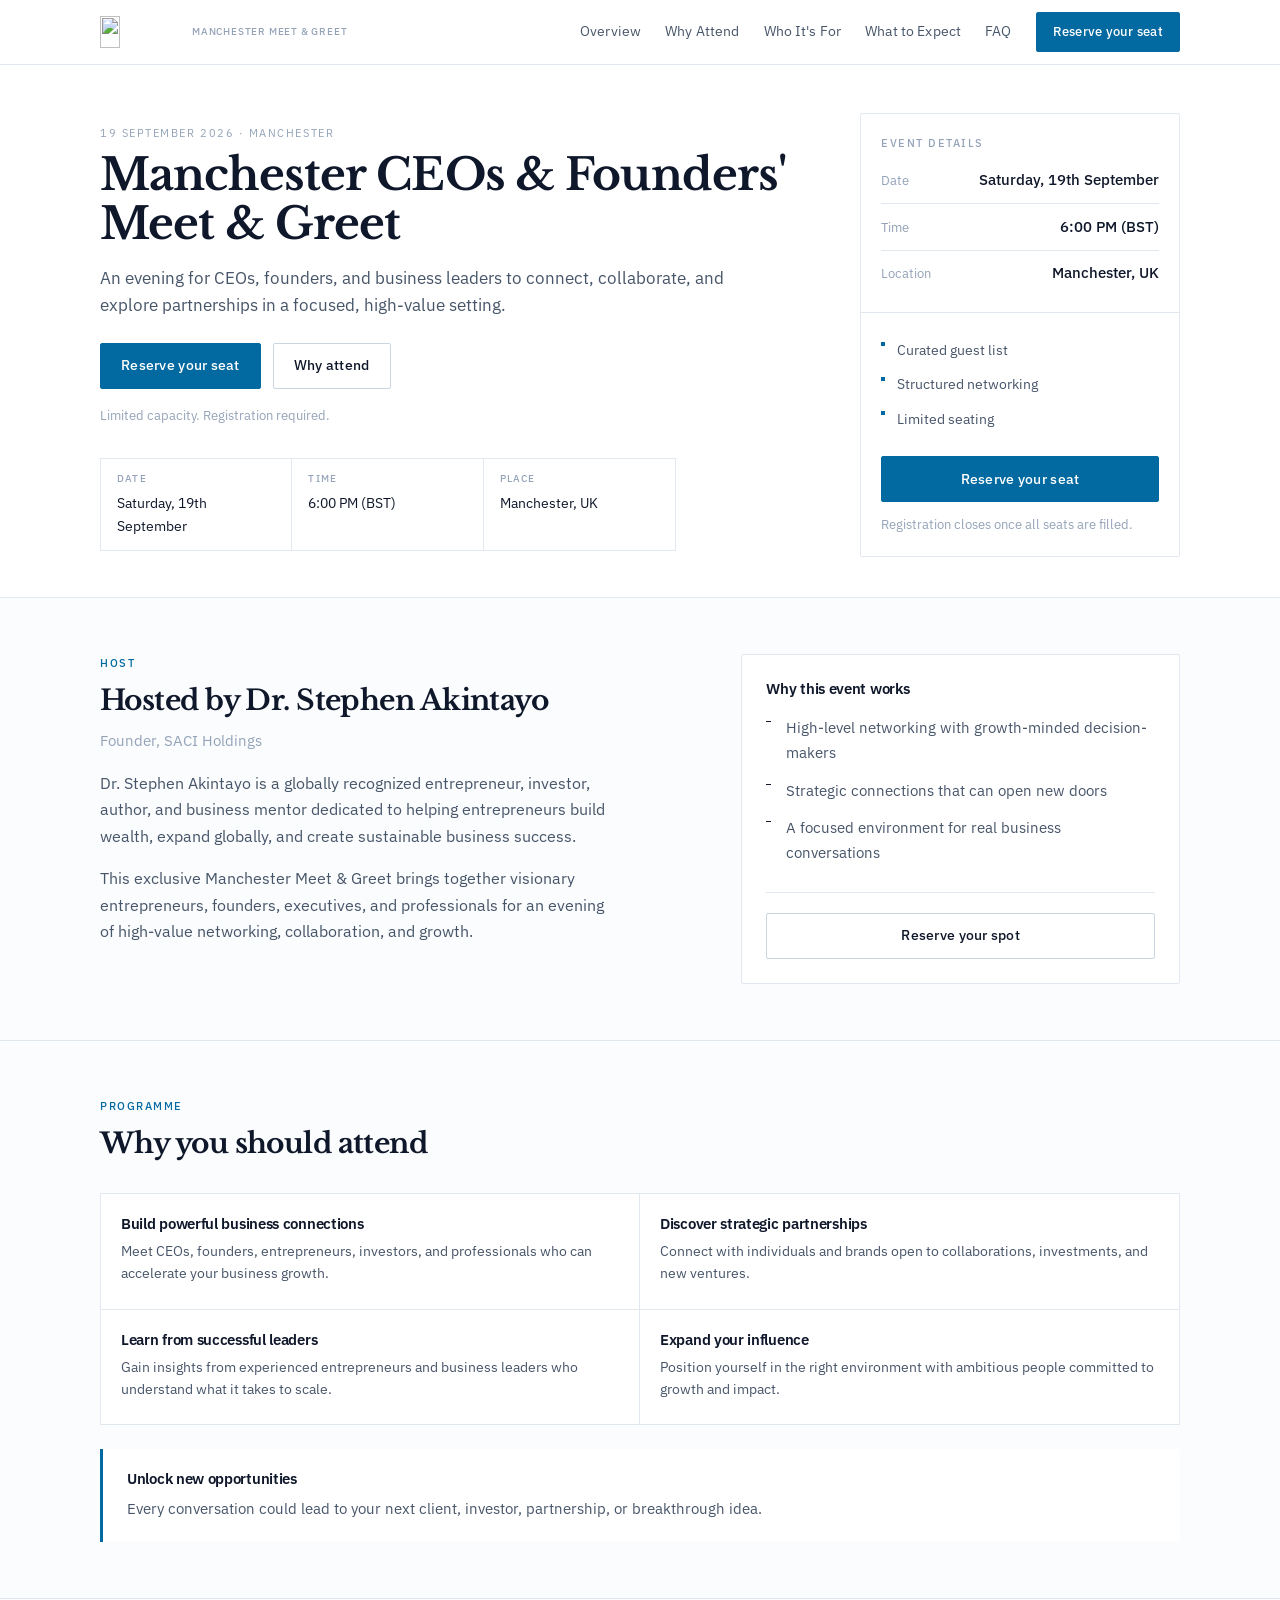
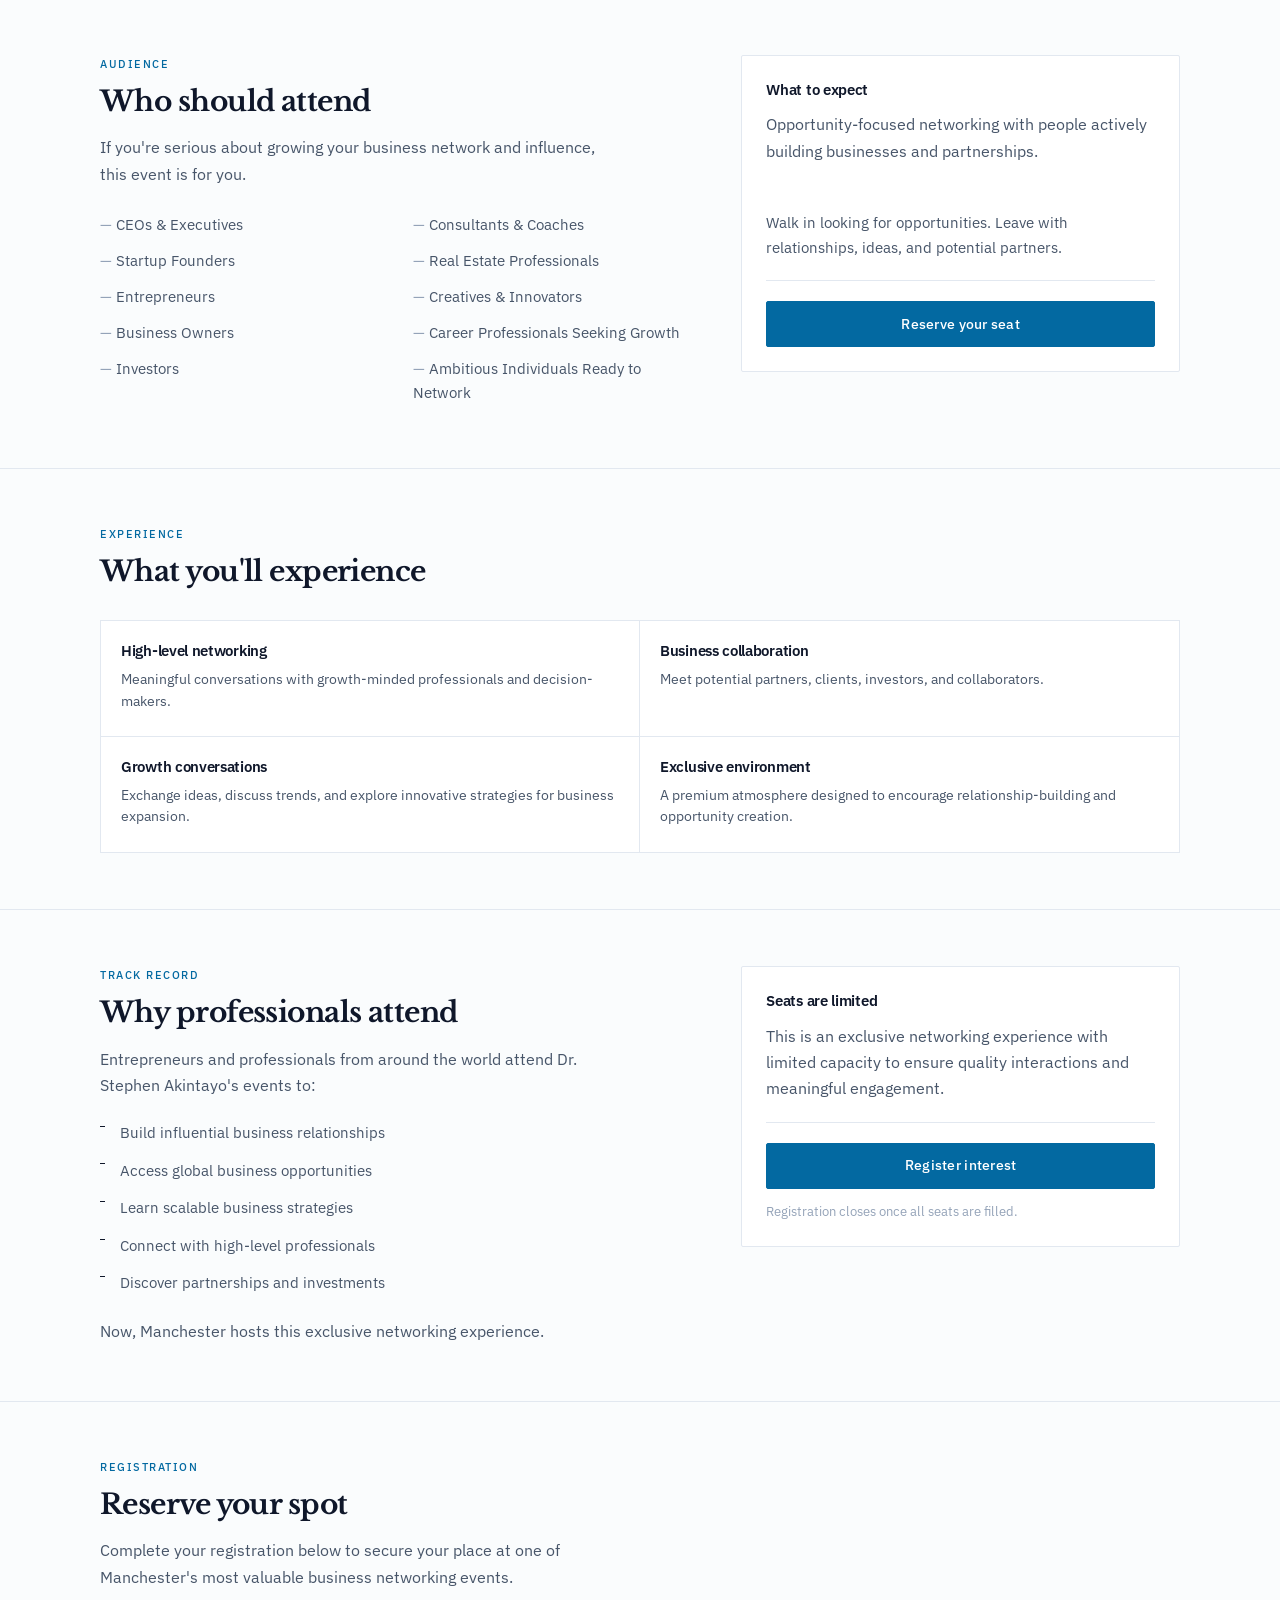
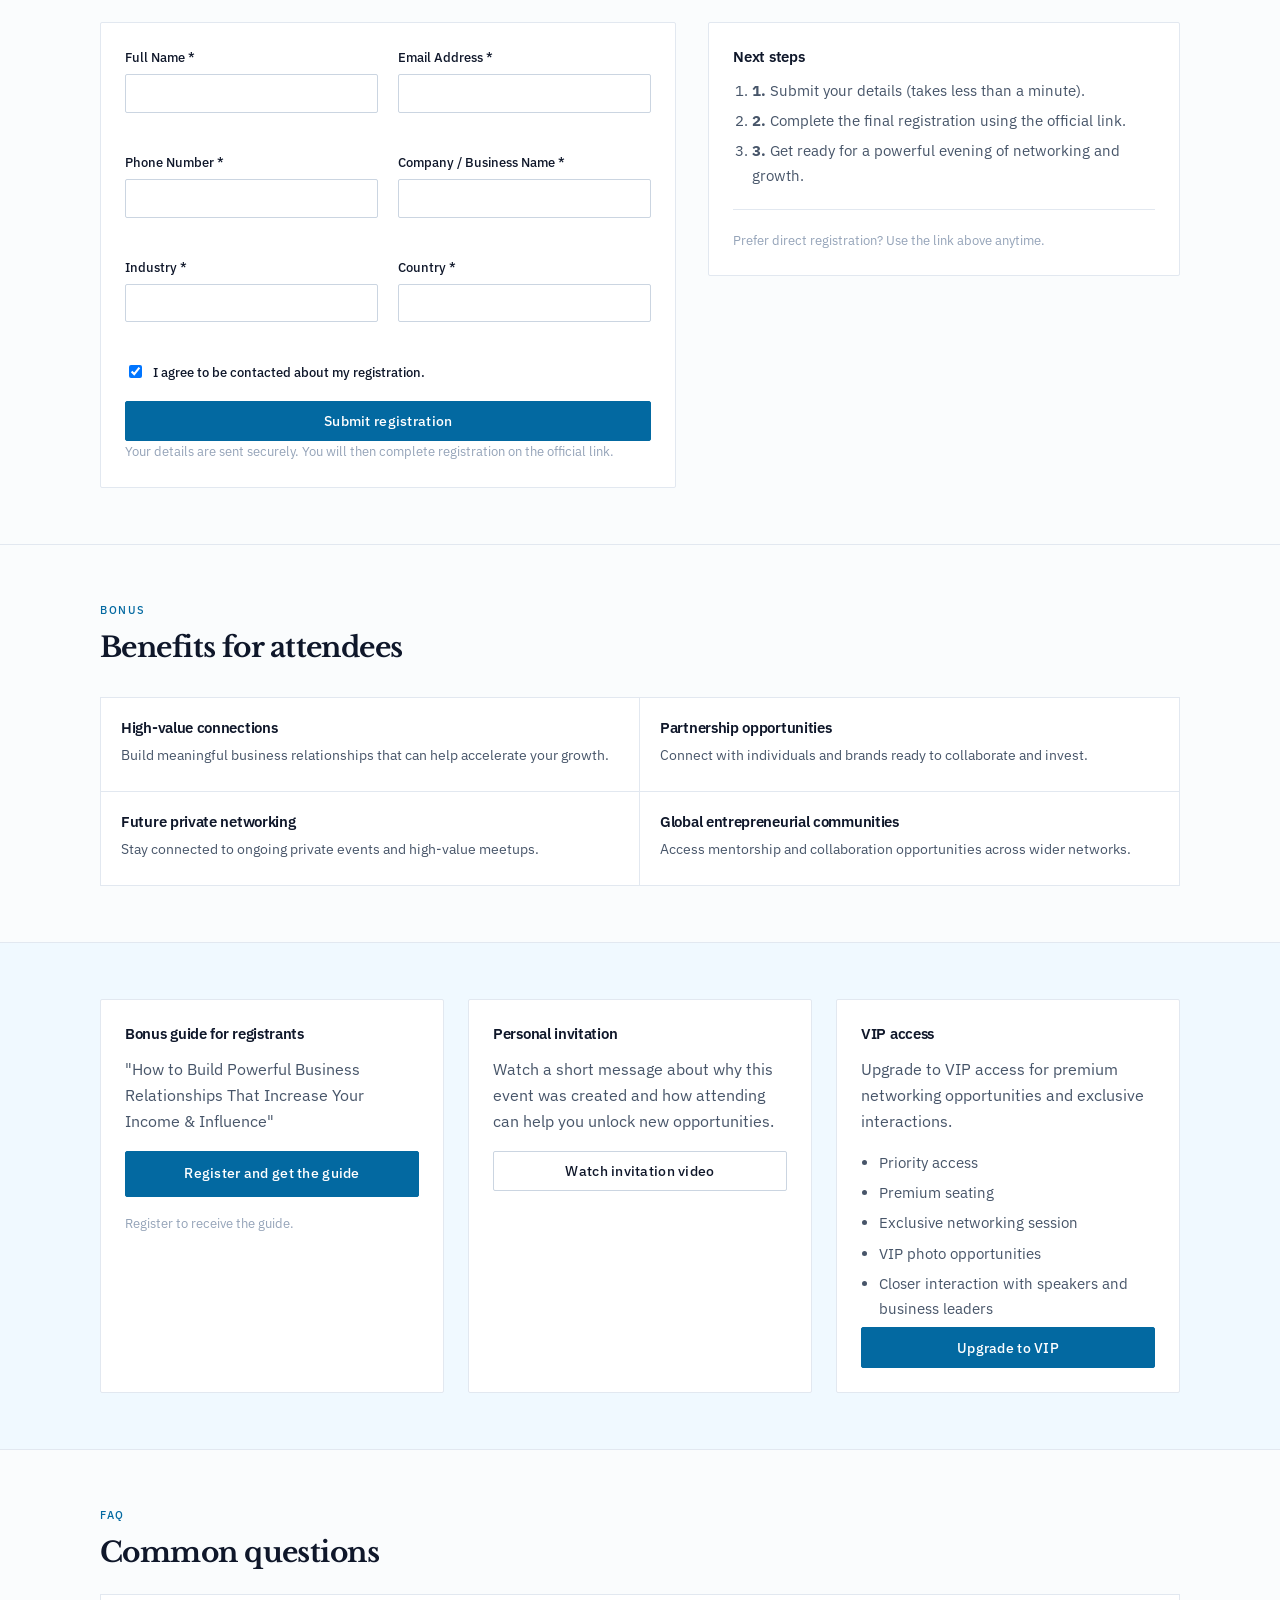
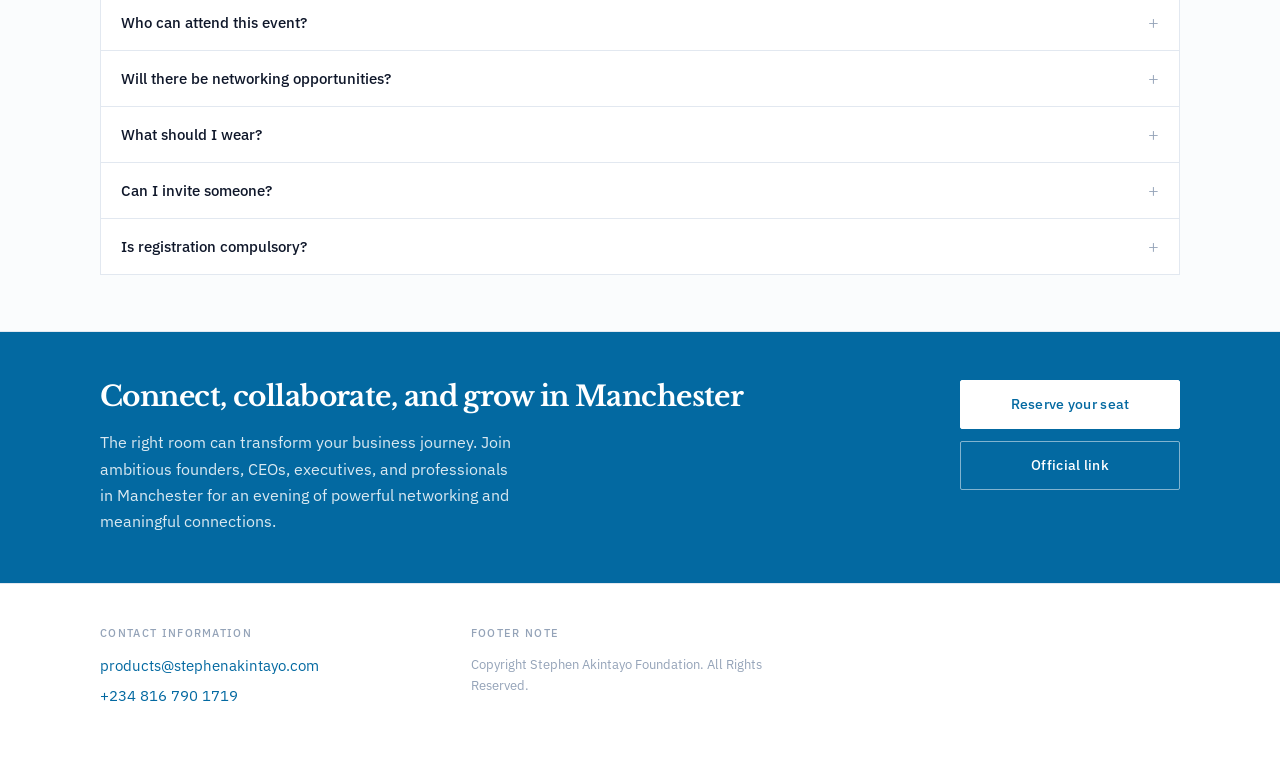
==== index.html @ d6d4c763 "Update event date to 19 September 2026 in index and thank-you pages." ====
<!doctype html>
<html lang="en">
  <head>
    <meta charset="utf-8" />
    <meta name="viewport" content="width=device-width, initial-scale=1, viewport-fit=cover" />
    <title>Manchester CEOs & Founders' Meet & Greet</title>
    <meta
      name="description"
      content="Join Dr. Stephen Akintayo's exclusive Manchester networking evening for CEOs, founders, executives, investors, and growth-minded professionals."
    />
    <link rel="preconnect" href="https://fonts.googleapis.com" />
    <link rel="preconnect" href="https://fonts.gstatic.com" crossorigin />
    <link
      href="https://fonts.googleapis.com/css2?family=IBM+Plex+Sans:wght@400;500;600&family=Libre+Baskerville:wght@400;700&display=swap"
      rel="stylesheet"
    />
    <link rel="stylesheet" href="style.css" />
  </head>
  <body>
    <a class="skip-link" href="#main">Skip to content</a>

    <header class="site-header" data-header>
      <div class="container header-inner">
        <a class="brand" href="#overview" aria-label="Stephen Akintayo Foundation — Manchester Meet and Greet">
          <img
            class="brand-logo"
            src="https://encrypted-tbn0.gstatic.com/images?q=tbn:ANd9GcTrRE1o6ry2cqC39h4arLCFHD7JYa5Q6GCh7A&amp;s"
            alt=""
            width="120"
            height="40"
            decoding="async"
          />
          <span class="brand-subtitle">Manchester Meet &amp; Greet</span>
        </a>

        <button class="nav-toggle" type="button" aria-label="Open navigation" aria-expanded="false" aria-controls="site-nav" data-nav-toggle>
          <span class="nav-toggle-line"></span>
          <span class="nav-toggle-line"></span>
          <span class="nav-toggle-line"></span>
        </button>

        <nav id="site-nav" class="site-nav" aria-label="Primary navigation" data-nav-menu>
          <div class="site-nav-inner">
            <a class="nav-link" href="#overview">Overview</a>
            <a class="nav-link" href="#why-attend">Why Attend</a>
            <a class="nav-link" href="#who-for">Who It's For</a>
            <a class="nav-link" href="#expect">What to Expect</a>
            <a class="nav-link" href="#faq">FAQ</a>
            <a class="btn btn-primary btn-sm" href="#registration" data-primary-nav-cta>
              Reserve your seat
            </a>
          </div>
        </nav>
      </div>
    </header>

    <main id="main">
      <section id="overview" class="hero">
        <div class="container hero-grid">
          <div class="hero-copy">
            <p class="eyebrow">19 September 2026 &middot; Manchester</p>
            <h1>Manchester CEOs &amp; Founders' Meet &amp; Greet</h1>
            <p class="lead">
              An evening for CEOs, founders, and business leaders to connect, collaborate, and explore
              partnerships in a focused, high-value setting.
            </p>

            <div class="hero-ctas">
              <a class="btn btn-primary" href="#registration" data-hero-cta>
                Reserve your seat
              </a>
              <a class="btn btn-secondary" href="#why-attend">
                Why attend
              </a>
            </div>

            <p class="fineprint">
              Limited capacity. Registration required.
            </p>

            <ul class="hero-meta" aria-label="Event summary">
              <li><strong>Date</strong> Saturday, 19th September</li>
              <li><strong>Time</strong> 6:00 PM (BST)</li>
              <li><strong>Place</strong> Manchester, UK</li>
            </ul>
          </div>

          <aside class="hero-card" aria-label="Event details">
            <div class="hero-card-top">
              <div class="hero-card-title">Event Details</div>
              <div class="event-meta">
                <div class="event-row">
                  <span class="event-label">Date</span>
                  <span class="event-value">Saturday, 19th September</span>
                </div>
                <div class="event-row">
                  <span class="event-label">Time</span>
                  <span class="event-value">6:00 PM (BST)</span>
                </div>
                <div class="event-row">
                  <span class="event-label">Location</span>
                  <span class="event-value">Manchester, UK</span>
                </div>
              </div>
            </div>

            <div class="hero-card-bottom">
              <ul class="trust-badges" aria-label="Event format">
                <li>Curated guest list</li>
                <li>Structured networking</li>
                <li>Limited seating</li>
              </ul>

              <a class="btn btn-primary btn-full" href="#registration" data-hero-card-cta>
                Reserve your seat
              </a>
              <div class="hero-card-note">
                Registration closes once all seats are filled.
              </div>
            </div>
          </aside>
        </div>
      </section>

      <section class="section" aria-labelledby="host-title">
        <div class="container two-col">
          <div>
            <span class="section-label">Host</span>
            <h2 id="host-title">Hosted by Dr. Stephen Akintayo</h2>
            <p class="subtle">
              Founder, SACI Holdings
            </p>
            <p class="prose">
              Dr. Stephen Akintayo is a globally recognized entrepreneur, investor, author, and business
              mentor dedicated to helping entrepreneurs build wealth, expand globally, and create
              sustainable business success.
            </p>
            <p class="prose">
              This exclusive Manchester Meet &amp; Greet brings together visionary entrepreneurs, founders,
              executives, and professionals for an evening of high-value networking, collaboration,
              and growth.
            </p>
          </div>
          <div class="card accent-card">
            <h3 class="card-title">Why this event works</h3>
            <ul class="checklist">
              <li>High-level networking with growth-minded decision-makers</li>
              <li>Strategic connections that can open new doors</li>
              <li>A focused environment for real business conversations</li>
            </ul>
            <div class="divider"></div>
            <a class="btn btn-secondary btn-full" href="#registration">Reserve your spot</a>
          </div>
        </div>
      </section>

      <section id="why-attend" class="section" aria-labelledby="why-attend-title">
        <div class="container">
          <span class="section-label">Programme</span>
          <h2 id="why-attend-title">Why you should attend</h2>
          <div class="feature-grid feature-grid--4" role="list" aria-label="Event benefits">
            <div class="benefit-card" role="listitem">
              <h3>Build powerful business connections</h3>
              <p>Meet CEOs, founders, entrepreneurs, investors, and professionals who can accelerate your business growth.</p>
            </div>
            <div class="benefit-card" role="listitem">
              <h3>Discover strategic partnerships</h3>
              <p>Connect with individuals and brands open to collaborations, investments, and new ventures.</p>
            </div>
            <div class="benefit-card" role="listitem">
              <h3>Learn from successful leaders</h3>
              <p>Gain insights from experienced entrepreneurs and business leaders who understand what it takes to scale.</p>
            </div>
            <div class="benefit-card" role="listitem">
              <h3>Expand your influence</h3>
              <p>Position yourself in the right environment with ambitious people committed to growth and impact.</p>
            </div>
          </div>

          <div class="note-card">
            <h3>Unlock new opportunities</h3>
            <p>
              Every conversation could lead to your next client, investor, partnership, or breakthrough idea.
            </p>
          </div>
        </div>
      </section>

      <section id="who-for" class="section" aria-labelledby="who-for-title">
        <div class="container two-col">
          <div>
            <span class="section-label">Audience</span>
            <h2 id="who-for-title">Who should attend</h2>
            <p class="prose">
              If you're serious about growing your business network and influence, this event is for you.
            </p>
            <ul class="tag-list" aria-label="Who should attend">
              <li>CEOs &amp; Executives</li>
              <li>Startup Founders</li>
              <li>Entrepreneurs</li>
              <li>Business Owners</li>
              <li>Investors</li>
              <li>Consultants &amp; Coaches</li>
              <li>Real Estate Professionals</li>
              <li>Creatives &amp; Innovators</li>
              <li>Career Professionals Seeking Growth</li>
              <li>Ambitious Individuals Ready to Network</li>
            </ul>
          </div>
          <div class="card">
            <h3 class="card-title">What to expect</h3>
            <p class="prose">
              Opportunity-focused networking with people actively building businesses and partnerships.
            </p>
            <div class="callout">
              <p class="callout-text">
                Walk in looking for opportunities. Leave with relationships, ideas, and potential partners.
              </p>
            </div>
            <div class="divider"></div>
            <a class="btn btn-primary btn-full" href="#registration">Reserve your seat</a>
          </div>
        </div>
      </section>

      <section id="expect" class="section" aria-labelledby="expect-title">
        <div class="container">
          <span class="section-label">Experience</span>
          <h2 id="expect-title">What you'll experience</h2>
          <div class="feature-grid feature-grid--4" role="list" aria-label="Event experiences">
            <div class="benefit-card" role="listitem">
              <h3>High-level networking</h3>
              <p>Meaningful conversations with growth-minded professionals and decision-makers.</p>
            </div>
            <div class="benefit-card" role="listitem">
              <h3>Business collaboration</h3>
              <p>Meet potential partners, clients, investors, and collaborators.</p>
            </div>
            <div class="benefit-card" role="listitem">
              <h3>Growth conversations</h3>
              <p>Exchange ideas, discuss trends, and explore innovative strategies for business expansion.</p>
            </div>
            <div class="benefit-card" role="listitem">
              <h3>Exclusive environment</h3>
              <p>A premium atmosphere designed to encourage relationship-building and opportunity creation.</p>
            </div>
          </div>
        </div>
      </section>

      <section class="section" aria-labelledby="social-proof-title">
        <div class="container two-col">
          <div>
            <span class="section-label">Track record</span>
            <h2 id="social-proof-title">Why professionals attend</h2>
            <p class="prose">
              Entrepreneurs and professionals from around the world attend Dr. Stephen Akintayo's events to:
            </p>
            <ul class="checklist large">
              <li>Build influential business relationships</li>
              <li>Access global business opportunities</li>
              <li>Learn scalable business strategies</li>
              <li>Connect with high-level professionals</li>
              <li>Discover partnerships and investments</li>
            </ul>
            <p class="prose">
              Now, Manchester hosts this exclusive networking experience.
            </p>
          </div>
          <div class="card accent-card">
            <h3 class="card-title">Seats are limited</h3>
            <p class="prose">
              This is an exclusive networking experience with limited capacity to ensure quality interactions and meaningful engagement.
            </p>
            <div class="divider"></div>
            <a class="btn btn-primary btn-full" href="#registration">Register interest</a>
            <div class="hero-card-note">
              Registration closes once all seats are filled.
            </div>
          </div>
        </div>
      </section>

      <section id="registration" class="section" aria-labelledby="registration-title">
        <div class="container">
          <div class="section-heading">
            <span class="section-label">Registration</span>
            <h2 id="registration-title">Reserve your spot</h2>
            <p class="prose">
              Complete your registration below to secure your place at one of Manchester's most valuable business networking events.
            </p>
          </div>

          <div class="registration-grid">
            <div class="card form-card">
              <form
                id="registrationForm"
                action="https://formspree.io/f/xvzyvgoe"
                method="POST"
                novalidate
              >
                <input type="hidden" name="_subject" value="Manchester Meet &amp; Greet - Registration" />
                <input type="hidden" name="event" value="Manchester CEOs &amp; Founders' Meet &amp; Greet" />
                <input
                  type="text"
                  name="_gotcha"
                  class="form-honeypot"
                  tabindex="-1"
                  autocomplete="off"
                  aria-hidden="true"
                />

                <div id="formStatus" class="form-status" role="alert" aria-live="polite" hidden></div>

                <div class="field-grid">
                  <div class="field">
                    <label for="fullName">Full Name *</label>
                    <input id="fullName" name="fullName" type="text" autocomplete="name" required minlength="2" />
                    <div class="field-error" data-error-for="fullName" aria-live="polite"></div>
                  </div>

                  <div class="field">
                    <label for="email">Email Address *</label>
                    <input id="email" name="email" type="email" autocomplete="email" required />
                    <div class="field-error" data-error-for="email" aria-live="polite"></div>
                  </div>

                  <div class="field">
                    <label for="phone">Phone Number *</label>
                    <input id="phone" name="phone" type="tel" autocomplete="tel" required />
                    <div class="field-error" data-error-for="phone" aria-live="polite"></div>
                  </div>

                  <div class="field">
                    <label for="company">Company / Business Name *</label>
                    <input id="company" name="company" type="text" required />
                    <div class="field-error" data-error-for="company" aria-live="polite"></div>
                  </div>

                  <div class="field">
                    <label for="industry">Industry *</label>
                    <input id="industry" name="industry" type="text" required />
                    <div class="field-error" data-error-for="industry" aria-live="polite"></div>
                  </div>

                  <div class="field">
                    <label for="country">Country *</label>
                    <input id="country" name="country" type="text" required />
                    <div class="field-error" data-error-for="country" aria-live="polite"></div>
                  </div>
                </div>

                <div class="consent">
                  <input id="consent" name="consent" type="checkbox" value="yes" checked />
                  <label for="consent">
                    I agree to be contacted about my registration.
                  </label>
                </div>
                <div class="field-error" data-error-for="consent" aria-live="polite"></div>

                <div class="form-actions">
                  <button class="btn btn-primary btn-full" type="submit" data-submit-btn>
                    Submit registration
                  </button>
                  <div class="form-footnote">
                    Your details are sent securely. You will then complete registration on the official link.
                  </div>
                </div>
              </form>
            </div>

            <div class="card info-card">
              <h3 class="card-title">Next steps</h3>
              <ol class="steps" aria-label="Registration steps">
                <li>
                  <strong>1.</strong> Submit your details (takes less than a minute).
                </li>
                <li>
                  <strong>2.</strong> Complete the final registration using the official link.
                </li>
                <li>
                  <strong>3.</strong> Get ready for a powerful evening of networking and growth.
                </li>
              </ol>
              <div class="divider"></div>
              <div class="hero-card-note">
                Prefer direct registration? Use the link above anytime.
              </div>
            </div>
          </div>
        </div>
      </section>

      <section class="section" aria-labelledby="bonus-title">
        <div class="container">
          <span class="section-label">Bonus</span>
          <h2 id="bonus-title">Benefits for attendees</h2>
          <div class="feature-grid feature-grid--4" role="list" aria-label="Attendee benefits">
            <div class="benefit-card" role="listitem">
              <h3>High-value connections</h3>
              <p>Build meaningful business relationships that can help accelerate your growth.</p>
            </div>
            <div class="benefit-card" role="listitem">
              <h3>Partnership opportunities</h3>
              <p>Connect with individuals and brands ready to collaborate and invest.</p>
            </div>
            <div class="benefit-card" role="listitem">
              <h3>Future private networking</h3>
              <p>Stay connected to ongoing private events and high-value meetups.</p>
            </div>
            <div class="benefit-card" role="listitem">
              <h3>Global entrepreneurial communities</h3>
              <p>Access mentorship and collaboration opportunities across wider networks.</p>
            </div>
          </div>
        </div>
      </section>

      <section class="section alt-section" aria-label="Bonus sections">
        <div class="container three-col">
          <div class="card lead-magnet">
            <h3 class="card-title">Bonus guide for registrants</h3>
            <p class="prose">
              "How to Build Powerful Business Relationships That Increase Your Income &amp; Influence"
            </p>
            <a class="btn btn-primary btn-full" href="https://www.stephenakintayo.com/manchester">
              Register and get the guide
            </a>
            <div class="fineprint">
              Register to receive the guide.
            </div>
          </div>

          <div class="card video-card">
            <h3 class="card-title">Personal invitation</h3>
            <p class="prose">
              Watch a short message about why this event was created and how attending can help you unlock new opportunities.
            </p>
            <button class="btn btn-secondary btn-full" type="button" data-open-video>
              Watch invitation video
            </button>
          </div>

          <div class="card vip-card">
            <h3 class="card-title">VIP access</h3>
            <p class="prose">
              Upgrade to VIP access for premium networking opportunities and exclusive interactions.
            </p>
            <ul class="bullets">
              <li>Priority access</li>
              <li>Premium seating</li>
              <li>Exclusive networking session</li>
              <li>VIP photo opportunities</li>
              <li>Closer interaction with speakers and business leaders</li>
            </ul>
            <button class="btn btn-primary btn-full" type="button" data-open-vip>
              Upgrade to VIP
            </button>
          </div>
        </div>
      </section>

      <section id="faq" class="section" aria-labelledby="faq-title">
        <div class="container">
          <span class="section-label">FAQ</span>
          <h2 id="faq-title">Common questions</h2>
          <div class="faq" data-accordion>
            <div class="faq-item">
              <button
                class="faq-button"
                type="button"
                aria-expanded="false"
                aria-controls="faq1"
                data-accordion-button
              >
                Who can attend this event?
              </button>
              <div class="faq-panel" id="faq1" hidden>
                <p class="prose">
                  The event is open to entrepreneurs, founders, executives, professionals, and growth-minded individuals.
                </p>
              </div>
            </div>

            <div class="faq-item">
              <button
                class="faq-button"
                type="button"
                aria-expanded="false"
                aria-controls="faq2"
                data-accordion-button
              >
                Will there be networking opportunities?
              </button>
              <div class="faq-panel" id="faq2" hidden>
                <p class="prose">
                  Absolutely. Networking and collaboration are core parts of the event experience.
                </p>
              </div>
            </div>

            <div class="faq-item">
              <button
                class="faq-button"
                type="button"
                aria-expanded="false"
                aria-controls="faq3"
                data-accordion-button
              >
                What should I wear?
              </button>
              <div class="faq-panel" id="faq3" hidden>
                <p class="prose">
                  Business or smart casual attire is recommended.
                </p>
              </div>
            </div>

            <div class="faq-item">
              <button
                class="faq-button"
                type="button"
                aria-expanded="false"
                aria-controls="faq4"
                data-accordion-button
              >
                Can I invite someone?
              </button>
              <div class="faq-panel" id="faq4" hidden>
                <p class="prose">
                  Yes, but each attendee must complete a separate registration.
                </p>
              </div>
            </div>

            <div class="faq-item">
              <button
                class="faq-button"
                type="button"
                aria-expanded="false"
                aria-controls="faq5"
                data-accordion-button
              >
                Is registration compulsory?
              </button>
              <div class="faq-panel" id="faq5" hidden>
                <p class="prose">
                  Yes. Registration is required to secure your seat.
                </p>
              </div>
            </div>
          </div>
        </div>
      </section>

      <section class="section final-cta" aria-labelledby="final-cta-title">
        <div class="container final-cta-inner">
          <div class="final-cta-copy">
            <h2 id="final-cta-title">Connect, collaborate, and grow in Manchester</h2>
            <p class="prose">
              The right room can transform your business journey.
              Join ambitious founders, CEOs, executives, and professionals in Manchester for an evening of powerful networking and meaningful connections.
            </p>
          </div>
          <div class="final-cta-actions">
            <a class="btn btn-primary btn-lg" href="#registration">Reserve your seat</a>
            <a class="btn btn-secondary btn-lg" href="https://www.stephenakintayo.com/manchester">
              Official link
            </a>
          </div>
        </div>
      </section>
    </main>

    <footer class="site-footer">
      <div class="container footer-grid">
        <div>
          <div class="footer-title">Contact Information</div>
          <div class="footer-line">
            <a class="footer-link" href="mailto:products@stephenakintayo.com">products@stephenakintayo.com</a>
          </div>
          <div class="footer-line">
            <a class="footer-link" href="tel:+2348167901719">+234 816 790 1719</a>
          </div>
        </div>
        <div>
          <div class="footer-title">Footer Note</div>
          <div class="footer-note">Copyright Stephen Akintayo Foundation. All Rights Reserved.</div>
        </div>
      </div>
    </footer>

    <!-- VIP Modal -->
    <div class="modal" id="vipModal" role="dialog" aria-modal="true" aria-labelledby="vipModalTitle" hidden>
      <div class="modal-overlay" data-modal-close tabindex="-1" aria-hidden="true"></div>
      <div class="modal-dialog modal-md">
        <div class="modal-header">
          <div>
            <div class="modal-kicker">VIP access</div>
            <h3 class="modal-title" id="vipModalTitle">Upgrade to VIP</h3>
          </div>
          <button class="icon-button" type="button" aria-label="Close modal" data-modal-close>
            <span aria-hidden="true">X</span>
          </button>
        </div>
        <div class="modal-body">
          <p class="prose">
            VIP access offers priority networking, premium seating, and exclusive interactions.
            To upgrade, complete the official registration and specify VIP in your message.
          </p>
        </div>
        <div class="modal-actions">
          <a class="btn btn-primary btn-full" href="https://www.stephenakintayo.com/manchester">Upgrade via Official Registration</a>
          <a class="btn btn-secondary btn-full" href="mailto:products@stephenakintayo.com?subject=Manchester%20VIP%20Upgrade&body=Hello%20Stephen%20Akintayo%20Foundation%2C%0A%0AI%20would%20like%20to%20upgrade%20to%20VIP%20access%20for%20the%20Manchester%20CEOs%20%26%20Founders%E2%80%99%20Meet%20%26%20Greet.%0A%0AName%3A%20%0ACompany%3A%20%0APhone%3A%20%0A">
            Email VIP Request
          </a>
        </div>
      </div>
    </div>

    <!-- Video Modal -->
    <div class="modal" id="videoModal" role="dialog" aria-modal="true" aria-labelledby="videoModalTitle" hidden>
      <div class="modal-overlay" data-modal-close tabindex="-1" aria-hidden="true"></div>
      <div class="modal-dialog modal-lg">
        <div class="modal-header">
          <div>
            <div class="modal-kicker">Invitation video</div>
            <h3 class="modal-title" id="videoModalTitle">A Personal Invitation from Dr. Stephen Akintayo</h3>
          </div>
          <button class="icon-button" type="button" aria-label="Close modal" data-modal-close>
            <span aria-hidden="true">X</span>
          </button>
        </div>
        <div class="modal-body">
          <div id="videoContainer" class="video-container" aria-label="Video container"></div>
          <p class="fineprint" id="videoFallback" hidden>
            Video URL not set. Update <code>VIDEO_URL</code> in <code>script.js</code>.
          </p>
        </div>
      </div>
    </div>

    <script src="script.js"></script>
  </body>
</html>
---- style.css ----
/* Manchester Meet & Greet — editorial / dry */

:root {
  --white: #ffffff;
  --bg: #fafcfd;
  --ink: #0f172a;
  --ink-muted: #475569;
  --ink-faint: #94a3b8;
  --line: #e2e8f0;
  --line-strong: #cbd5e1;
  --accent: #0369a1;
  --accent-hover: #075985;
  --accent-soft: #f0f9ff;
  --danger: #b91c1c;

  --font-sans: "IBM Plex Sans", system-ui, sans-serif;
  --font-serif: "Libre Baskerville", Georgia, serif;

  --container: 1080px;
  --header-h: 64px;
  --gutter: 1.25rem;
  --radius: 2px;
}

*,
*::before,
*::after {
  box-sizing: border-box;
}

html {
  scroll-behavior: smooth;
  overflow-x: clip;
}

body {
  margin: 0;
  font-family: var(--font-sans);
  font-size: 1rem;
  font-weight: 400;
  line-height: 1.65;
  color: var(--ink);
  background: var(--bg);
  -webkit-font-smoothing: antialiased;
  overflow-x: clip;
}

body.nav-open {
  overflow: hidden;
}

img {
  max-width: 100%;
  display: block;
}

code {
  font-family: ui-monospace, monospace;
  font-size: 0.9em;
  color: var(--accent);
}

.container {
  width: min(var(--container), calc(100% - var(--gutter) * 2));
  margin-inline: auto;
}

.skip-link {
  position: absolute;
  left: 1rem;
  top: 0.75rem;
  padding: 0.5rem 0.75rem;
  background: var(--white);
  border: 1px solid var(--line-strong);
  color: var(--ink);
  text-decoration: none;
  transform: translateY(-200%);
  z-index: 9999;
}

.skip-link:focus {
  transform: translateY(0);
}

/* Header */
.site-header {
  position: sticky;
  top: 0;
  z-index: 100;
  background: var(--white);
  border-bottom: 1px solid var(--line);
}

.site-header:has(.site-nav[data-open="true"]) {
  border-bottom-color: transparent;
}

.header-inner {
  position: relative;
  display: grid;
  grid-template-columns: minmax(0, 1fr) auto;
  align-items: center;
  column-gap: 0.75rem;
  min-height: var(--header-h);
  padding-block: 0.375rem;
}

.brand {
  display: inline-flex;
  align-items: center;
  gap: 0.5rem;
  text-decoration: none;
  color: inherit;
  min-width: 0;
  grid-column: 1;
  grid-row: 1;
}

.brand-logo {
  display: block;
  height: 1.75rem;
  width: auto;
  max-width: 4.75rem;
  object-fit: contain;
  flex-shrink: 0;
}

.brand-title {
  font-family: var(--font-serif);
  font-size: 0.875rem;
  font-weight: 700;
  letter-spacing: -0.02em;
  line-height: 1.2;
}

.brand-subtitle {
  display: block;
  font-size: 0.625rem;
  font-weight: 500;
  line-height: 1.25;
  color: var(--ink-faint);
  text-transform: uppercase;
  letter-spacing: 0.08em;
  min-width: 0;
  overflow: hidden;
  text-overflow: ellipsis;
  white-space: nowrap;
}

.site-nav {
  display: none;
  align-items: center;
  margin-left: 0;
}

.site-nav-inner {
  display: flex;
  align-items: center;
  flex-wrap: nowrap;
  gap: 0.75rem 1.25rem;
  justify-content: flex-end;
}

/* Desktop header: single row, no cramming */
@media (min-width: 961px) {
  .header-inner {
    grid-template-columns: auto minmax(0, 1fr);
    padding-block: 0;
  }

  .brand-logo {
    height: 2rem;
    max-width: 5.25rem;
  }

  .brand-subtitle {
    display: block;
  }

  .nav-toggle {
    display: none !important;
  }

  .site-nav {
    display: flex;
    grid-column: 2;
    grid-row: 1;
    justify-self: end;
    min-width: 0;
  }

  .site-nav-inner {
    gap: 1rem 1.5rem;
  }

  .nav-link {
    white-space: nowrap;
  }

  .header-inner .btn-sm {
    flex-shrink: 0;
    white-space: nowrap;
  }
}

.nav-link {
  color: var(--ink-muted);
  text-decoration: none;
  font-size: 0.875rem;
  letter-spacing: 0.01em;
}

.nav-link:hover {
  color: var(--accent);
}

.nav-toggle {
  display: none;
  grid-column: 2;
  grid-row: 1;
  width: 2.75rem;
  height: 2.75rem;
  min-width: 2.75rem;
  padding: 0;
  border: 1px solid var(--line-strong);
  background: var(--white);
  cursor: pointer;
  flex-direction: column;
  align-items: center;
  justify-content: center;
  gap: 5px;
  flex-shrink: 0;
  z-index: 110;
  justify-self: end;
  -webkit-tap-highlight-color: transparent;
}

.nav-toggle-line {
  width: 1rem;
  height: 1px;
  background: var(--ink);
  display: block;
}

/* Buttons */
.btn {
  display: inline-flex;
  align-items: center;
  justify-content: center;
  padding: 0.65rem 1.25rem;
  font-family: var(--font-sans);
  font-size: 0.875rem;
  font-weight: 500;
  letter-spacing: 0.02em;
  text-decoration: none;
  border: 1px solid transparent;
  border-radius: var(--radius);
  cursor: pointer;
  transition: background 0.15s, border-color 0.15s, color 0.15s;
  white-space: nowrap;
}

.btn-full {
  width: 100%;
}

.btn-sm {
  padding: 0.5rem 1rem;
  font-size: 0.8125rem;
}

.btn-lg {
  padding: 0.75rem 1.5rem;
}

.btn-primary {
  color: var(--white);
  background: var(--accent);
  border-color: var(--accent);
}

.btn-primary:hover {
  background: var(--accent-hover);
  border-color: var(--accent-hover);
}

.btn-secondary {
  color: var(--ink);
  background: var(--white);
  border-color: var(--line-strong);
}

.btn-secondary:hover {
  border-color: var(--accent);
  color: var(--accent);
}

/* Type */
.section-label {
  display: block;
  font-size: 0.6875rem;
  font-weight: 500;
  text-transform: uppercase;
  letter-spacing: 0.14em;
  color: var(--accent);
  margin-bottom: 0.75rem;
}

h1,
h2,
h3,
.card-title {
  font-family: var(--font-serif);
  font-weight: 700;
  color: var(--ink);
  letter-spacing: -0.02em;
}

h1 {
  font-size: clamp(2rem, 4.5vw, 2.75rem);
  line-height: 1.12;
  margin: 0 0 1rem;
}

h2 {
  font-size: clamp(1.375rem, 2.5vw, 1.75rem);
  line-height: 1.2;
  margin: 0 0 1rem;
}

h3 {
  font-size: 1.0625rem;
  line-height: 1.3;
  margin: 0 0 0.5rem;
}

.lead {
  font-size: 1.0625rem;
  line-height: 1.6;
  color: var(--ink-muted);
  max-width: 42rem;
  margin: 0;
}

.prose {
  color: var(--ink-muted);
  margin: 0 0 1rem;
  max-width: 52ch;
}

.prose:last-child {
  margin-bottom: 0;
}

.subtle {
  font-size: 0.9375rem;
  color: var(--ink-faint);
  margin: -0.25rem 0 1rem;
}

.fineprint {
  font-size: 0.8125rem;
  color: var(--ink-faint);
  margin: 1rem 0 0;
}

/* Hero */
.hero {
  padding: 3rem 0 2.5rem;
  border-bottom: 1px solid var(--line);
  background: var(--white);
}

.hero-grid {
  display: grid;
  grid-template-columns: 1fr min(320px, 100%);
  gap: 3rem;
  align-items: start;
}

.eyebrow {
  font-size: 0.6875rem;
  text-transform: uppercase;
  letter-spacing: 0.14em;
  color: var(--ink-faint);
  margin-bottom: 0.5rem;
}

.hero-ctas {
  margin-top: 1.5rem;
  display: flex;
  flex-wrap: wrap;
  gap: 0.75rem;
}

.hero-meta {
  margin: 2rem 0 0;
  padding: 0;
  list-style: none;
  display: grid;
  grid-template-columns: repeat(3, 1fr);
  gap: 0;
  border: 1px solid var(--line);
  max-width: 36rem;
}

.hero-meta li {
  padding: 0.75rem 1rem;
  border-right: 1px solid var(--line);
  font-size: 0.875rem;
}

.hero-meta li:last-child {
  border-right: 0;
}

.hero-meta strong {
  display: block;
  font-size: 0.625rem;
  font-weight: 500;
  text-transform: uppercase;
  letter-spacing: 0.12em;
  color: var(--ink-faint);
  margin-bottom: 0.25rem;
}

/* Sidebar panel */
.hero-card,
.card,
.accent-card {
  border: 1px solid var(--line);
  background: var(--white);
  border-radius: var(--radius);
}

.hero-card {
  padding: 0;
}

.hero-card-top {
  padding: 1.25rem 1.25rem 0;
}

.hero-card-title {
  font-family: var(--font-sans);
  font-size: 0.6875rem;
  font-weight: 500;
  text-transform: uppercase;
  letter-spacing: 0.14em;
  color: var(--ink-faint);
  margin-bottom: 1rem;
}

.event-meta {
  margin: 0;
  padding: 0;
  list-style: none;
}

.event-row {
  display: flex;
  justify-content: space-between;
  align-items: baseline;
  flex-wrap: wrap;
  gap: 0.25rem 1rem;
  padding: 0.65rem 0;
  border-top: 1px solid var(--line);
  font-size: 0.9375rem;
}

.event-row:first-child {
  border-top: 0;
  padding-top: 0;
}

.event-label {
  color: var(--ink-faint);
  font-size: 0.8125rem;
}

.event-value {
  font-weight: 500;
  text-align: right;
}

.hero-card-bottom {
  padding: 1.25rem;
  border-top: 1px solid var(--line);
  margin-top: 1rem;
}

.trust-badges {
  margin: 0 0 1.25rem;
  padding: 0;
  list-style: none;
  font-size: 0.875rem;
  color: var(--ink-muted);
}

.trust-badges li {
  padding: 0.35rem 0;
  padding-left: 1rem;
  position: relative;
}

.trust-badges li::before {
  content: "";
  position: absolute;
  left: 0;
  top: 0.65em;
  width: 4px;
  height: 4px;
  background: var(--accent);
}

.trust-badge,
.trust-badge-icon {
  display: none;
}

.hero-card-note {
  margin-top: 0.75rem;
  font-size: 0.8125rem;
  color: var(--ink-faint);
}

/* Sections */
.section {
  padding: 3.5rem 0;
  border-bottom: 1px solid var(--line);
}

.alt-section {
  background: var(--accent-soft);
}

.two-col {
  display: grid;
  grid-template-columns: 1.15fr 0.85fr;
  gap: 3rem;
  align-items: start;
}

.section-heading {
  margin-bottom: 2rem;
  max-width: 40rem;
}

.divider {
  height: 1px;
  background: var(--line);
  margin: 1.25rem 0;
  border: 0;
}

/* Feature grid (replaces pill cards) */
.grid-4,
.feature-grid {
  display: grid;
  grid-template-columns: repeat(2, 1fr);
  gap: 0;
  margin-top: 2rem;
  border: 1px solid var(--line);
  background: var(--white);
}

.feature-grid--4 {
  grid-template-columns: repeat(2, 1fr);
}

.benefit-card {
  padding: 1.25rem 1.25rem 1.5rem;
  border: 0;
  border-right: 1px solid var(--line);
  border-bottom: 1px solid var(--line);
  border-radius: 0;
  box-shadow: none;
  background: transparent;
}

.feature-grid--4 .benefit-card:nth-child(2n) {
  border-right: 0;
}

.feature-grid--4 .benefit-card:nth-last-child(-n + 2) {
  border-bottom: 0;
}

.benefit-icon {
  display: none;
}

.benefit-card h3 {
  font-family: var(--font-sans);
  font-size: 0.9375rem;
  font-weight: 600;
  margin-bottom: 0.5rem;
}

.benefit-card p {
  margin: 0;
  font-size: 0.875rem;
  color: var(--ink-muted);
  line-height: 1.55;
}

.note-card {
  margin-top: 1.5rem;
  padding: 1.25rem 1.5rem;
  border-left: 3px solid var(--accent);
  background: var(--white);
  box-shadow: none;
}

.note-card h3 {
  font-family: var(--font-sans);
  font-size: 0.9375rem;
  font-weight: 600;
}

.note-card p {
  margin: 0;
  font-size: 0.9375rem;
  color: var(--ink-muted);
}

.card {
  padding: 1.5rem;
  box-shadow: none;
}

.accent-card {
  background: var(--white);
}

.card-title {
  font-family: var(--font-sans);
  font-size: 0.9375rem;
  font-weight: 600;
  margin-bottom: 0.75rem;
}

/* Lists */
.checklist {
  list-style: none;
  padding: 0;
  margin: 0 0 1rem;
}

.checklist li {
  padding: 0.4rem 0 0.4rem 1.25rem;
  position: relative;
  font-size: 0.9375rem;
  color: var(--ink-muted);
}

.checklist li::before {
  content: "";
  position: absolute;
  left: 0;
  top: 0.75em;
  width: 5px;
  height: 1px;
  background: var(--ink);
}

.check {
  display: none;
}

.tag-list {
  list-style: none;
  padding: 0;
  margin: 1.25rem 0 0;
  columns: 2;
  column-gap: 2rem;
}

.tag-list li {
  padding: 0.35rem 0;
  font-size: 0.9375rem;
  color: var(--ink-muted);
  break-inside: avoid;
}

.tag-list li::before {
  content: "— ";
  color: var(--ink-faint);
}

.callout {
  padding: 1rem 0 0;
  border: 0;
  background: none;
}

.callout-title {
  font-family: var(--font-serif);
  font-size: 1rem;
  font-weight: 700;
  margin-bottom: 0.35rem;
}

.callout-text {
  font-size: 0.9375rem;
  color: var(--ink-muted);
}

/* Registration */
.registration-grid {
  display: grid;
  grid-template-columns: 1.1fr 0.9fr;
  gap: 2rem;
  margin-top: 2rem;
  align-items: start;
}

.field-grid {
  display: grid;
  grid-template-columns: 1fr 1fr;
  gap: 1rem 1.25rem;
}

.field {
  display: grid;
  gap: 0.35rem;
}

label {
  font-size: 0.8125rem;
  font-weight: 500;
  color: var(--ink);
}

input[type="text"],
input[type="email"],
input[type="tel"] {
  width: 100%;
  padding: 0.55rem 0.65rem;
  font-family: inherit;
  font-size: 0.9375rem;
  border: 1px solid var(--line-strong);
  border-radius: var(--radius);
  background: var(--white);
  color: var(--ink);
  outline: none;
}

input:focus {
  border-color: var(--accent);
  outline: 1px solid var(--accent);
  outline-offset: 0;
}

input::placeholder {
  color: var(--ink-faint);
}

.field-error {
  min-height: 1.1rem;
  font-size: 0.8125rem;
  color: var(--danger);
}

.consent {
  margin-top: 1rem;
  display: flex;
  gap: 0.5rem;
  align-items: flex-start;
  font-size: 0.875rem;
  color: var(--ink-muted);
}

.form-footnote,
.hero-card-note {
  font-size: 0.8125rem;
  color: var(--ink-faint);
}

.form-honeypot {
  position: absolute;
  left: -9999px;
  width: 1px;
  height: 1px;
  overflow: hidden;
}

.form-status {
  margin-bottom: 1rem;
  padding: 0.75rem 1rem;
  font-size: 0.875rem;
  border: 1px solid var(--line-strong);
  background: var(--white);
}

.form-status[data-type="error"] {
  border-color: var(--danger);
  color: var(--danger);
  background: #fef2f2;
}

.form-status[data-type="success"] {
  border-color: var(--accent);
  color: var(--accent-hover);
  background: var(--accent-soft);
}

.btn:disabled {
  opacity: 0.65;
  cursor: not-allowed;
}

.steps,
.bullets {
  margin: 0;
  padding-left: 1.15rem;
  font-size: 0.9375rem;
  color: var(--ink-muted);
}

.steps li,
.bullets li {
  margin-bottom: 0.35rem;
}

.three-col {
  display: grid;
  grid-template-columns: repeat(3, 1fr);
  gap: 1.5rem;
}

.lead-magnet,
.video-card,
.vip-card {
  padding: 1.5rem;
  height: auto;
}

/* FAQ */
.faq {
  margin-top: 1.5rem;
  border: 1px solid var(--line);
  background: var(--white);
}

.faq-item {
  border: 0;
  border-bottom: 1px solid var(--line);
  border-radius: 0;
  background: transparent;
  box-shadow: none;
}

.faq-item:last-child {
  border-bottom: 0;
}

.faq-button {
  width: 100%;
  text-align: left;
  padding: 1rem 1.25rem;
  border: 0;
  background: transparent;
  color: var(--ink);
  cursor: pointer;
  font-family: var(--font-sans);
  font-size: 0.9375rem;
  font-weight: 500;
  display: flex;
  justify-content: space-between;
  align-items: center;
  gap: 1rem;
}

.faq-button::after {
  content: "+";
  font-size: 1.125rem;
  font-weight: 300;
  color: var(--ink-faint);
  flex-shrink: 0;
}

.faq-item[data-open="true"] .faq-button::after {
  content: "-";
}

.faq-panel {
  padding: 0 1.25rem 1rem;
}

.faq-panel .prose {
  font-size: 0.9375rem;
}

/* Final CTA */
.final-cta {
  padding: 3rem 0;
  background: var(--accent);
  border-bottom: 0;
}

.final-cta-inner {
  display: flex;
  justify-content: space-between;
  align-items: flex-start;
  gap: 2rem;
}

.final-cta h2 {
  color: var(--white);
}

.final-cta .prose {
  color: rgba(255, 255, 255, 0.85);
  max-width: 42ch;
}

.final-cta-actions {
  display: flex;
  flex-direction: column;
  gap: 0.75rem;
  min-width: 220px;
}

.final-cta .btn-primary {
  background: var(--white);
  color: var(--accent);
  border-color: var(--white);
}

.final-cta .btn-primary:hover {
  background: var(--accent-soft);
}

.final-cta .btn-secondary {
  background: transparent;
  color: var(--white);
  border-color: rgba(255, 255, 255, 0.5);
}

.final-cta .btn-secondary:hover {
  border-color: var(--white);
  color: var(--white);
}

/* Footer */
.site-footer {
  padding: 2.5rem 0 3rem;
  background: var(--white);
  border-top: 1px solid var(--line);
}

.footer-grid {
  display: grid;
  grid-template-columns: repeat(3, 1fr);
  gap: 2rem;
}

.footer-title {
  font-size: 0.6875rem;
  font-weight: 500;
  text-transform: uppercase;
  letter-spacing: 0.12em;
  color: var(--ink-faint);
  margin-bottom: 0.75rem;
}

.footer-line {
  font-size: 0.9375rem;
  margin-bottom: 0.35rem;
}

.footer-link {
  color: var(--accent);
  text-decoration: none;
}

.footer-link:hover {
  text-decoration: underline;
}

.footer-note {
  font-size: 0.8125rem;
  color: var(--ink-faint);
}

/* Modals */
.modal {
  position: fixed;
  inset: 0;
  z-index: 2000;
  display: grid;
  place-items: center;
  padding: 1rem;
}

.modal[hidden] {
  display: none;
}

.modal-overlay {
  position: absolute;
  inset: 0;
  background: rgba(15, 23, 42, 0.4);
}

.modal-dialog {
  position: relative;
  width: min(520px, 100%);
  background: var(--white);
  border: 1px solid var(--line-strong);
  border-radius: var(--radius);
  max-height: 90vh;
  overflow-y: auto;
}

.modal-lg {
  width: min(720px, 100%);
}

.modal-header {
  padding: 1.25rem 1.25rem 0;
  display: flex;
  justify-content: space-between;
  gap: 1rem;
}

.modal-kicker {
  font-size: 0.6875rem;
  text-transform: uppercase;
  letter-spacing: 0.12em;
  color: var(--ink-faint);
  margin-bottom: 0.35rem;
}

.modal-title {
  font-family: var(--font-serif);
  font-size: 1.25rem;
  margin: 0;
}

.icon-button {
  width: 2rem;
  height: 2rem;
  border: 1px solid var(--line);
  background: var(--white);
  cursor: pointer;
  font-size: 0.875rem;
  line-height: 1;
  flex-shrink: 0;
}

.modal-body {
  padding: 1rem 1.25rem;
}

.modal-actions {
  padding: 1rem 1.25rem 1.25rem;
  border-top: 1px solid var(--line);
  display: grid;
  gap: 0.75rem;
}

.summary-card {
  border: 1px solid var(--line);
  padding: 1rem;
  font-size: 0.875rem;
}

.summary-row {
  display: flex;
  justify-content: space-between;
  align-items: baseline;
  flex-wrap: wrap;
  gap: 0.25rem 1rem;
  padding: 0.35rem 0;
}

.summary-label {
  color: var(--ink-faint);
  flex-shrink: 0;
}

.summary-value {
  font-weight: 500;
  text-align: right;
  word-break: break-word;
}

.video-container {
  position: relative;
  padding-top: 56.25%;
  background: var(--line);
}

.video-container iframe {
  position: absolute;
  inset: 0;
  width: 100%;
  height: 100%;
  border: 0;
}

/* Legacy class hooks */
.mini-pill,
.mini-pill-icon,
.hero-highlights {
  display: none;
}

/* Responsive — tablet */
@media (max-width: 900px) {
  .hero-grid,
  .two-col,
  .registration-grid {
    grid-template-columns: 1fr;
    gap: 2rem;
  }

  .hero-grid {
    gap: 1.75rem;
  }

  .grid-4,
  .feature-grid,
  .feature-grid--4 {
    grid-template-columns: 1fr;
  }

  .feature-grid--4 .benefit-card {
    border-right: 0;
    border-bottom: 1px solid var(--line);
  }

  .feature-grid--4 .benefit-card:last-child {
    border-bottom: 0;
  }

  .hero-meta {
    grid-template-columns: 1fr;
    max-width: none;
  }

  .hero-meta li {
    border-right: 0;
    border-bottom: 1px solid var(--line);
  }

  .hero-meta li:last-child {
    border-bottom: 0;
  }

  .three-col {
    grid-template-columns: 1fr;
    gap: 1.25rem;
  }

  .two-col {
    gap: 2rem;
  }

  .final-cta-inner {
    flex-direction: column;
    gap: 1.5rem;
  }

  .final-cta-actions {
    width: 100%;
    min-width: 0;
  }

  .footer-grid {
    grid-template-columns: 1fr;
    gap: 1.5rem;
  }

  .tag-list {
    columns: 1;
  }

  .prose {
    max-width: none;
  }

  .lead {
    max-width: none;
  }
}

/* Responsive — tablet & mobile header (hamburger) */
@media (max-width: 960px) {
  :root {
    --header-h: 56px;
  }

  .header-inner {
    position: static;
  }

  .brand-subtitle {
    display: none;
  }

  .nav-toggle {
    display: flex;
  }

  .site-nav[data-open="true"] {
    display: block;
    position: absolute;
    top: 100%;
    left: 0;
    right: 0;
    width: 100%;
    background: var(--white);
    border-bottom: 1px solid var(--line);
    box-shadow: 0 12px 32px rgba(15, 23, 42, 0.08);
    max-height: min(70dvh, 420px);
    overflow-y: auto;
    -webkit-overflow-scrolling: touch;
  }

  .site-nav[data-open="true"] .site-nav-inner {
    flex-direction: column;
    align-items: stretch;
    width: min(var(--container), calc(100% - var(--gutter) * 2));
    margin-inline: auto;
    padding: 1rem 0 1.25rem;
    gap: 0;
  }

  .site-nav[data-open="true"] .nav-link {
    display: block;
    padding: 0.75rem 0;
    font-size: 0.9375rem;
    border-bottom: 1px solid var(--line);
  }

  .site-nav[data-open="true"] .nav-link:last-of-type {
    border-bottom: 0;
    margin-bottom: 0.5rem;
  }

  .site-nav[data-open="true"] .btn {
    margin-top: 0.25rem;
    width: 100%;
    white-space: normal;
    text-align: center;
    min-height: 2.75rem;
  }
}

/* Responsive — mobile layout */
@media (max-width: 720px) {
  :root {
    --gutter: 1rem;
  }

  .field-grid {
    grid-template-columns: 1fr;
  }

  .section {
    padding: 2.5rem 0;
  }

  .hero {
    padding: 2rem 0 1.75rem;
  }

  .hero-ctas {
    flex-direction: column;
    align-items: stretch;
  }

  .hero-ctas .btn {
    width: 100%;
    white-space: normal;
    min-height: 2.75rem;
  }

  .final-cta {
    padding: 2.25rem 0;
  }

  .final-cta-actions .btn {
    width: 100%;
    white-space: normal;
    min-height: 2.75rem;
  }

  .faq-button {
    min-height: 3rem;
    padding: 0.875rem 1rem;
    font-size: 0.875rem;
  }

  .event-row {
    flex-direction: column;
    gap: 0.15rem;
  }

  .event-value {
    text-align: left;
  }

  .summary-row {
    flex-direction: column;
    gap: 0.15rem;
  }

  .summary-value {
    text-align: left;
  }

  .modal {
    padding: 0.75rem;
    padding-bottom: max(0.75rem, env(safe-area-inset-bottom));
    align-items: flex-end;
  }

  .modal-dialog {
    width: 100%;
    max-height: min(92dvh, 640px);
    border-radius: var(--radius) var(--radius) 0 0;
  }

  .modal-lg {
    width: 100%;
  }

  .card {
    padding: 1.25rem;
  }

  .form-card,
  .info-card {
    padding: 1.25rem;
  }
}

/* Responsive — small phones */
@media (max-width: 480px) {
  :root {
    --gutter: 0.875rem;
    --header-h: 56px;
  }

  .brand-logo {
    height: 1.625rem;
    max-width: 4.25rem;
  }

  h1 {
    font-size: 1.65rem;
  }

  h2 {
    font-size: 1.25rem;
  }

  .lead {
    font-size: 1rem;
  }

  .hero-meta li {
    padding: 0.65rem 0.75rem;
    font-size: 0.8125rem;
  }

  .btn {
    font-size: 0.8125rem;
    padding: 0.7rem 1rem;
  }

  .btn-lg {
    padding: 0.75rem 1rem;
  }

  .benefit-card {
    padding: 1rem;
  }

  .note-card {
    padding: 1rem 1rem 1rem 0.875rem;
  }

  .modal-header,
  .modal-body,
  .modal-actions {
    padding-left: 1rem;
    padding-right: 1rem;
  }

  .modal-title {
    font-size: 1.125rem;
    padding-right: 0.5rem;
  }

  .tag-list li {
    font-size: 0.875rem;
  }
}

/* Responsive — large touch / landscape phones */
@media (max-width: 720px) and (min-width: 481px) {
  .feature-grid--4 {
    grid-template-columns: 1fr 1fr;
  }

  .feature-grid--4 .benefit-card {
    border-right: 1px solid var(--line);
    border-bottom: 1px solid var(--line);
  }

  .feature-grid--4 .benefit-card:nth-child(2n) {
    border-right: 0;
  }

  .feature-grid--4 .benefit-card:nth-last-child(-n + 2) {
    border-bottom: 0;
  }

  .feature-grid--4 .benefit-card:last-child:nth-child(odd) {
    border-right: 0;
    grid-column: 1 / -1;
    border-bottom: 0;
  }
}

@media (prefers-reduced-motion: reduce) {
  html {
    scroll-behavior: auto;
  }
}

/* Thank you page */
.thank-you-page {
  padding: 3rem 0 4rem;
  background: var(--white);
  border-bottom: 1px solid var(--line);
  min-height: calc(100vh - var(--header-h) - 8rem);
}

.thank-you-inner {
  max-width: 32rem;
}

.thank-you-lead {
  margin-bottom: 1.75rem;
}

.thank-you-card {
  margin-bottom: 1.75rem;
  padding: 1.25rem 1.5rem;
}

.thank-you-actions {
  display: grid;
  gap: 0.75rem;
  margin-bottom: 1.25rem;
}

.thank-you-note {
  margin: 0;
}

@media (max-width: 720px) {
  .thank-you-page {
    padding: 2rem 0 3rem;
    min-height: auto;
  }

  .thank-you-inner h1 {
    font-size: 1.5rem;
  }
}
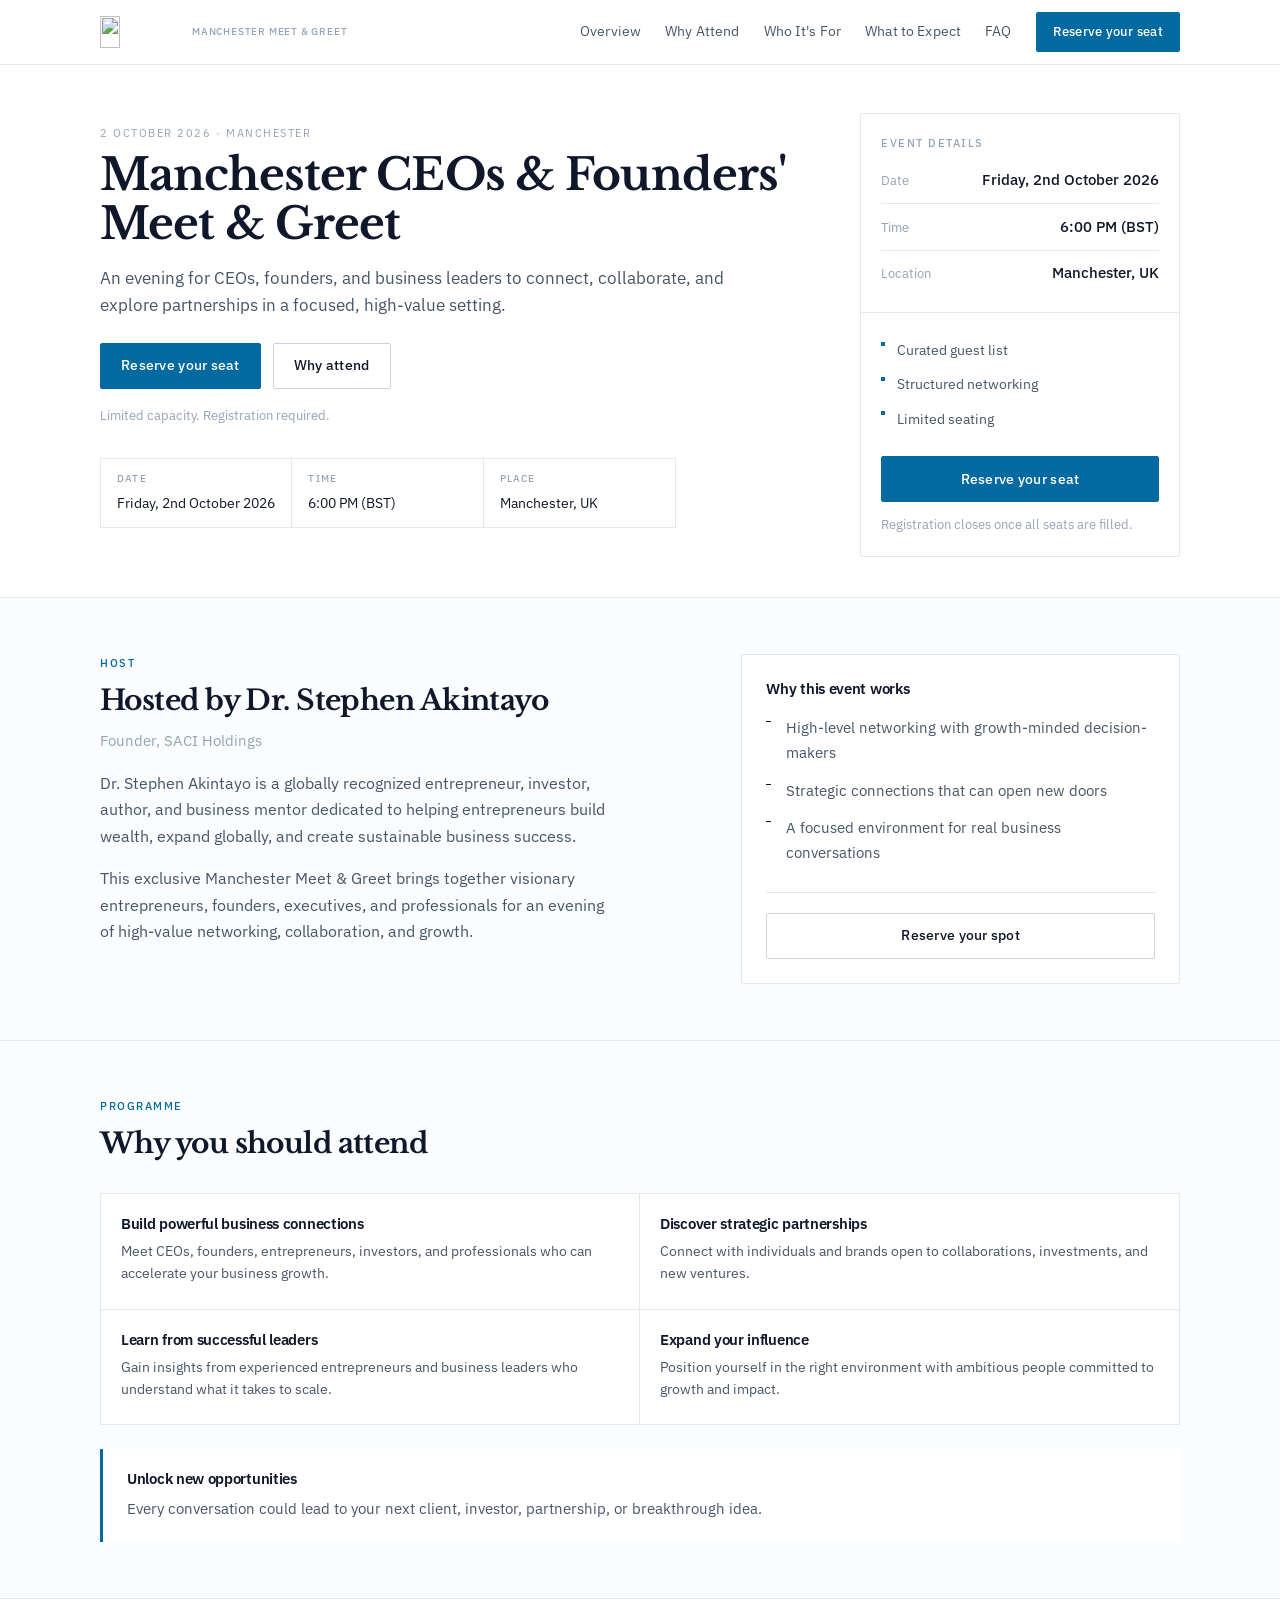
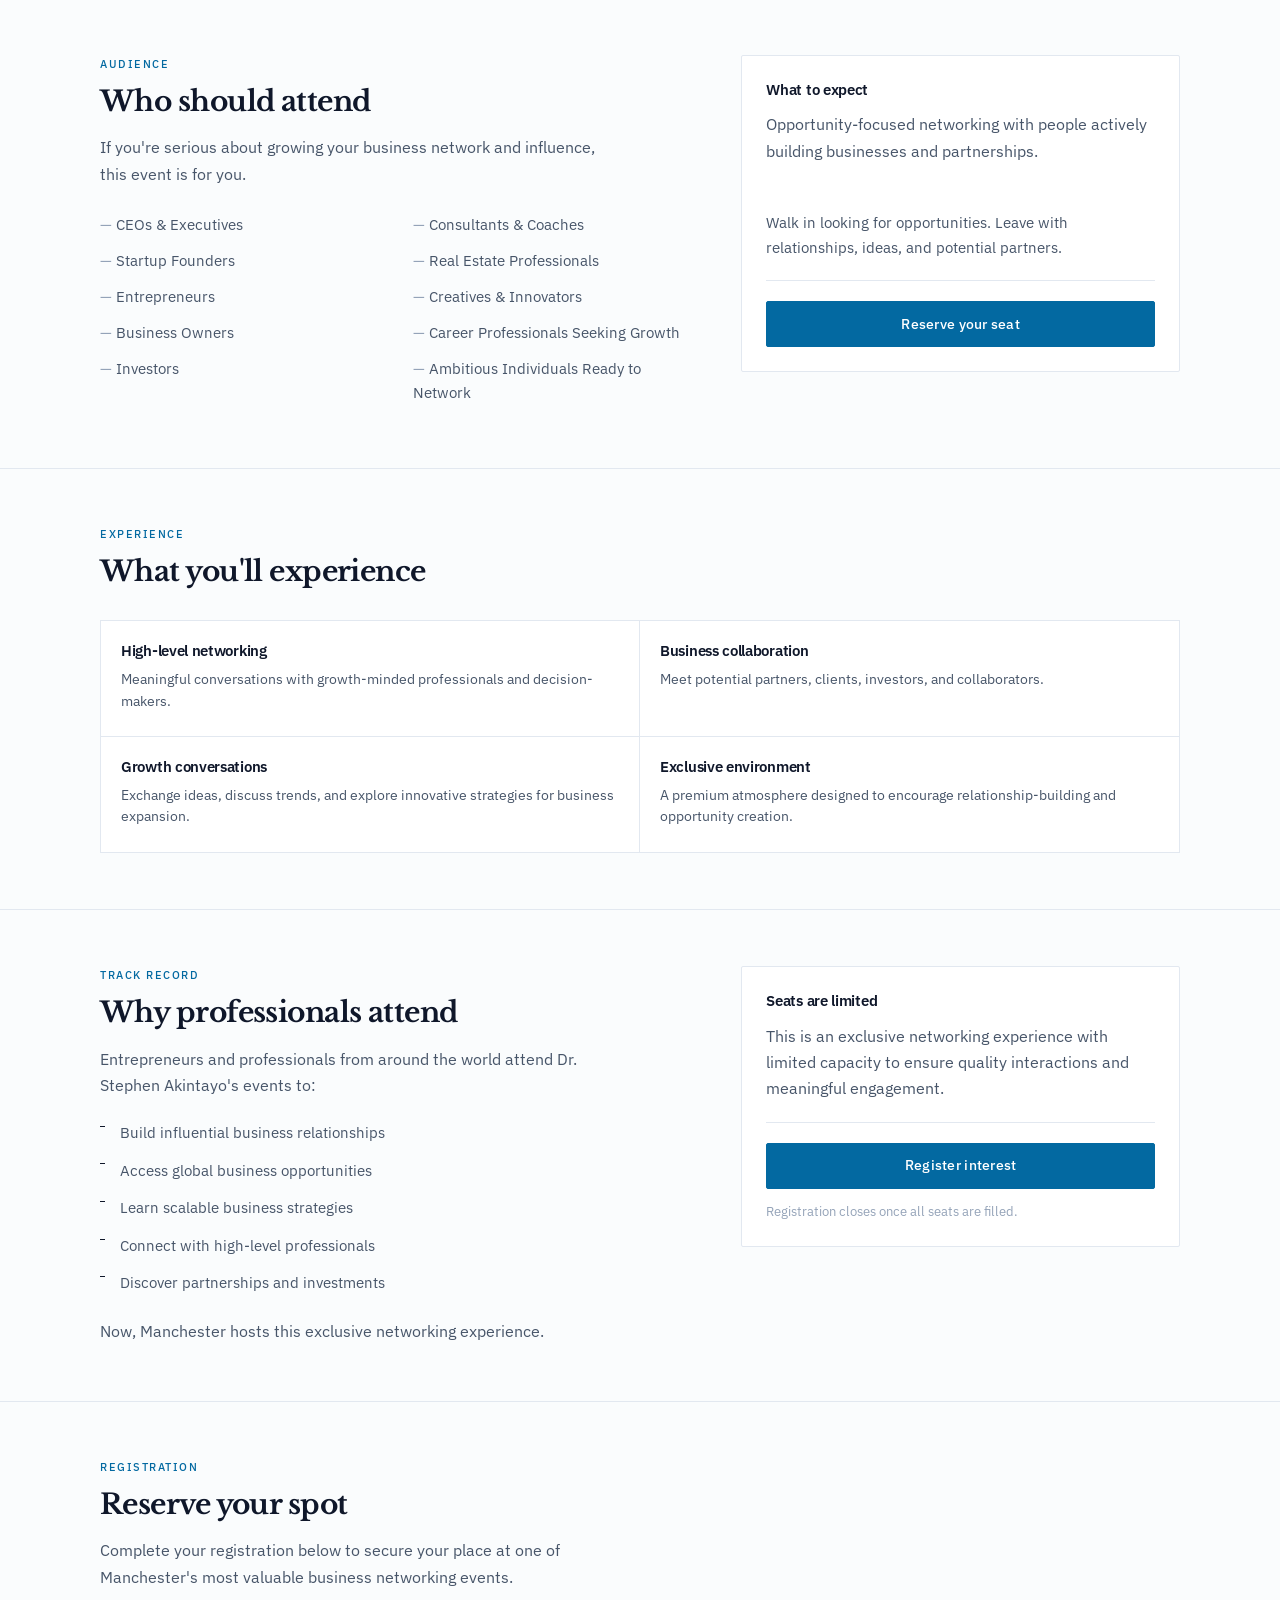
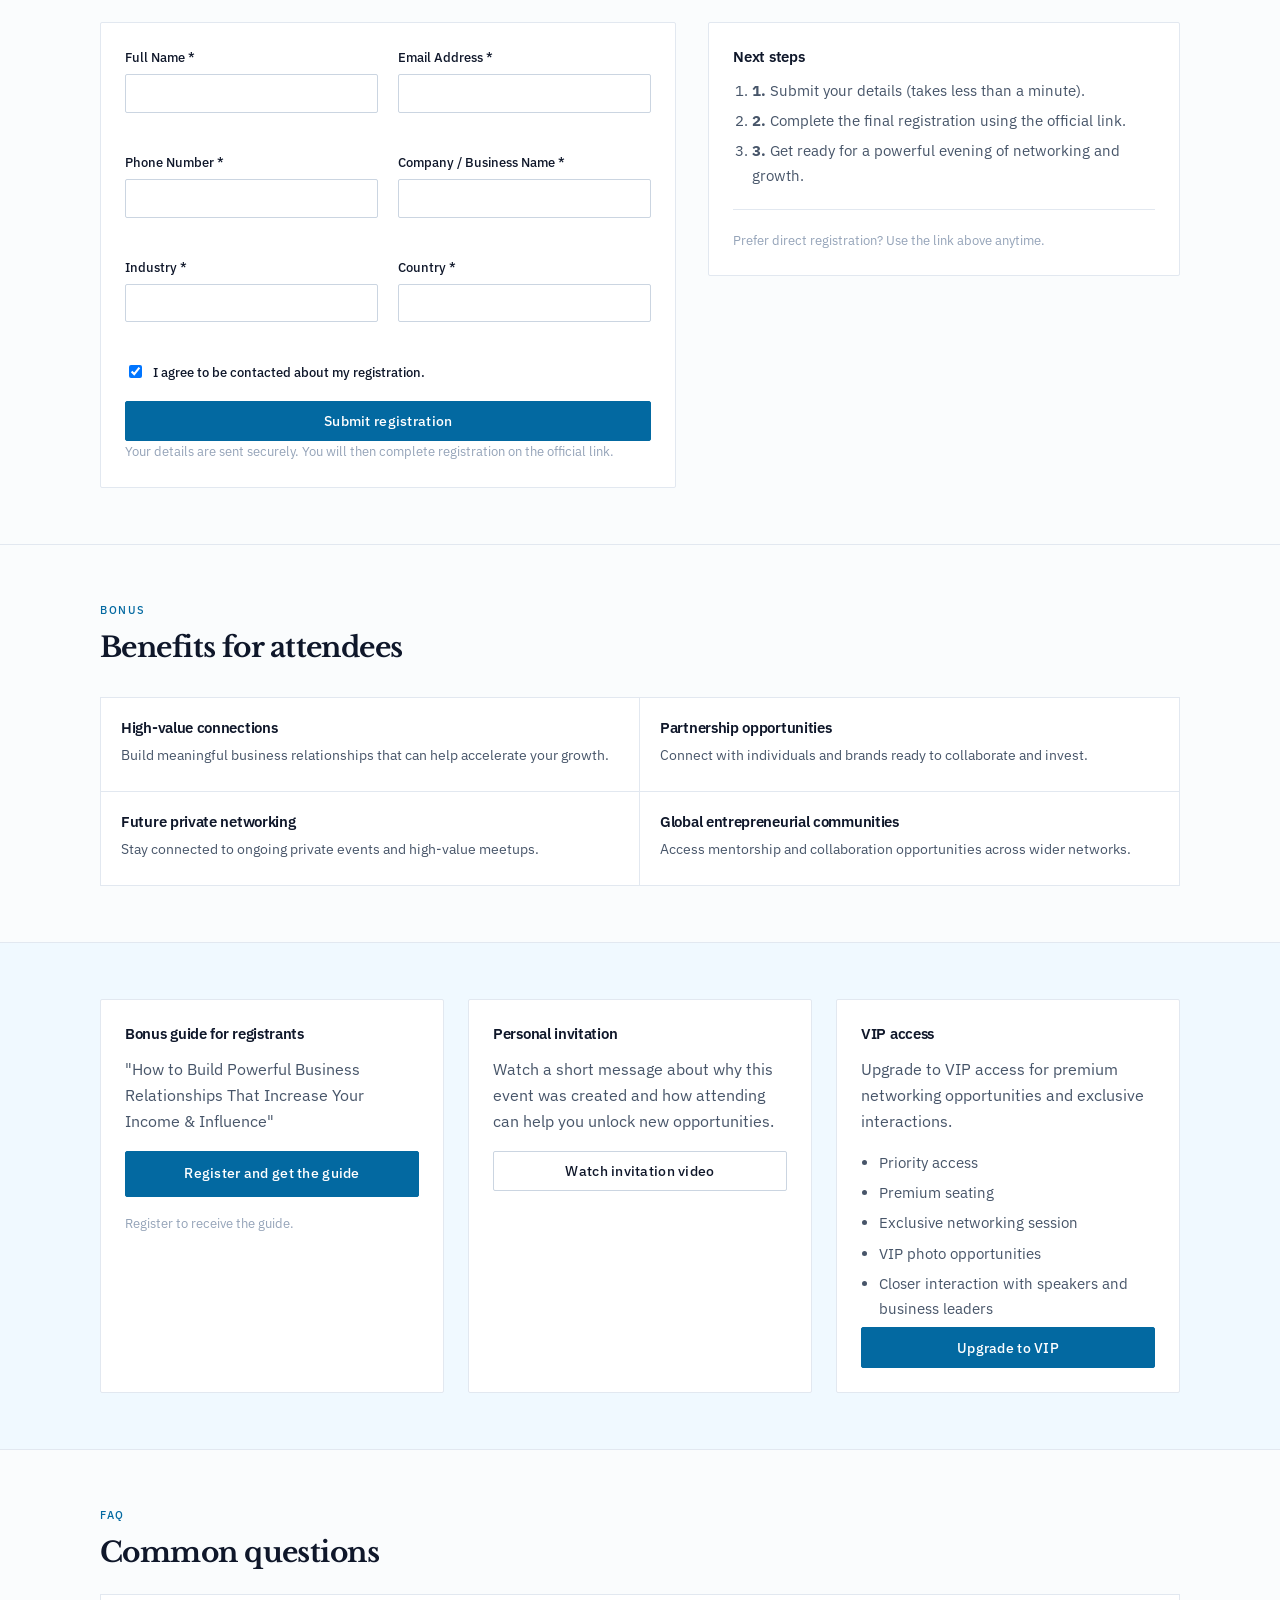
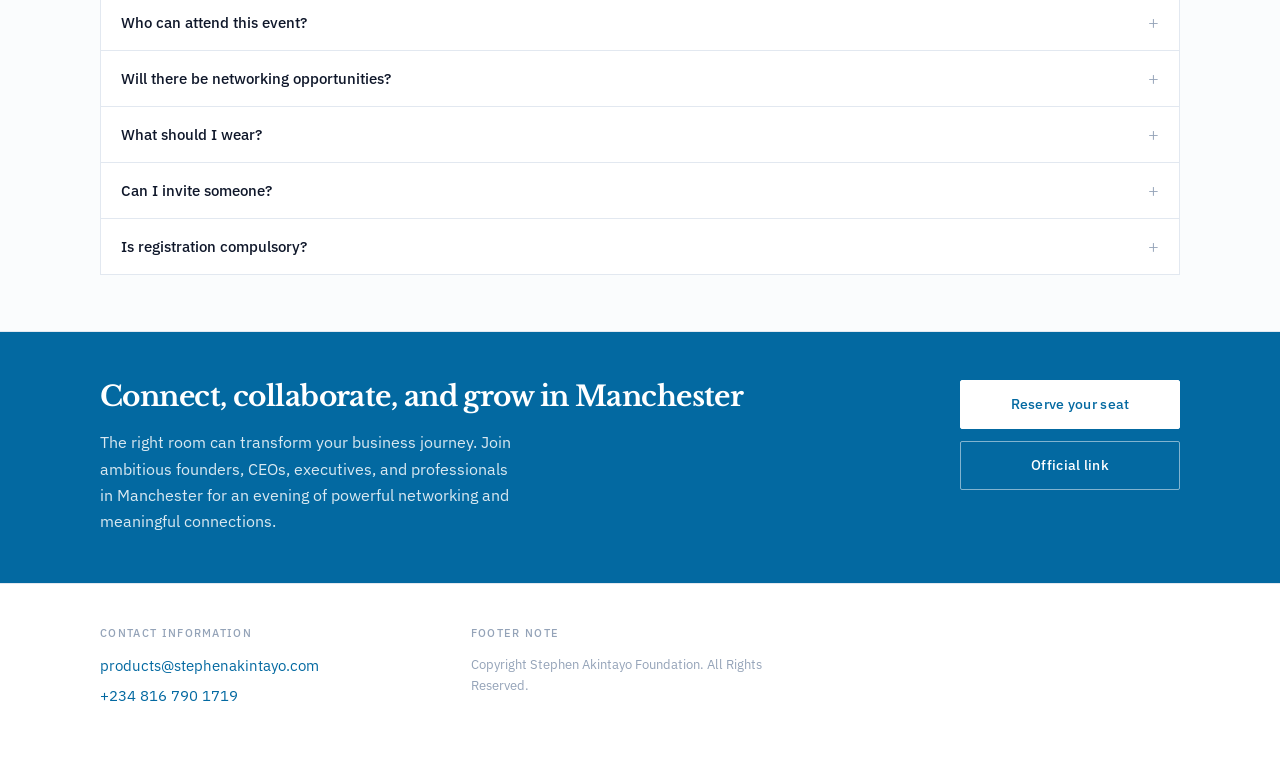
==== commit 7e88d18d: "Update event date to 2 October 2026 in index and thank-you pages." ====
--- a/index.html
+++ b/index.html
@@ -58,7 +58,7 @@
       <section id="overview" class="hero">
         <div class="container hero-grid">
           <div class="hero-copy">
-            <p class="eyebrow">19 September 2026 &middot; Manchester</p>
+            <p class="eyebrow">2 October 2026 &middot; Manchester</p>
             <h1>Manchester CEOs &amp; Founders' Meet &amp; Greet</h1>
             <p class="lead">
               An evening for CEOs, founders, and business leaders to connect, collaborate, and explore
@@ -79,7 +79,7 @@
             </p>
 
             <ul class="hero-meta" aria-label="Event summary">
-              <li><strong>Date</strong> Saturday, 19th September</li>
+              <li><strong>Date</strong> Friday, 2nd October 2026</li>
               <li><strong>Time</strong> 6:00 PM (BST)</li>
               <li><strong>Place</strong> Manchester, UK</li>
             </ul>
@@ -91,7 +91,7 @@
               <div class="event-meta">
                 <div class="event-row">
                   <span class="event-label">Date</span>
-                  <span class="event-value">Saturday, 19th September</span>
+                  <span class="event-value">Friday, 2nd October 2026</span>
                 </div>
                 <div class="event-row">
                   <span class="event-label">Time</span>
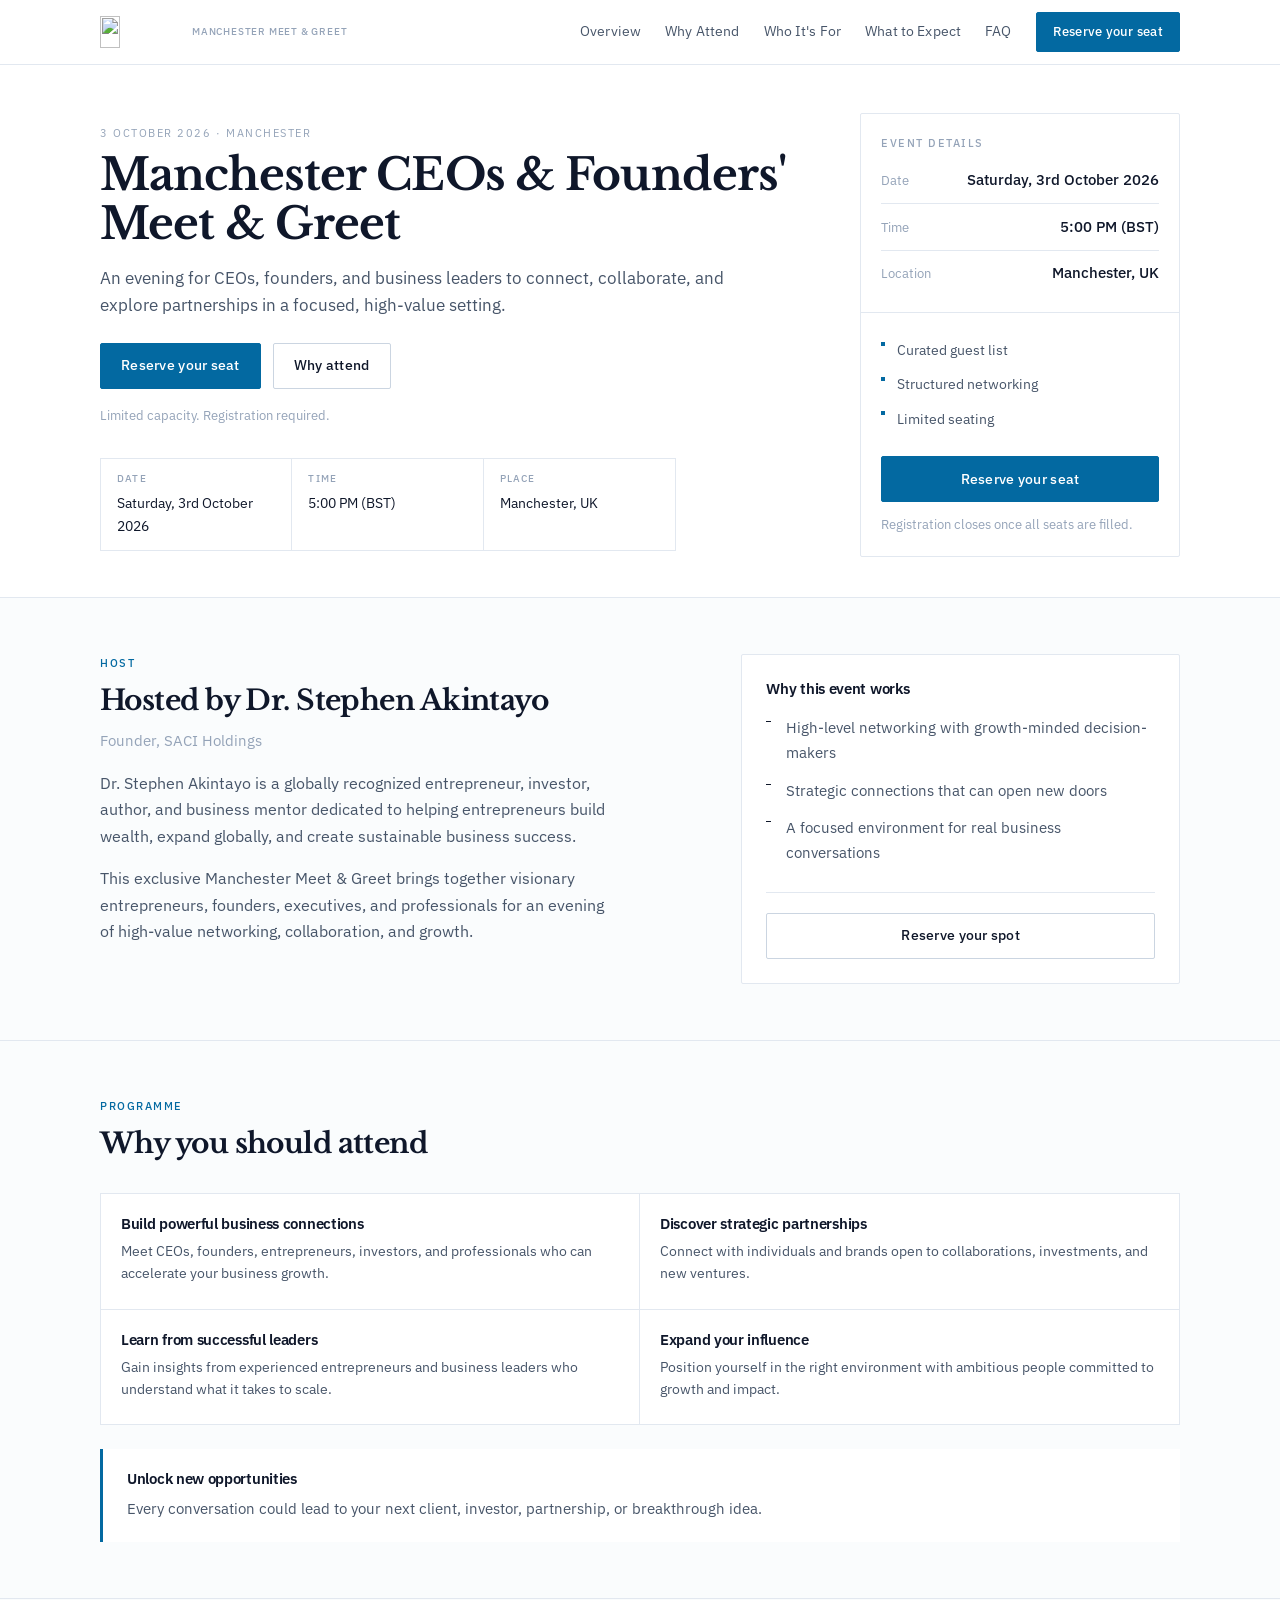
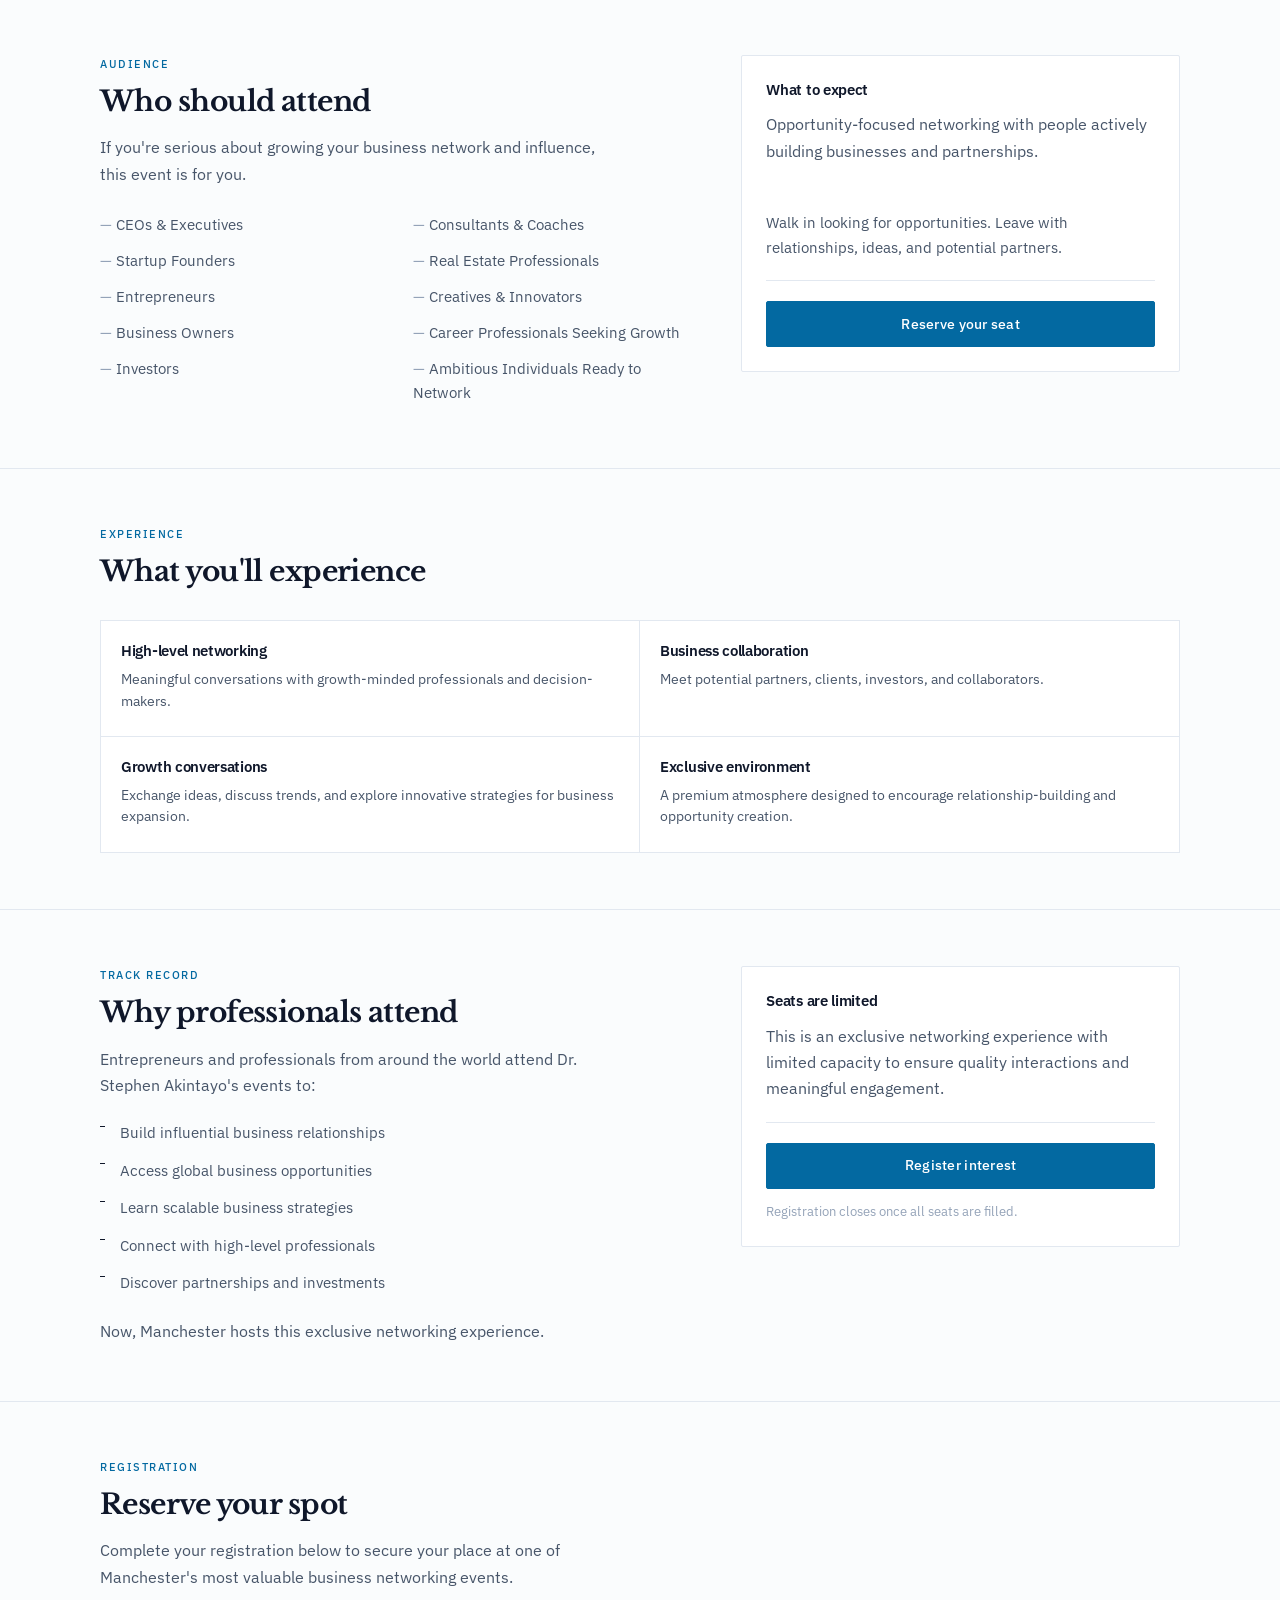
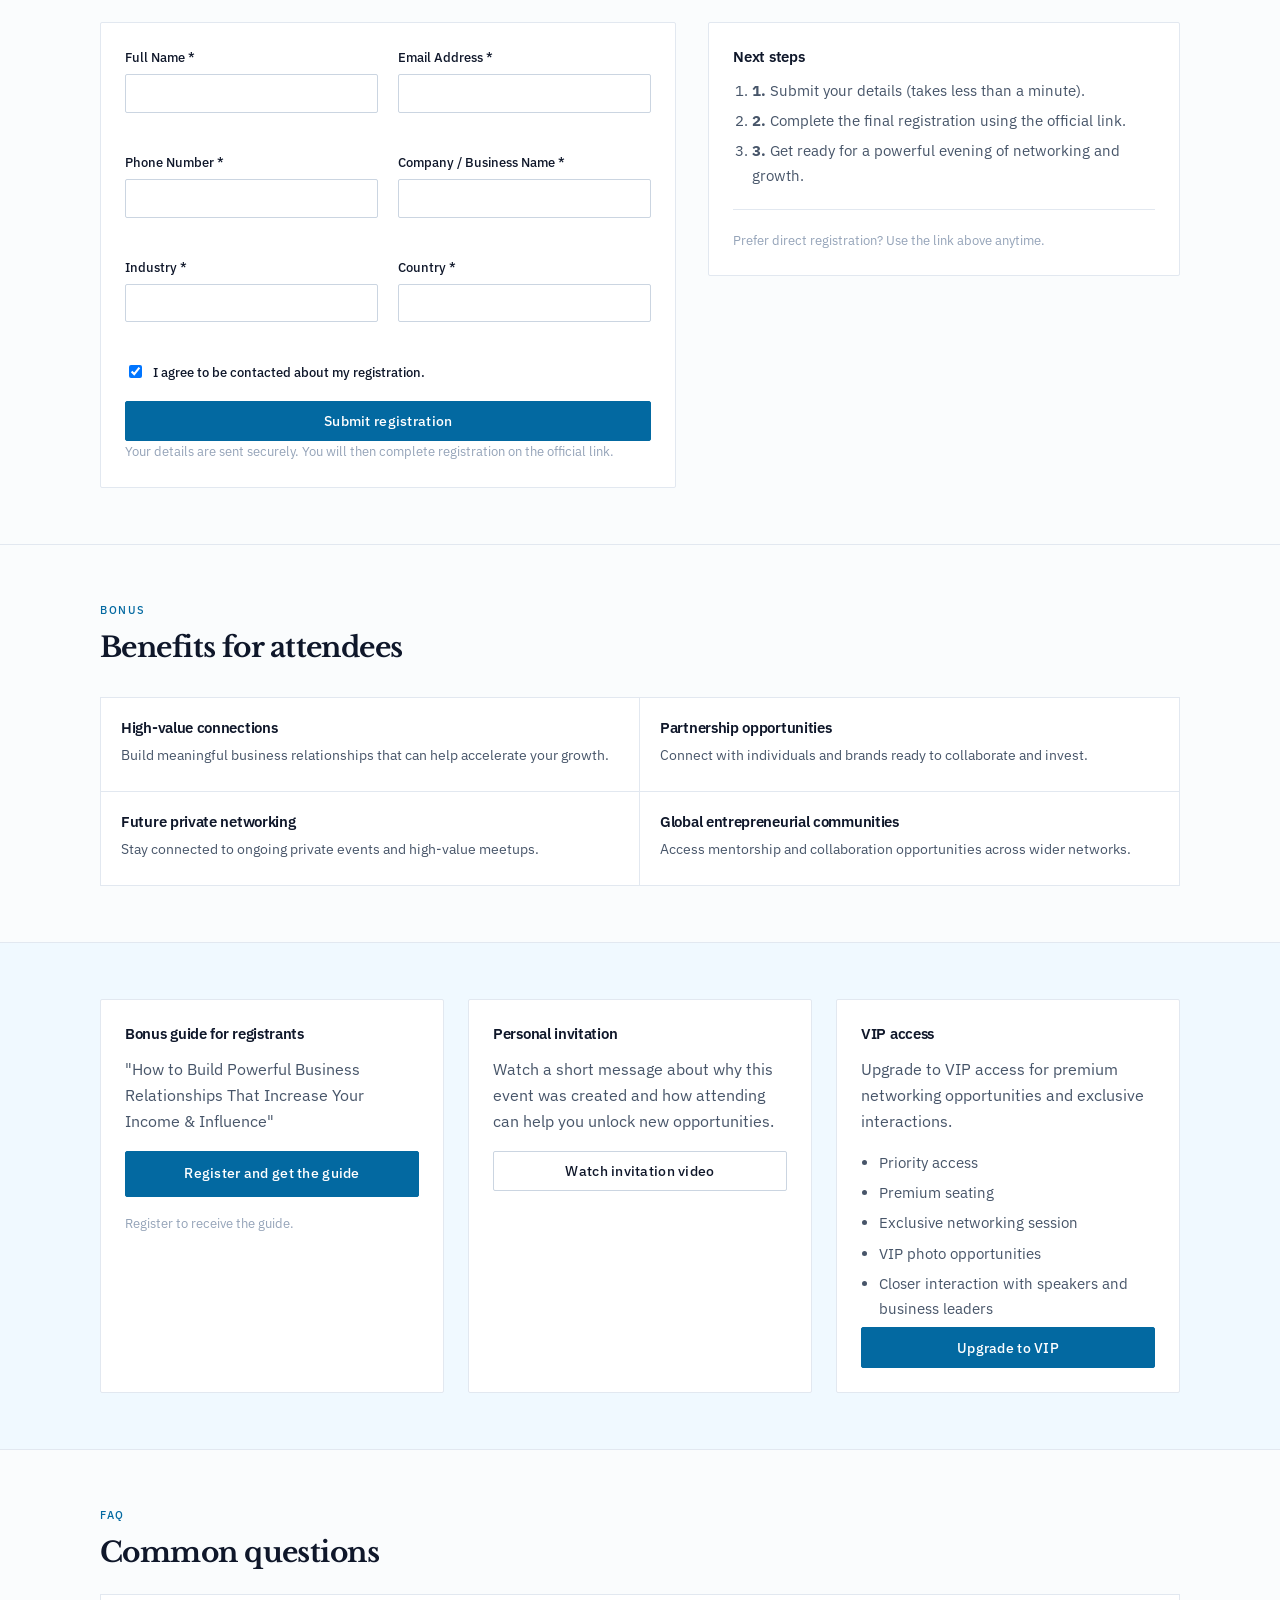
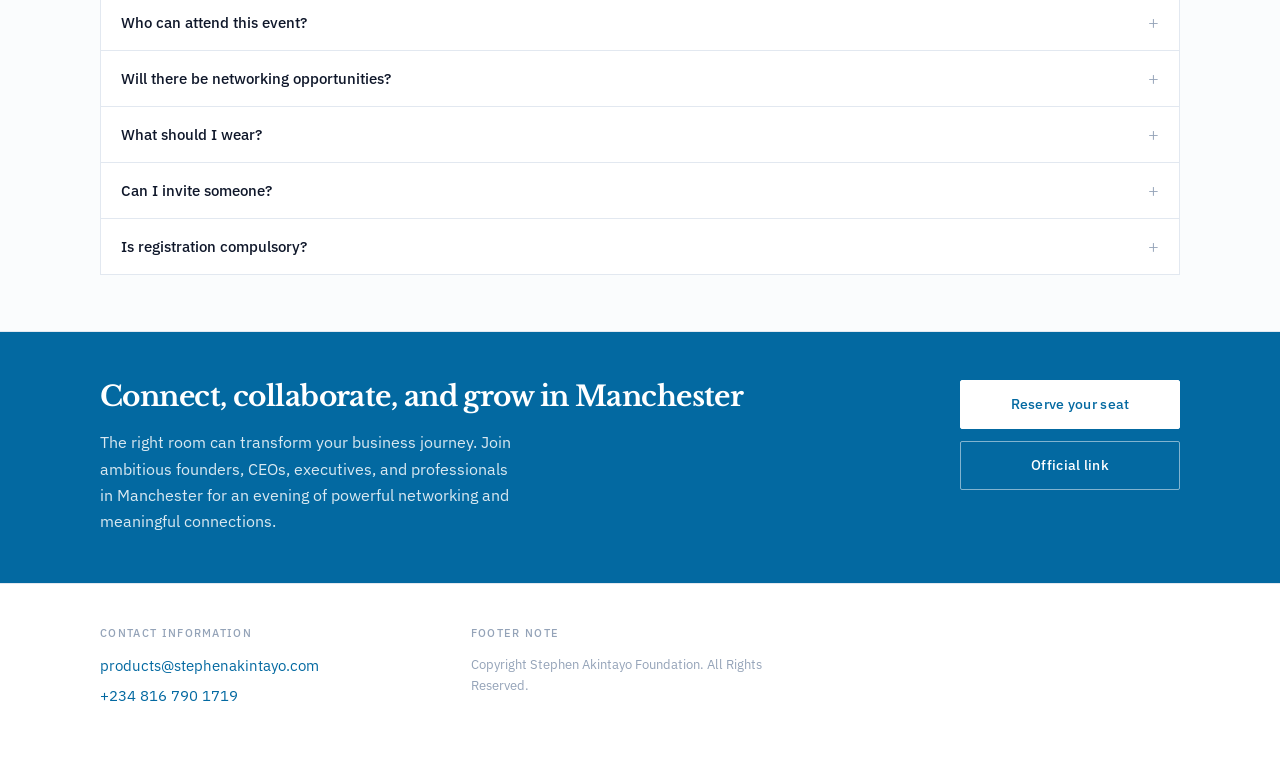
==== commit ea601949: "Update event date to 3 October 2026 in index and thank-you pages, adjusting time to 5:00 PM (BST) fo" ====
--- a/index.html
+++ b/index.html
@@ -58,7 +58,7 @@
       <section id="overview" class="hero">
         <div class="container hero-grid">
           <div class="hero-copy">
-            <p class="eyebrow">2 October 2026 &middot; Manchester</p>
+            <p class="eyebrow">3 October 2026 &middot; Manchester</p>
             <h1>Manchester CEOs &amp; Founders' Meet &amp; Greet</h1>
             <p class="lead">
               An evening for CEOs, founders, and business leaders to connect, collaborate, and explore
@@ -79,8 +79,8 @@
             </p>
 
             <ul class="hero-meta" aria-label="Event summary">
-              <li><strong>Date</strong> Friday, 2nd October 2026</li>
-              <li><strong>Time</strong> 6:00 PM (BST)</li>
+              <li><strong>Date</strong> Saturday, 3rd October 2026</li>
+              <li><strong>Time</strong> 5:00 PM (BST)</li>
               <li><strong>Place</strong> Manchester, UK</li>
             </ul>
           </div>
@@ -91,11 +91,11 @@
               <div class="event-meta">
                 <div class="event-row">
                   <span class="event-label">Date</span>
-                  <span class="event-value">Friday, 2nd October 2026</span>
+                  <span class="event-value">Saturday, 3rd October 2026</span>
                 </div>
                 <div class="event-row">
                   <span class="event-label">Time</span>
-                  <span class="event-value">6:00 PM (BST)</span>
+                  <span class="event-value">5:00 PM (BST)</span>
                 </div>
                 <div class="event-row">
                   <span class="event-label">Location</span>
@@ -295,20 +295,15 @@
             <div class="card form-card">
               <form
                 id="registrationForm"
-                action="https://formspree.io/f/xvzyvgoe"
+                action="https://collector.stephenakintayofoundation.org/v1/forms/5eISGb6x2FBE1fib/submit"
                 method="POST"
                 novalidate
               >
-                <input type="hidden" name="_subject" value="Manchester Meet &amp; Greet - Registration" />
+                <input type="hidden" name="subject" value="Manchester Meet &amp; Greet - Registration" />
                 <input type="hidden" name="event" value="Manchester CEOs &amp; Founders' Meet &amp; Greet" />
-                <input
-                  type="text"
-                  name="_gotcha"
-                  class="form-honeypot"
-                  tabindex="-1"
-                  autocomplete="off"
-                  aria-hidden="true"
-                />
+                <div class="form-honeypot">
+                  <input type="text" name="website" tabindex="-1" autocomplete="off" aria-hidden="true">
+                </div>
 
                 <div id="formStatus" class="form-status" role="alert" aria-live="polite" hidden></div>
 
@@ -367,6 +362,7 @@
                   </div>
                 </div>
               </form>
+              <script src="https://collector.stephenakintayofoundation.org/v1/forms/5eISGb6x2FBE1fib/embed.js" defer></script>
             </div>
 
             <div class="card info-card">
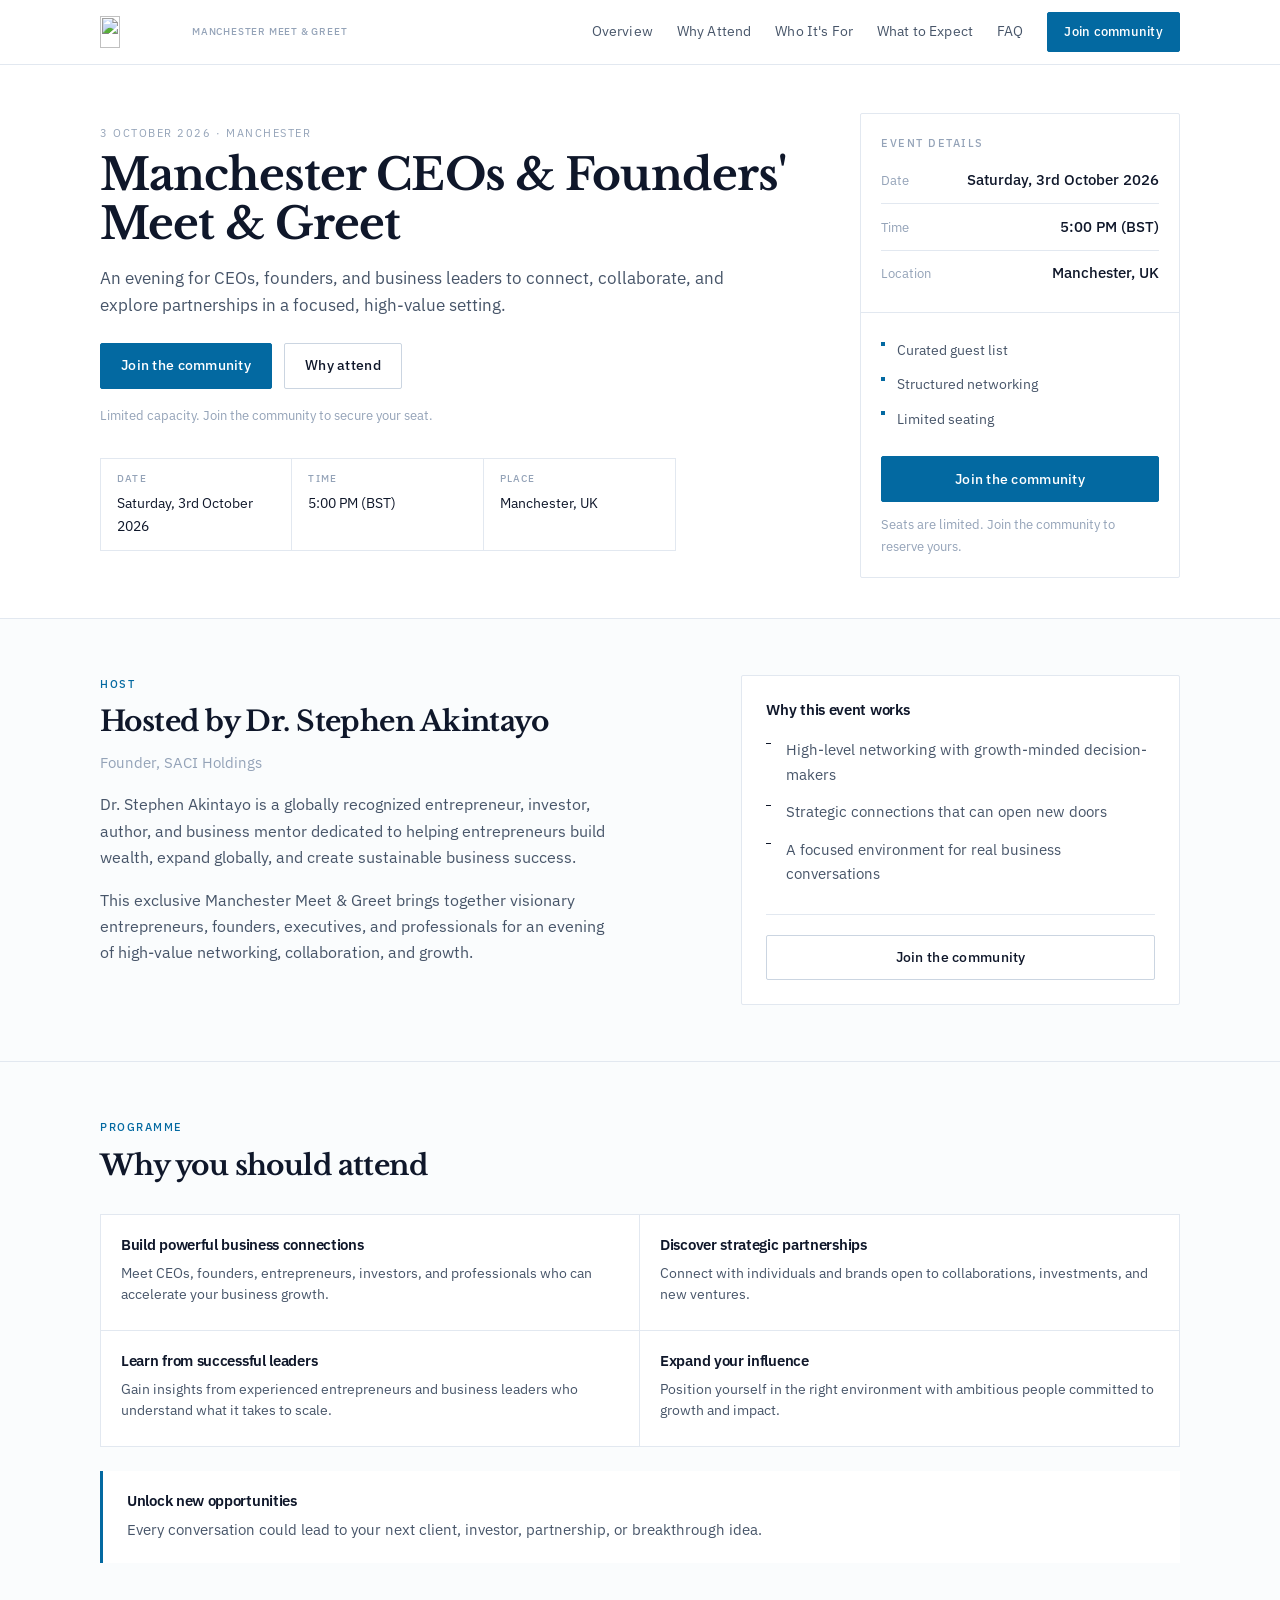
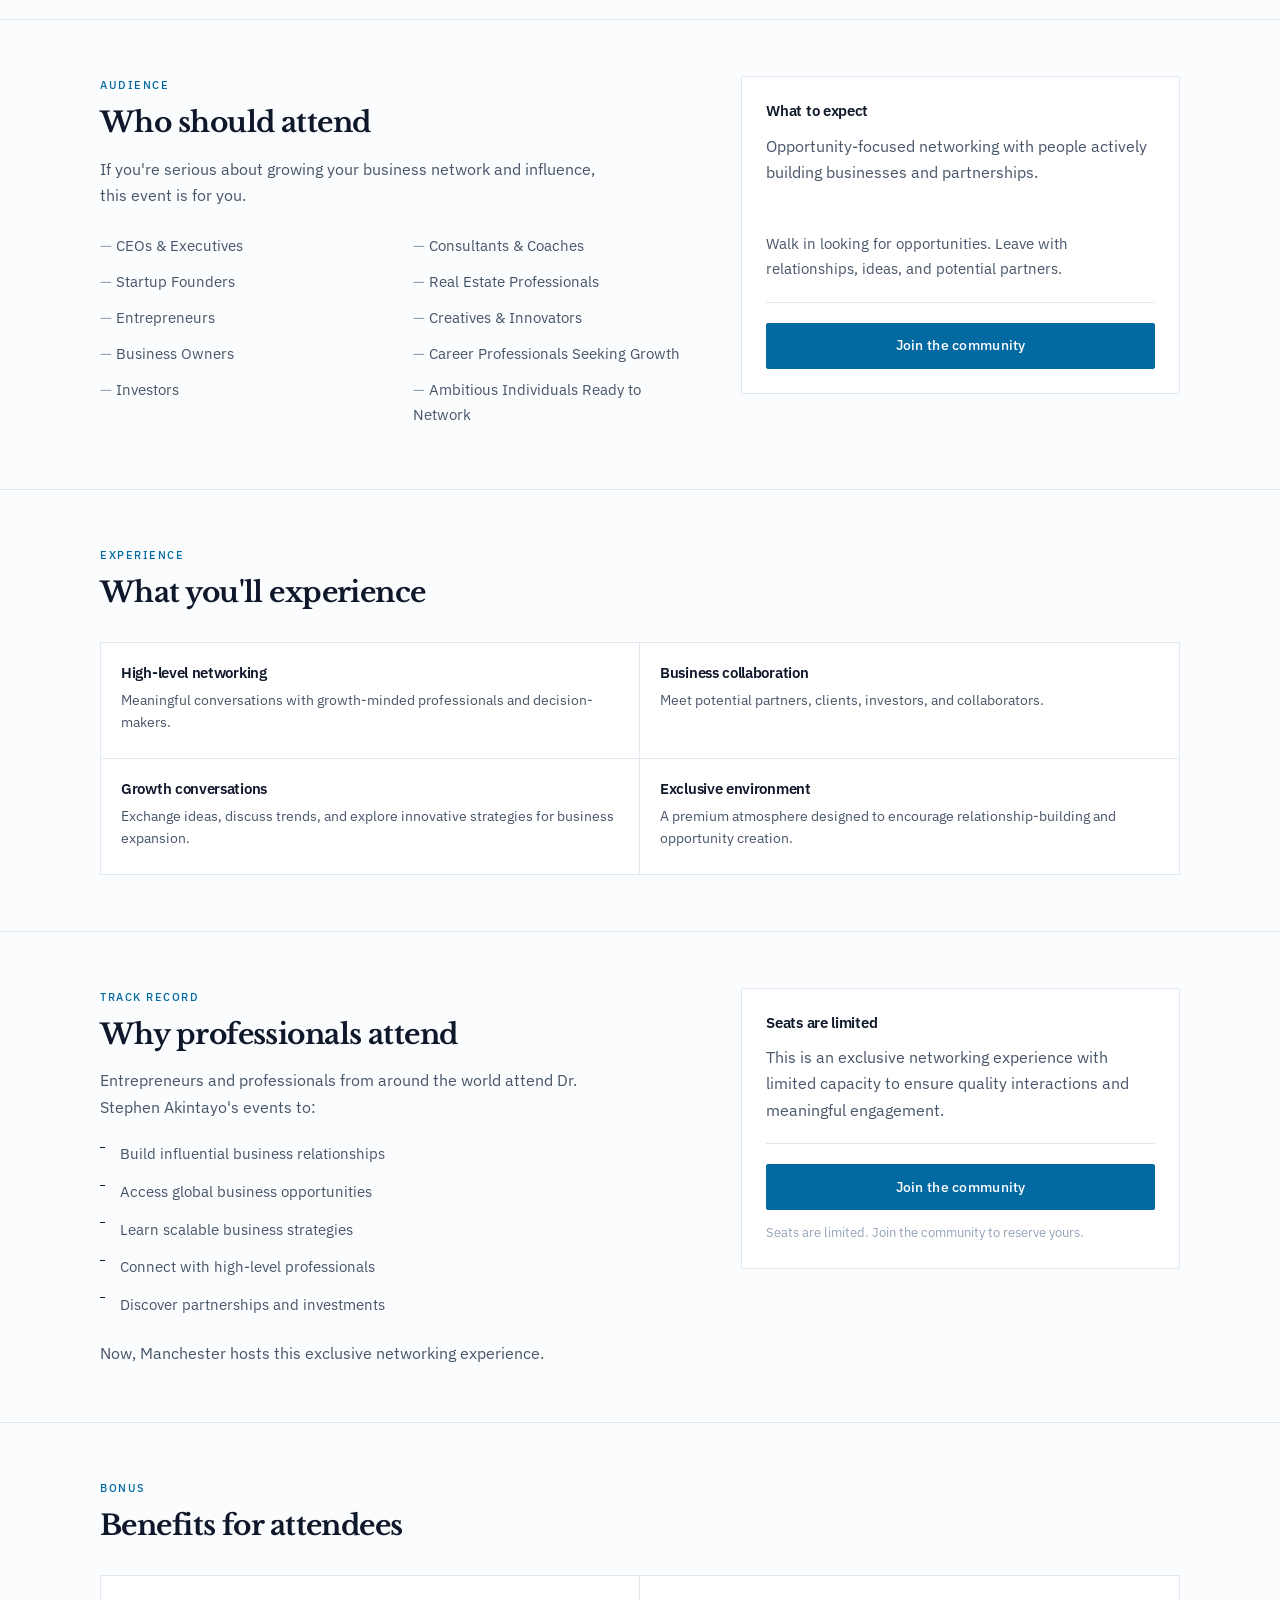
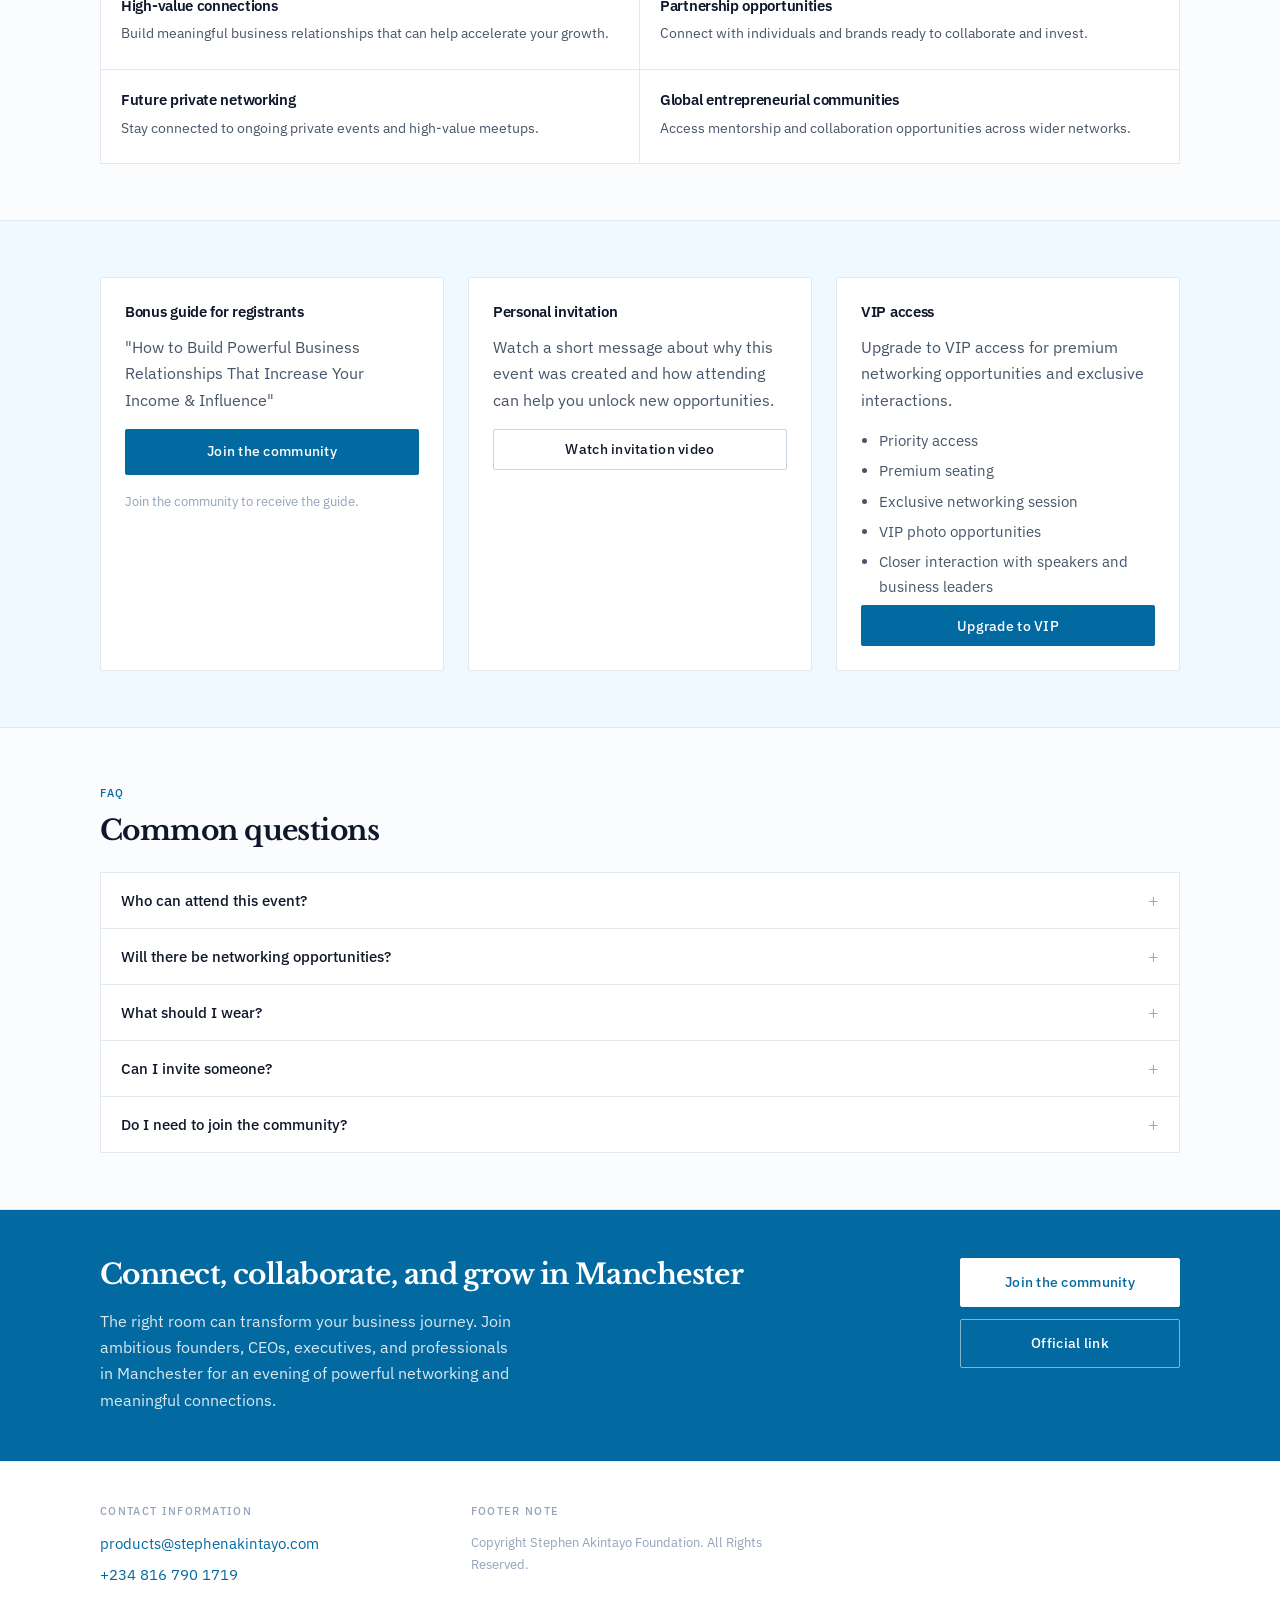
==== commit 779e1760: "Update index.html and script.js to replace registration links with a WhatsApp community link, enhanc" ====
--- a/index.html
+++ b/index.html
@@ -46,8 +46,8 @@
             <a class="nav-link" href="#who-for">Who It's For</a>
             <a class="nav-link" href="#expect">What to Expect</a>
             <a class="nav-link" href="#faq">FAQ</a>
-            <a class="btn btn-primary btn-sm" href="#registration" data-primary-nav-cta>
-              Reserve your seat
+            <a class="btn btn-primary btn-sm" href="https://chat.whatsapp.com/GkCFBTkAW8H683lJYbLcK0" target="_blank" rel="noopener noreferrer" data-primary-nav-cta>
+              Join community
             </a>
           </div>
         </nav>
@@ -66,8 +66,8 @@
             </p>
 
             <div class="hero-ctas">
-              <a class="btn btn-primary" href="#registration" data-hero-cta>
-                Reserve your seat
+              <a class="btn btn-primary" href="https://chat.whatsapp.com/GkCFBTkAW8H683lJYbLcK0" target="_blank" rel="noopener noreferrer" data-hero-cta>
+                Join the community
               </a>
               <a class="btn btn-secondary" href="#why-attend">
                 Why attend
@@ -75,7 +75,7 @@
             </div>
 
             <p class="fineprint">
-              Limited capacity. Registration required.
+              Limited capacity. Join the community to secure your seat.
             </p>
 
             <ul class="hero-meta" aria-label="Event summary">
@@ -111,11 +111,11 @@
                 <li>Limited seating</li>
               </ul>
 
-              <a class="btn btn-primary btn-full" href="#registration" data-hero-card-cta>
-                Reserve your seat
+              <a class="btn btn-primary btn-full" href="https://chat.whatsapp.com/GkCFBTkAW8H683lJYbLcK0" target="_blank" rel="noopener noreferrer" data-hero-card-cta>
+                Join the community
               </a>
               <div class="hero-card-note">
-                Registration closes once all seats are filled.
+                Seats are limited. Join the community to reserve yours.
               </div>
             </div>
           </aside>
@@ -149,7 +149,7 @@
               <li>A focused environment for real business conversations</li>
             </ul>
             <div class="divider"></div>
-            <a class="btn btn-secondary btn-full" href="#registration">Reserve your spot</a>
+            <a class="btn btn-secondary btn-full" href="https://chat.whatsapp.com/GkCFBTkAW8H683lJYbLcK0" target="_blank" rel="noopener noreferrer">Join the community</a>
           </div>
         </div>
       </section>
@@ -218,7 +218,7 @@
               </p>
             </div>
             <div class="divider"></div>
-            <a class="btn btn-primary btn-full" href="#registration">Reserve your seat</a>
+            <a class="btn btn-primary btn-full" href="https://chat.whatsapp.com/GkCFBTkAW8H683lJYbLcK0" target="_blank" rel="noopener noreferrer">Join the community</a>
           </div>
         </div>
       </section>
@@ -273,115 +273,9 @@
               This is an exclusive networking experience with limited capacity to ensure quality interactions and meaningful engagement.
             </p>
             <div class="divider"></div>
-            <a class="btn btn-primary btn-full" href="#registration">Register interest</a>
+            <a class="btn btn-primary btn-full" href="https://chat.whatsapp.com/GkCFBTkAW8H683lJYbLcK0" target="_blank" rel="noopener noreferrer">Join the community</a>
             <div class="hero-card-note">
-              Registration closes once all seats are filled.
-            </div>
-          </div>
-        </div>
-      </section>
-
-      <section id="registration" class="section" aria-labelledby="registration-title">
-        <div class="container">
-          <div class="section-heading">
-            <span class="section-label">Registration</span>
-            <h2 id="registration-title">Reserve your spot</h2>
-            <p class="prose">
-              Complete your registration below to secure your place at one of Manchester's most valuable business networking events.
-            </p>
-          </div>
-
-          <div class="registration-grid">
-            <div class="card form-card">
-              <form
-                id="registrationForm"
-                action="https://collector.stephenakintayofoundation.org/v1/forms/5eISGb6x2FBE1fib/submit"
-                method="POST"
-                novalidate
-              >
-                <input type="hidden" name="subject" value="Manchester Meet &amp; Greet - Registration" />
-                <input type="hidden" name="event" value="Manchester CEOs &amp; Founders' Meet &amp; Greet" />
-                <div class="form-honeypot">
-                  <input type="text" name="website" tabindex="-1" autocomplete="off" aria-hidden="true">
-                </div>
-
-                <div id="formStatus" class="form-status" role="alert" aria-live="polite" hidden></div>
-
-                <div class="field-grid">
-                  <div class="field">
-                    <label for="fullName">Full Name *</label>
-                    <input id="fullName" name="fullName" type="text" autocomplete="name" required minlength="2" />
-                    <div class="field-error" data-error-for="fullName" aria-live="polite"></div>
-                  </div>
-
-                  <div class="field">
-                    <label for="email">Email Address *</label>
-                    <input id="email" name="email" type="email" autocomplete="email" required />
-                    <div class="field-error" data-error-for="email" aria-live="polite"></div>
-                  </div>
-
-                  <div class="field">
-                    <label for="phone">Phone Number *</label>
-                    <input id="phone" name="phone" type="tel" autocomplete="tel" required />
-                    <div class="field-error" data-error-for="phone" aria-live="polite"></div>
-                  </div>
-
-                  <div class="field">
-                    <label for="company">Company / Business Name *</label>
-                    <input id="company" name="company" type="text" required />
-                    <div class="field-error" data-error-for="company" aria-live="polite"></div>
-                  </div>
-
-                  <div class="field">
-                    <label for="industry">Industry *</label>
-                    <input id="industry" name="industry" type="text" required />
-                    <div class="field-error" data-error-for="industry" aria-live="polite"></div>
-                  </div>
-
-                  <div class="field">
-                    <label for="country">Country *</label>
-                    <input id="country" name="country" type="text" required />
-                    <div class="field-error" data-error-for="country" aria-live="polite"></div>
-                  </div>
-                </div>
-
-                <div class="consent">
-                  <input id="consent" name="consent" type="checkbox" value="yes" checked />
-                  <label for="consent">
-                    I agree to be contacted about my registration.
-                  </label>
-                </div>
-                <div class="field-error" data-error-for="consent" aria-live="polite"></div>
-
-                <div class="form-actions">
-                  <button class="btn btn-primary btn-full" type="submit" data-submit-btn>
-                    Submit registration
-                  </button>
-                  <div class="form-footnote">
-                    Your details are sent securely. You will then complete registration on the official link.
-                  </div>
-                </div>
-              </form>
-              <script src="https://collector.stephenakintayofoundation.org/v1/forms/5eISGb6x2FBE1fib/embed.js" defer></script>
-            </div>
-
-            <div class="card info-card">
-              <h3 class="card-title">Next steps</h3>
-              <ol class="steps" aria-label="Registration steps">
-                <li>
-                  <strong>1.</strong> Submit your details (takes less than a minute).
-                </li>
-                <li>
-                  <strong>2.</strong> Complete the final registration using the official link.
-                </li>
-                <li>
-                  <strong>3.</strong> Get ready for a powerful evening of networking and growth.
-                </li>
-              </ol>
-              <div class="divider"></div>
-              <div class="hero-card-note">
-                Prefer direct registration? Use the link above anytime.
-              </div>
+              Seats are limited. Join the community to reserve yours.
             </div>
           </div>
         </div>
@@ -419,11 +313,11 @@
             <p class="prose">
               "How to Build Powerful Business Relationships That Increase Your Income &amp; Influence"
             </p>
-            <a class="btn btn-primary btn-full" href="https://www.stephenakintayo.com/manchester">
-              Register and get the guide
+            <a class="btn btn-primary btn-full" href="https://chat.whatsapp.com/GkCFBTkAW8H683lJYbLcK0" target="_blank" rel="noopener noreferrer">
+              Join the community
             </a>
             <div class="fineprint">
-              Register to receive the guide.
+              Join the community to receive the guide.
             </div>
           </div>
 
@@ -524,7 +418,7 @@
               </button>
               <div class="faq-panel" id="faq4" hidden>
                 <p class="prose">
-                  Yes, but each attendee must complete a separate registration.
+                  Yes. Share the community link so they can join as well.
                 </p>
               </div>
             </div>
@@ -537,11 +431,11 @@
                 aria-controls="faq5"
                 data-accordion-button
               >
-                Is registration compulsory?
+                Do I need to join the community?
               </button>
               <div class="faq-panel" id="faq5" hidden>
                 <p class="prose">
-                  Yes. Registration is required to secure your seat.
+                  Yes. Joining the community is how you secure your seat.
                 </p>
               </div>
             </div>
@@ -559,7 +453,7 @@
             </p>
           </div>
           <div class="final-cta-actions">
-            <a class="btn btn-primary btn-lg" href="#registration">Reserve your seat</a>
+            <a class="btn btn-primary btn-lg" href="https://chat.whatsapp.com/GkCFBTkAW8H683lJYbLcK0" target="_blank" rel="noopener noreferrer">Join the community</a>
             <a class="btn btn-secondary btn-lg" href="https://www.stephenakintayo.com/manchester">
               Official link
             </a>
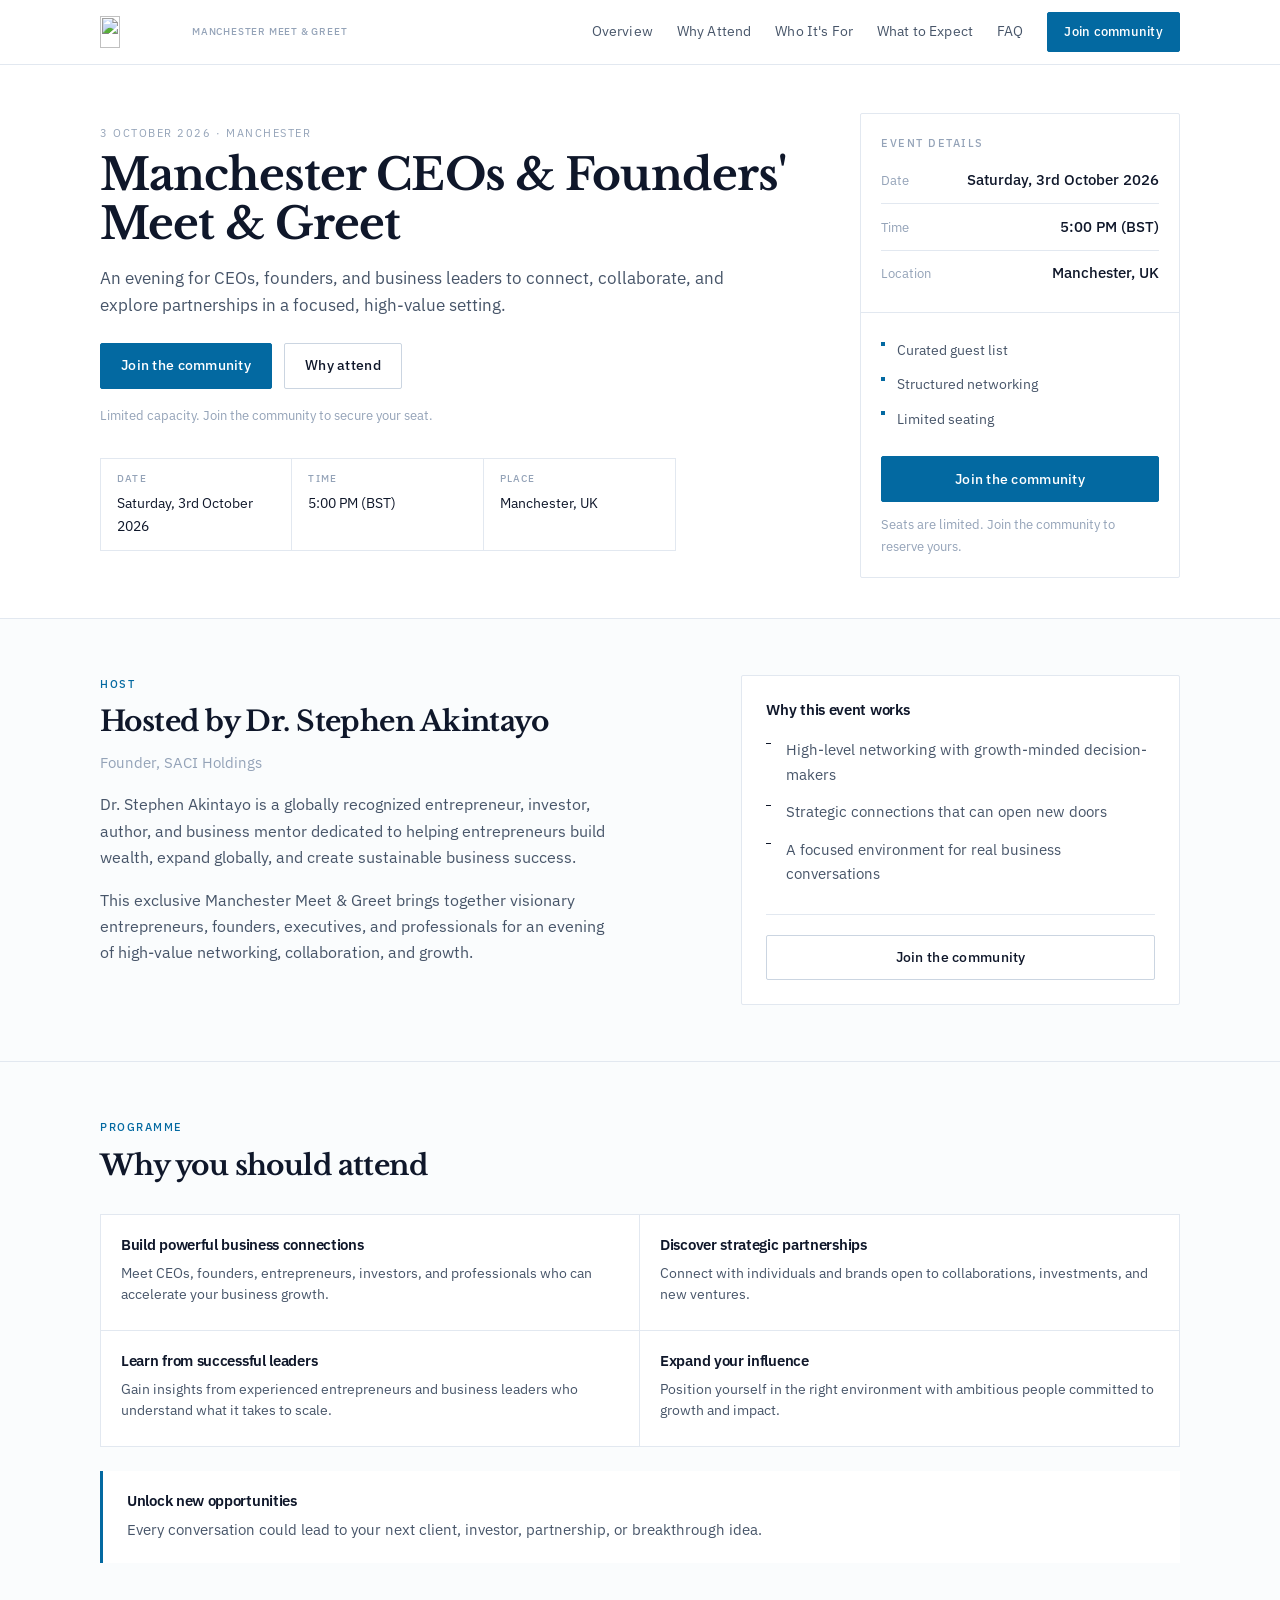
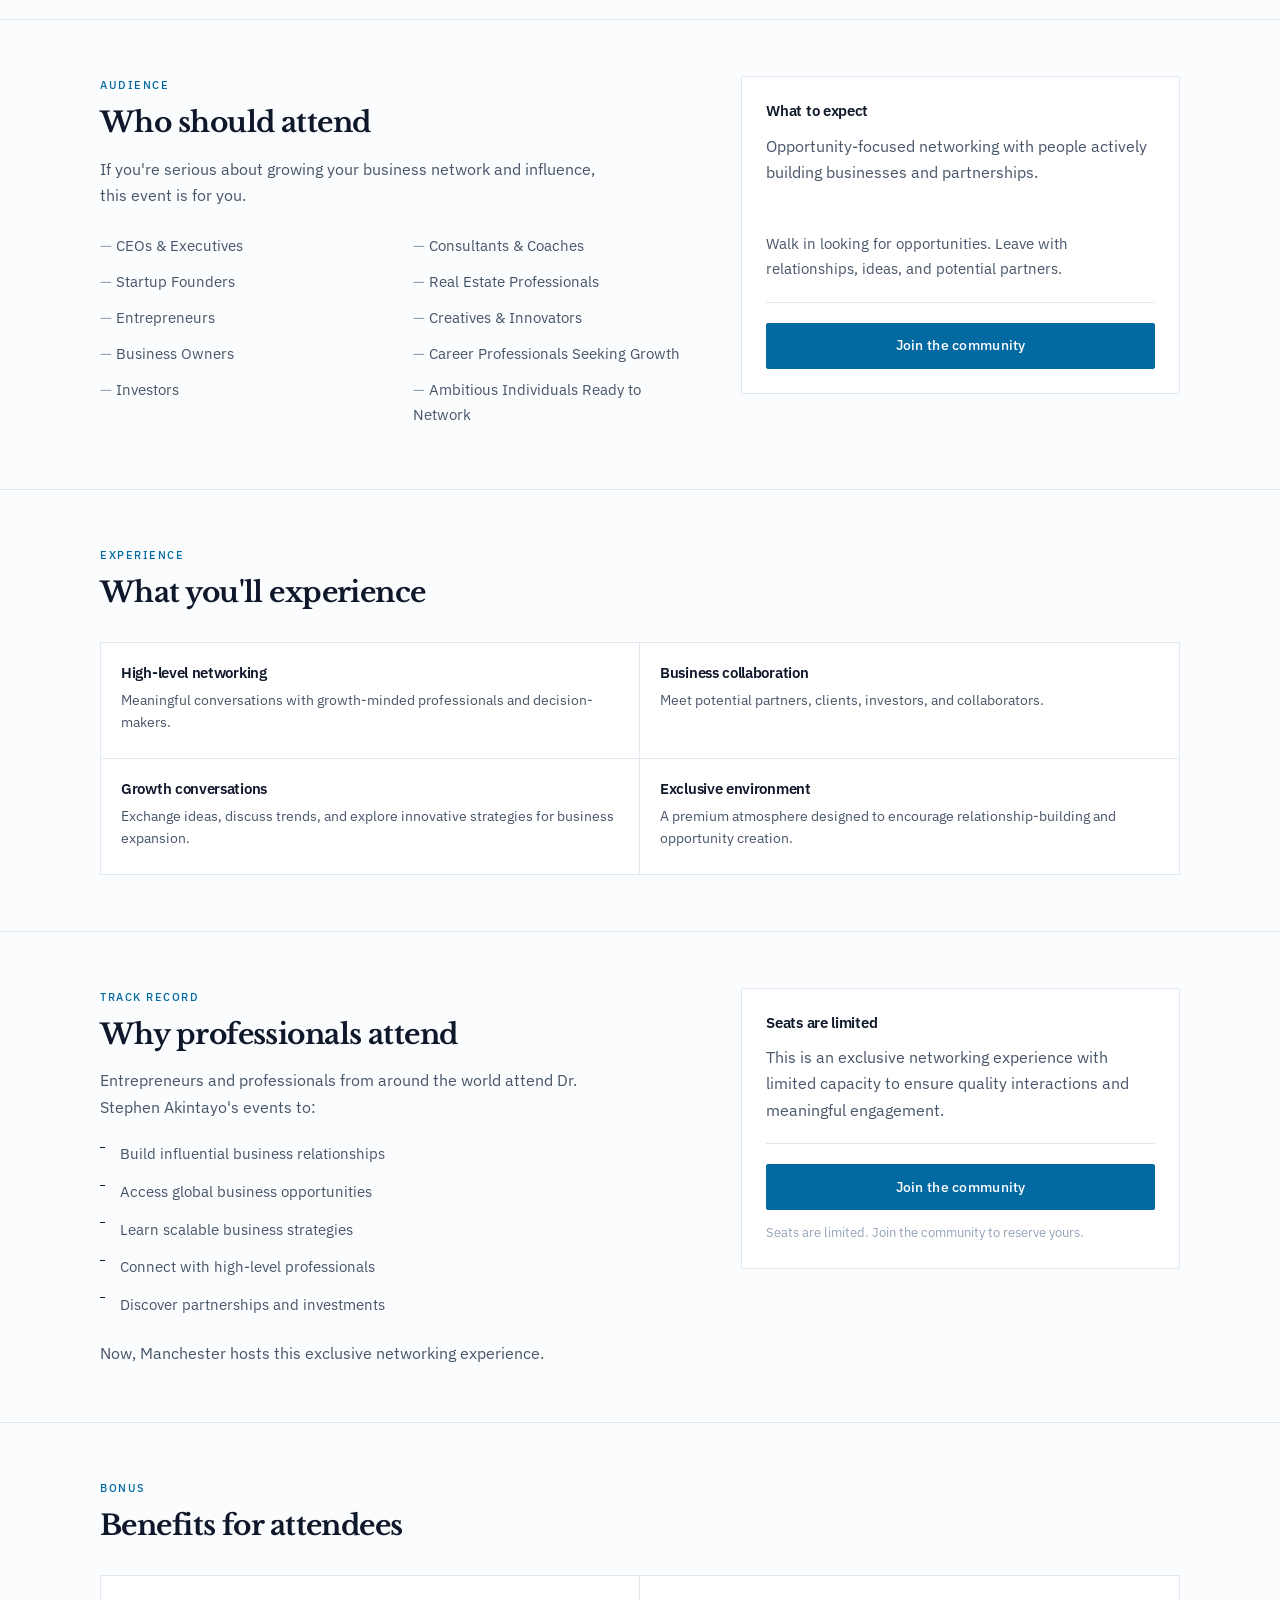
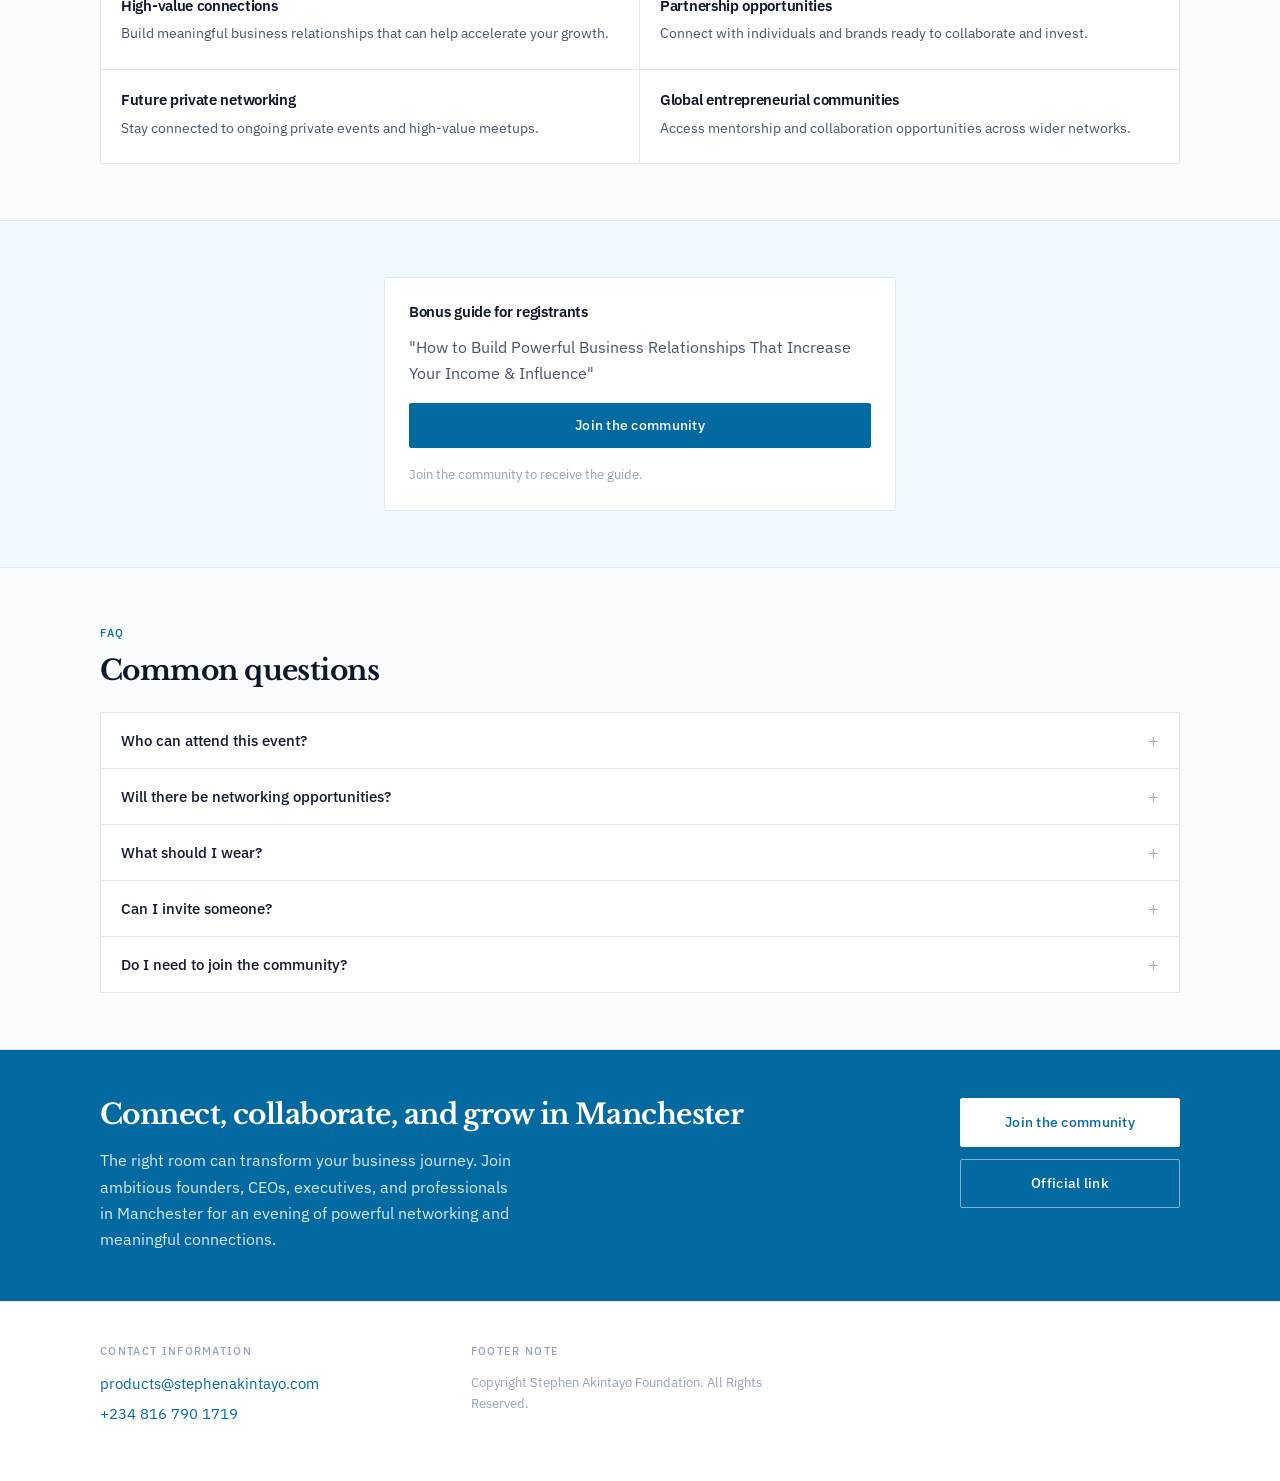
==== commit 840e41f0: "Refactor index.html and script.js to remove VIP and video modals, simplifying the user interface. Up" ====
--- a/index.html
+++ b/index.html
@@ -306,10 +306,10 @@
         </div>
       </section>
 
-      <section class="section alt-section" aria-label="Bonus sections">
-        <div class="container three-col">
+      <section class="section alt-section" aria-labelledby="guide-title">
+        <div class="container">
           <div class="card lead-magnet">
-            <h3 class="card-title">Bonus guide for registrants</h3>
+            <h3 class="card-title" id="guide-title">Bonus guide for registrants</h3>
             <p class="prose">
               "How to Build Powerful Business Relationships That Increase Your Income &amp; Influence"
             </p>
@@ -319,33 +319,6 @@
             <div class="fineprint">
               Join the community to receive the guide.
             </div>
-          </div>
-
-          <div class="card video-card">
-            <h3 class="card-title">Personal invitation</h3>
-            <p class="prose">
-              Watch a short message about why this event was created and how attending can help you unlock new opportunities.
-            </p>
-            <button class="btn btn-secondary btn-full" type="button" data-open-video>
-              Watch invitation video
-            </button>
-          </div>
-
-          <div class="card vip-card">
-            <h3 class="card-title">VIP access</h3>
-            <p class="prose">
-              Upgrade to VIP access for premium networking opportunities and exclusive interactions.
-            </p>
-            <ul class="bullets">
-              <li>Priority access</li>
-              <li>Premium seating</li>
-              <li>Exclusive networking session</li>
-              <li>VIP photo opportunities</li>
-              <li>Closer interaction with speakers and business leaders</li>
-            </ul>
-            <button class="btn btn-primary btn-full" type="button" data-open-vip>
-              Upgrade to VIP
-            </button>
           </div>
         </div>
       </section>
@@ -480,56 +453,6 @@
       </div>
     </footer>
 
-    <!-- VIP Modal -->
-    <div class="modal" id="vipModal" role="dialog" aria-modal="true" aria-labelledby="vipModalTitle" hidden>
-      <div class="modal-overlay" data-modal-close tabindex="-1" aria-hidden="true"></div>
-      <div class="modal-dialog modal-md">
-        <div class="modal-header">
-          <div>
-            <div class="modal-kicker">VIP access</div>
-            <h3 class="modal-title" id="vipModalTitle">Upgrade to VIP</h3>
-          </div>
-          <button class="icon-button" type="button" aria-label="Close modal" data-modal-close>
-            <span aria-hidden="true">X</span>
-          </button>
-        </div>
-        <div class="modal-body">
-          <p class="prose">
-            VIP access offers priority networking, premium seating, and exclusive interactions.
-            To upgrade, complete the official registration and specify VIP in your message.
-          </p>
-        </div>
-        <div class="modal-actions">
-          <a class="btn btn-primary btn-full" href="https://www.stephenakintayo.com/manchester">Upgrade via Official Registration</a>
-          <a class="btn btn-secondary btn-full" href="mailto:products@stephenakintayo.com?subject=Manchester%20VIP%20Upgrade&body=Hello%20Stephen%20Akintayo%20Foundation%2C%0A%0AI%20would%20like%20to%20upgrade%20to%20VIP%20access%20for%20the%20Manchester%20CEOs%20%26%20Founders%E2%80%99%20Meet%20%26%20Greet.%0A%0AName%3A%20%0ACompany%3A%20%0APhone%3A%20%0A">
-            Email VIP Request
-          </a>
-        </div>
-      </div>
-    </div>
-
-    <!-- Video Modal -->
-    <div class="modal" id="videoModal" role="dialog" aria-modal="true" aria-labelledby="videoModalTitle" hidden>
-      <div class="modal-overlay" data-modal-close tabindex="-1" aria-hidden="true"></div>
-      <div class="modal-dialog modal-lg">
-        <div class="modal-header">
-          <div>
-            <div class="modal-kicker">Invitation video</div>
-            <h3 class="modal-title" id="videoModalTitle">A Personal Invitation from Dr. Stephen Akintayo</h3>
-          </div>
-          <button class="icon-button" type="button" aria-label="Close modal" data-modal-close>
-            <span aria-hidden="true">X</span>
-          </button>
-        </div>
-        <div class="modal-body">
-          <div id="videoContainer" class="video-container" aria-label="Video container"></div>
-          <p class="fineprint" id="videoFallback" hidden>
-            Video URL not set. Update <code>VIDEO_URL</code> in <code>script.js</code>.
-          </p>
-        </div>
-      </div>
-    </div>
-
     <script src="script.js"></script>
   </body>
 </html>
--- a/style.css
+++ b/style.css
@@ -829,9 +829,9 @@
   gap: 1.5rem;
 }
 
-.lead-magnet,
-.video-card,
-.vip-card {
+.lead-magnet {
+  max-width: 32rem;
+  margin-inline: auto;
   padding: 1.5rem;
   height: auto;
 }
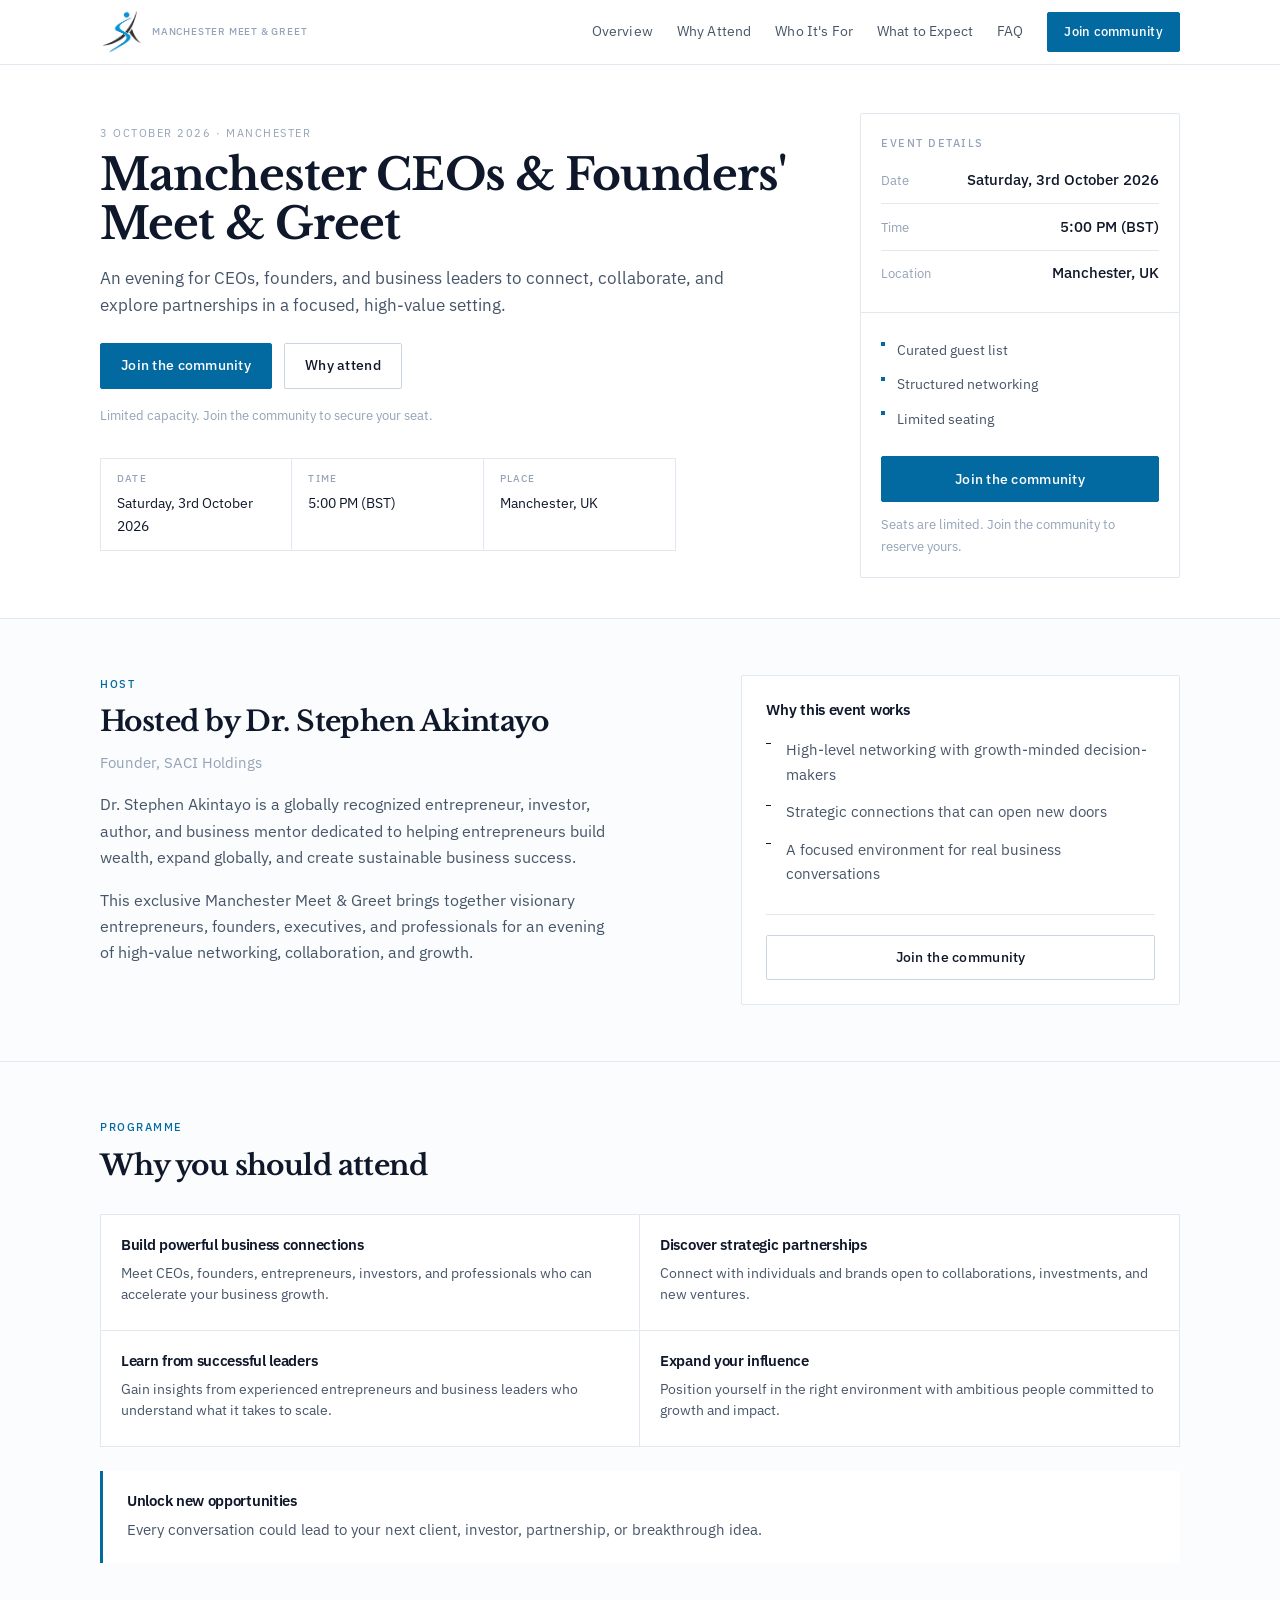
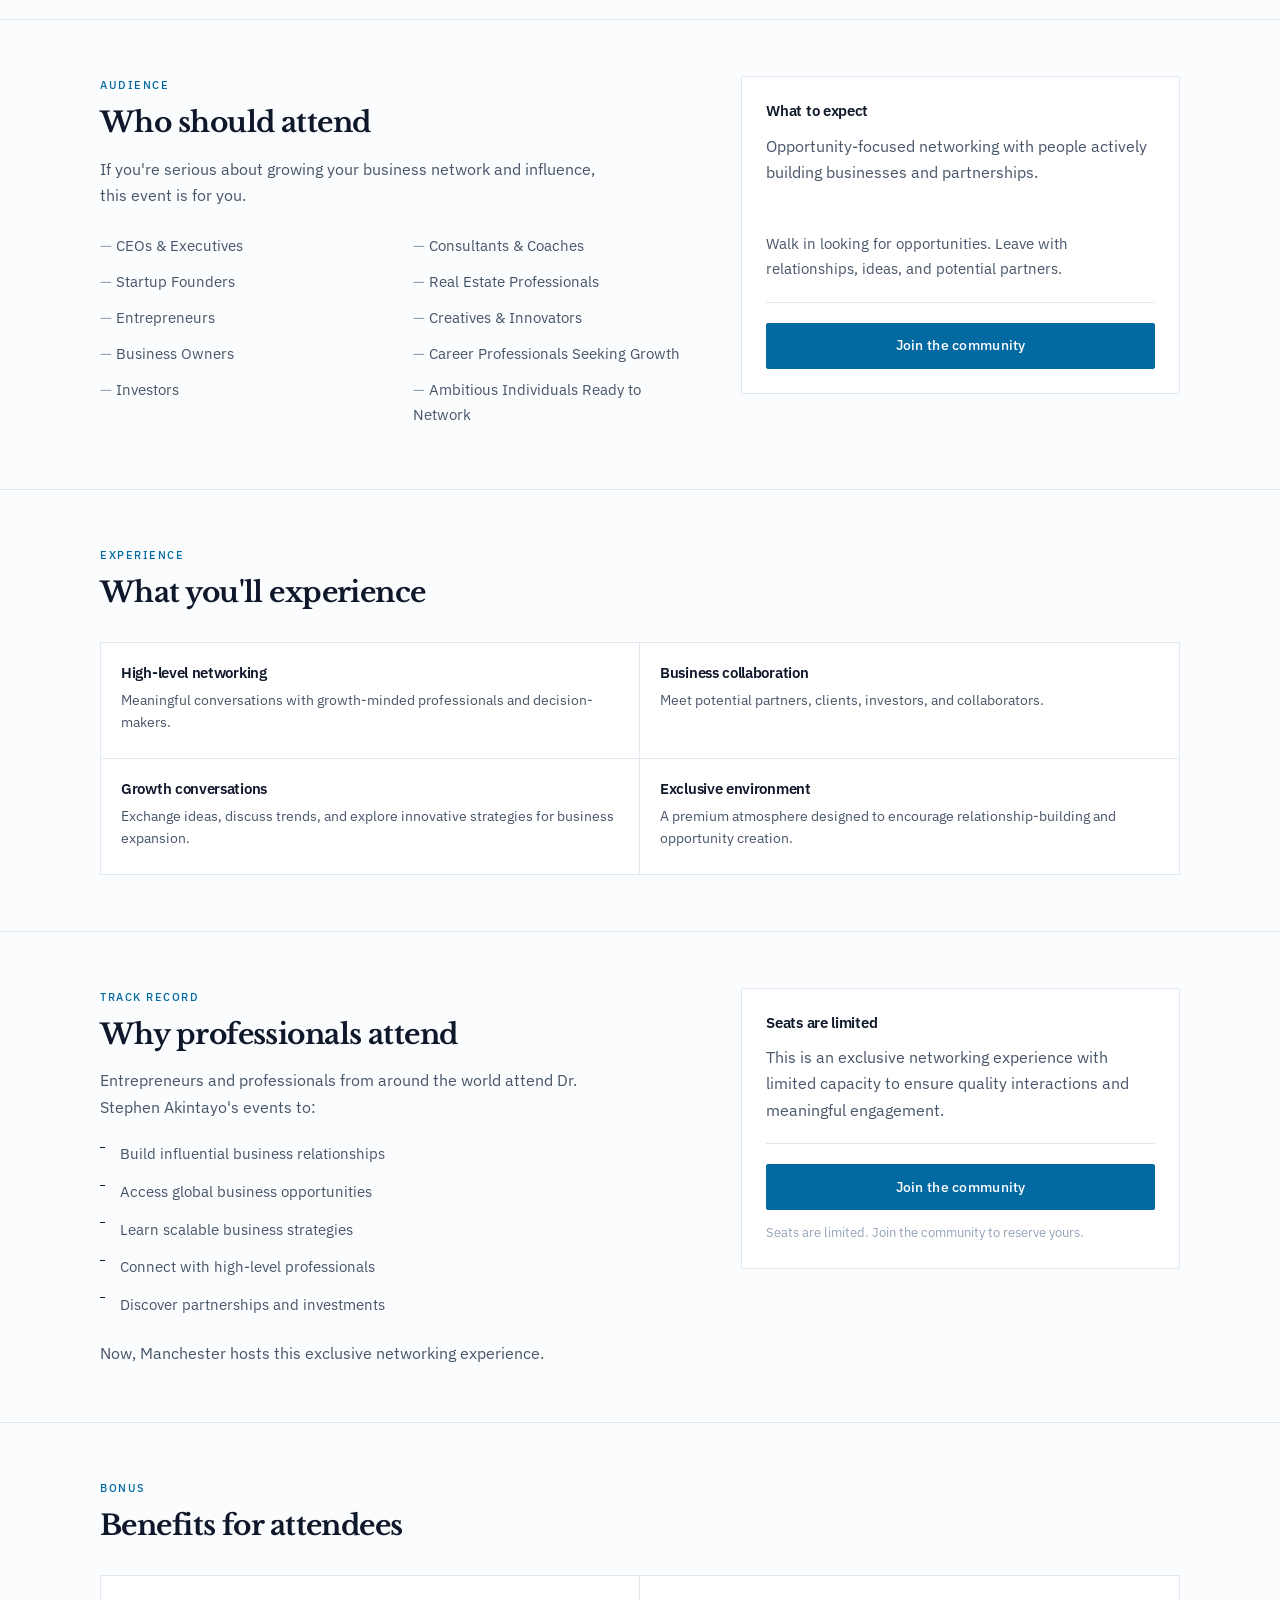
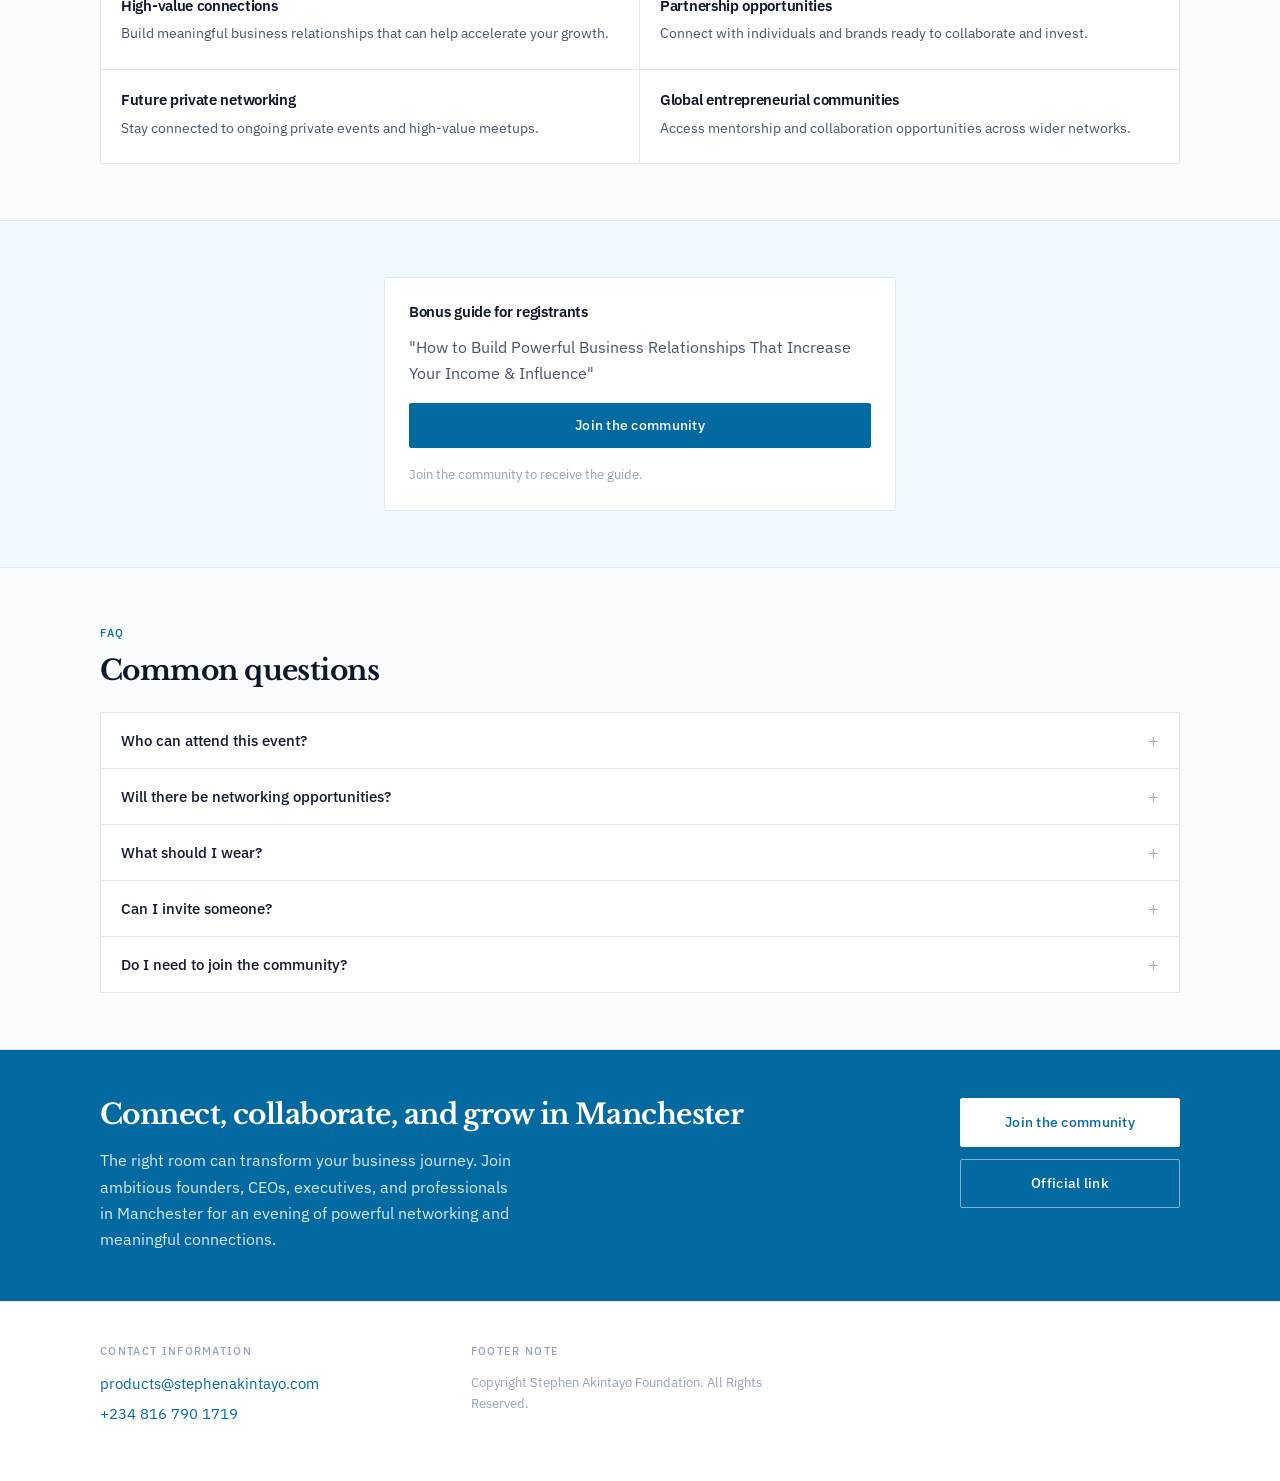
==== commit 9d6ba765: "Add favicon and update brand logo in index and thank-you pages; adjust logo dimensions in CSS for co" ====
--- a/index.html
+++ b/index.html
@@ -14,6 +14,7 @@
       href="https://fonts.googleapis.com/css2?family=IBM+Plex+Sans:wght@400;500;600&family=Libre+Baskerville:wght@400;700&display=swap"
       rel="stylesheet"
     />
+    <link rel="icon" type="image/png" href="icon.png?v=2" />
     <link rel="stylesheet" href="style.css" />
   </head>
   <body>
@@ -24,10 +25,10 @@
         <a class="brand" href="#overview" aria-label="Stephen Akintayo Foundation — Manchester Meet and Greet">
           <img
             class="brand-logo"
-            src="https://encrypted-tbn0.gstatic.com/images?q=tbn:ANd9GcTrRE1o6ry2cqC39h4arLCFHD7JYa5Q6GCh7A&amp;s"
-            alt=""
-            width="120"
-            height="40"
+            src="icon.png?v=2"
+            alt="Stephen Akintayo Consulting"
+            width="64"
+            height="64"
             decoding="async"
           />
           <span class="brand-subtitle">Manchester Meet &amp; Greet</span>
--- a/style.css
+++ b/style.css
@@ -118,9 +118,9 @@
 
 .brand-logo {
   display: block;
-  height: 1.75rem;
-  width: auto;
-  max-width: 4.75rem;
+  height: 2.5rem;
+  width: 2.5rem;
+  max-width: none;
   object-fit: contain;
   flex-shrink: 0;
 }
@@ -169,8 +169,8 @@
   }
 
   .brand-logo {
-    height: 2rem;
-    max-width: 5.25rem;
+    height: 2.75rem;
+    width: 2.75rem;
   }
 
   .brand-subtitle {
@@ -1347,8 +1347,8 @@
   }
 
   .brand-logo {
-    height: 1.625rem;
-    max-width: 4.25rem;
+    height: 1.75rem;
+    width: 1.75rem;
   }
 
   h1 {
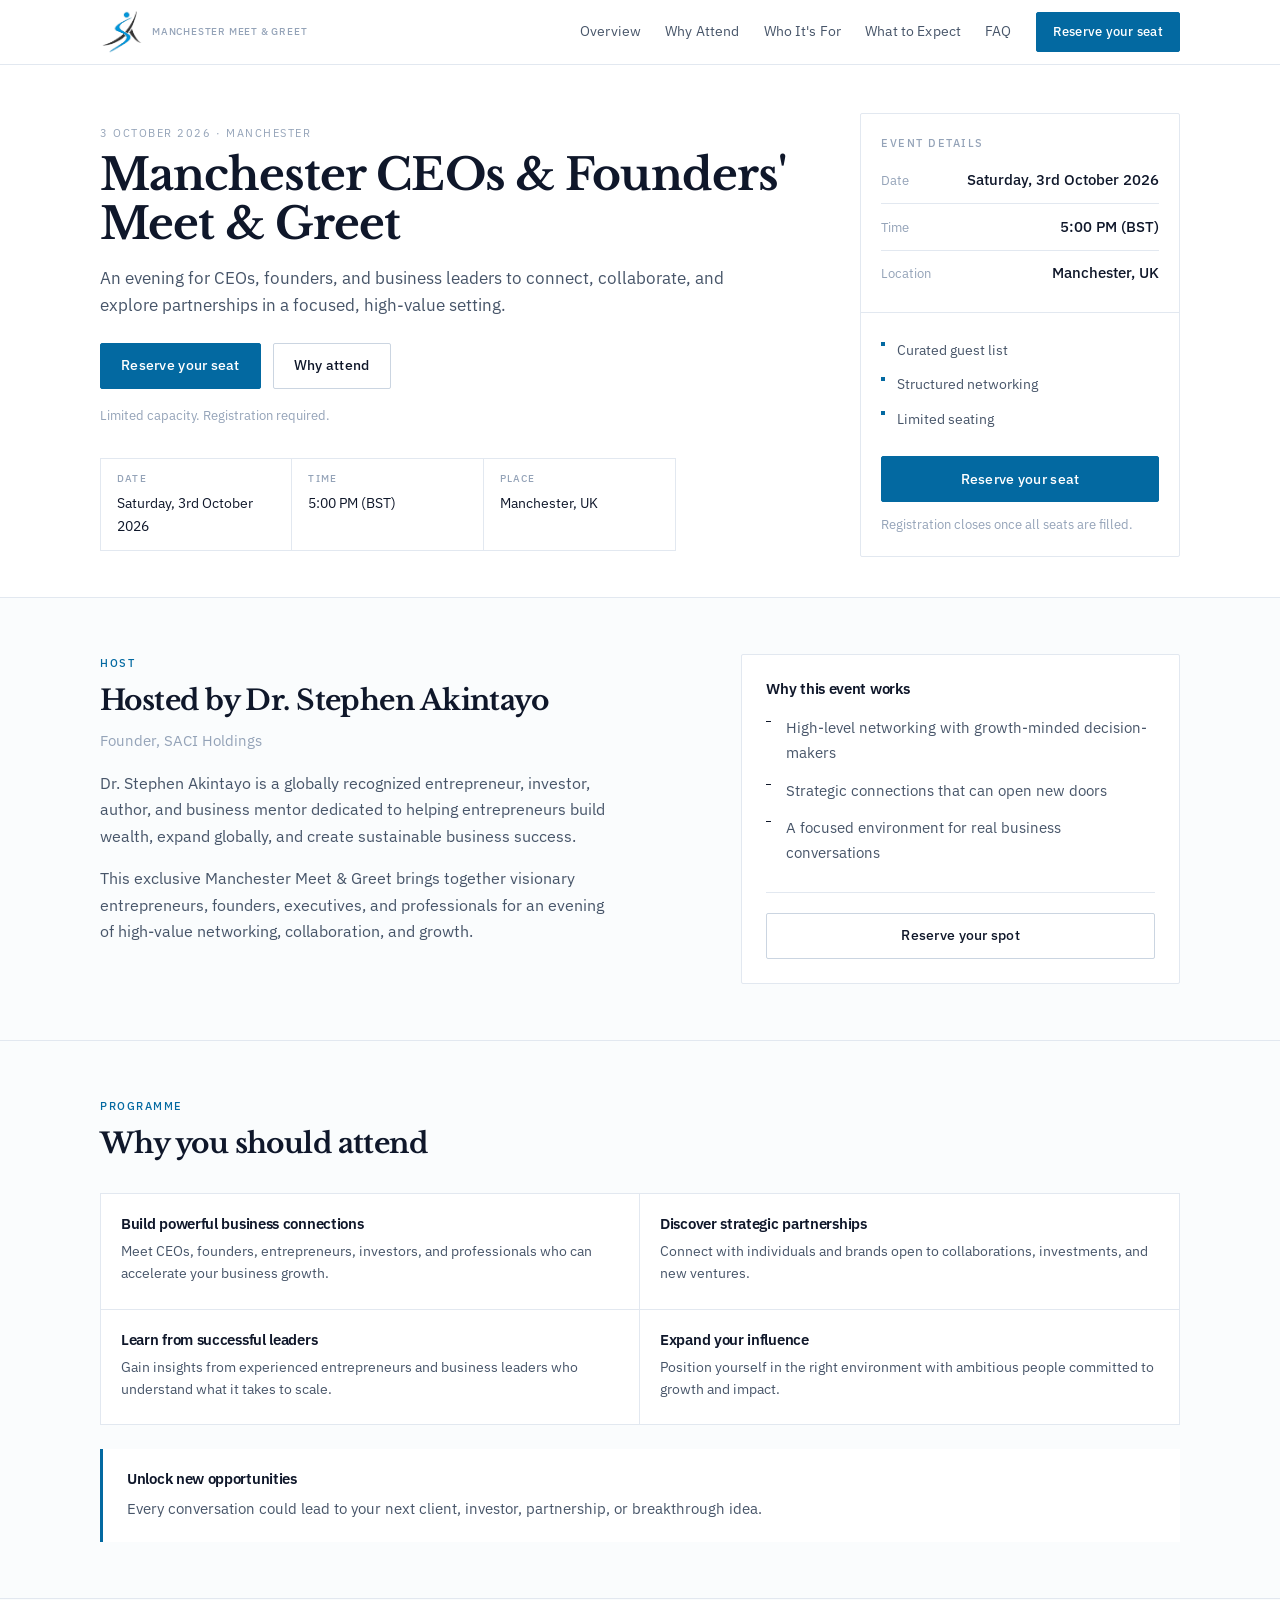
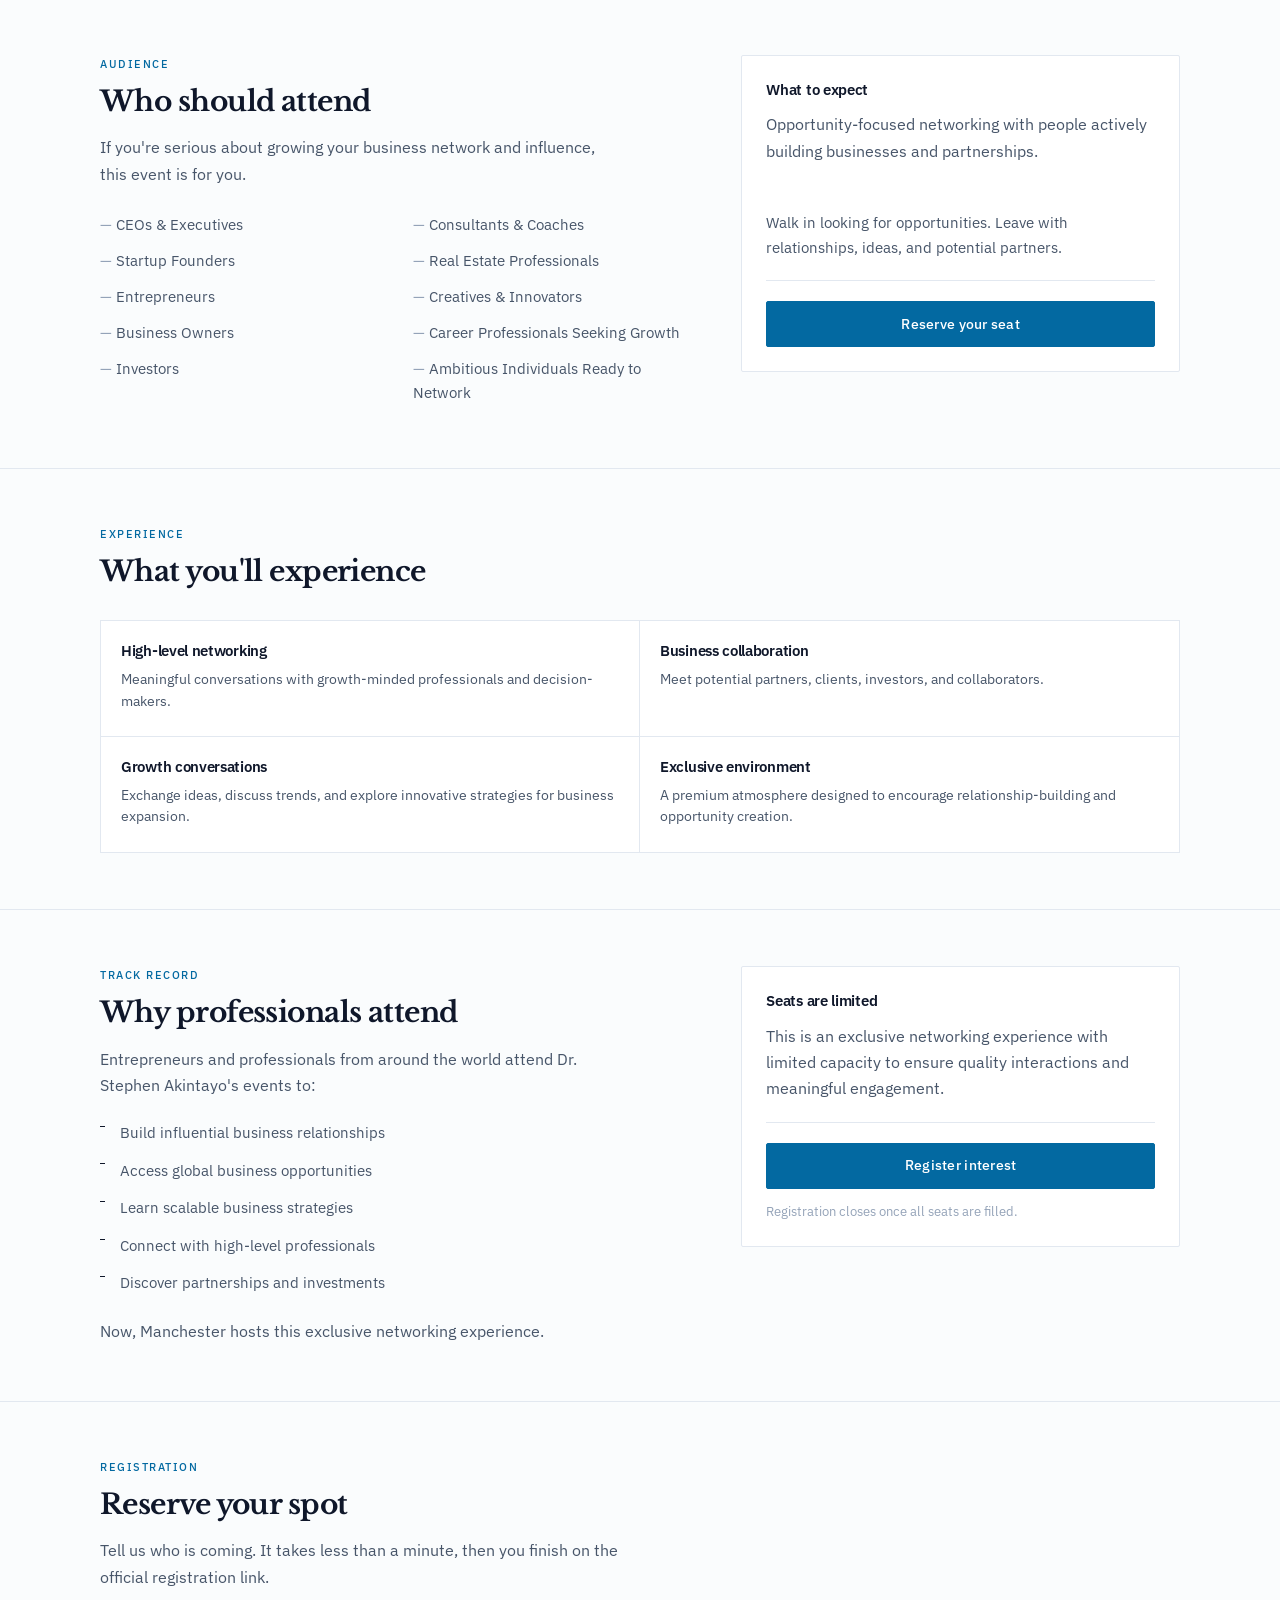
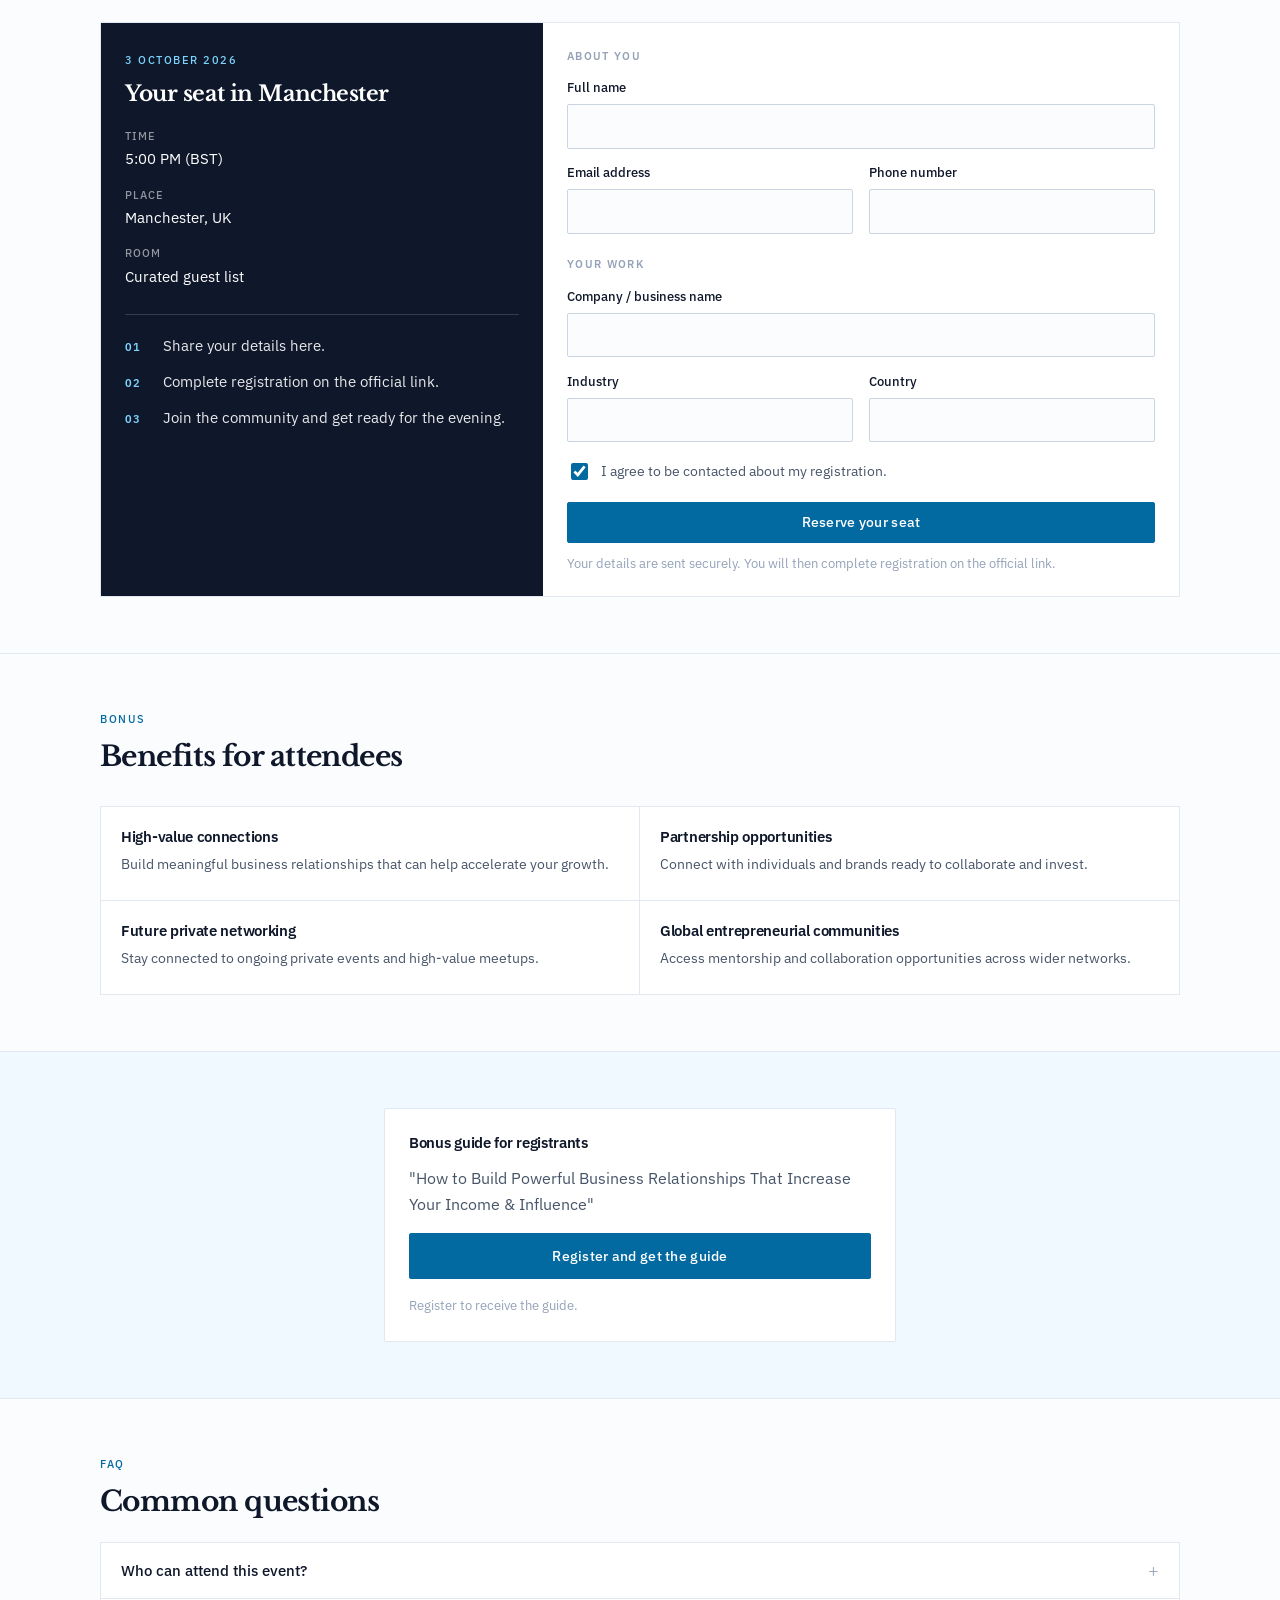
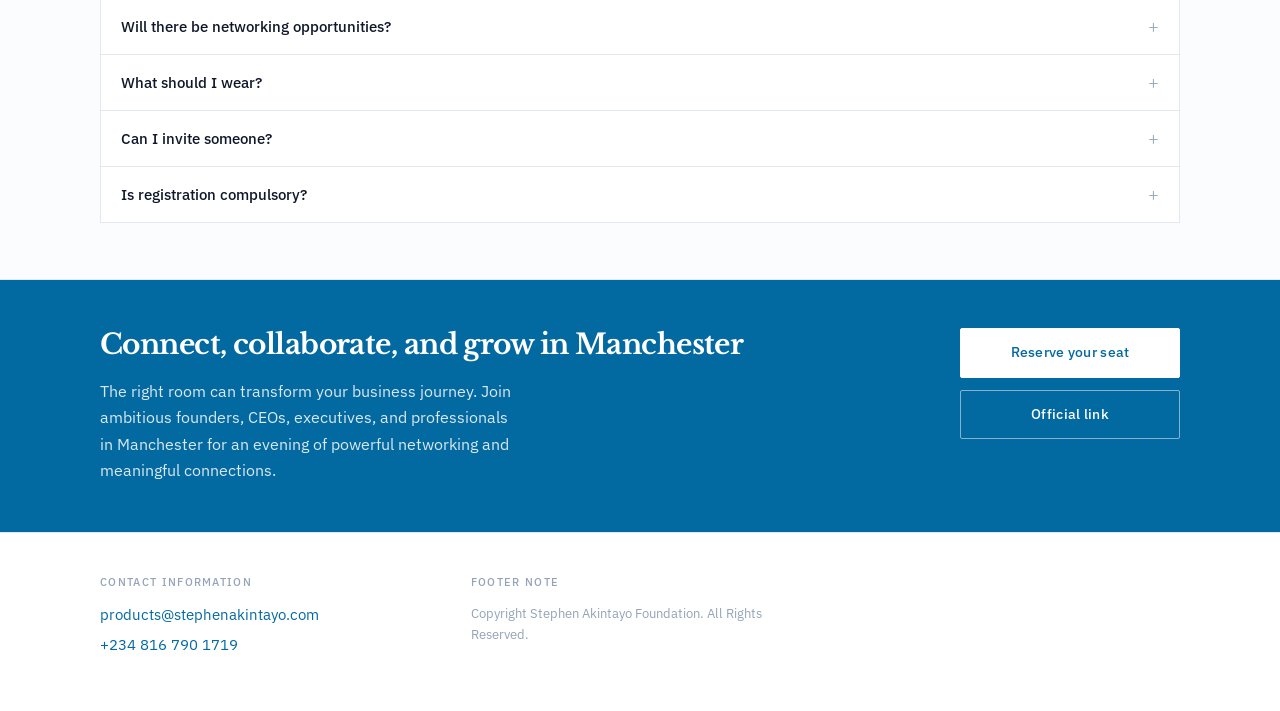
==== commit c2f0e978: "Revamp registration process in index.html, script.js, and style.css by replacing community links wit" ====
--- a/index.html
+++ b/index.html
@@ -47,8 +47,8 @@
             <a class="nav-link" href="#who-for">Who It's For</a>
             <a class="nav-link" href="#expect">What to Expect</a>
             <a class="nav-link" href="#faq">FAQ</a>
-            <a class="btn btn-primary btn-sm" href="https://chat.whatsapp.com/GkCFBTkAW8H683lJYbLcK0" target="_blank" rel="noopener noreferrer" data-primary-nav-cta>
-              Join community
+            <a class="btn btn-primary btn-sm" href="#registration" data-primary-nav-cta>
+              Reserve your seat
             </a>
           </div>
         </nav>
@@ -67,8 +67,8 @@
             </p>
 
             <div class="hero-ctas">
-              <a class="btn btn-primary" href="https://chat.whatsapp.com/GkCFBTkAW8H683lJYbLcK0" target="_blank" rel="noopener noreferrer" data-hero-cta>
-                Join the community
+              <a class="btn btn-primary" href="#registration" data-hero-cta>
+                Reserve your seat
               </a>
               <a class="btn btn-secondary" href="#why-attend">
                 Why attend
@@ -76,7 +76,7 @@
             </div>
 
             <p class="fineprint">
-              Limited capacity. Join the community to secure your seat.
+              Limited capacity. Registration required.
             </p>
 
             <ul class="hero-meta" aria-label="Event summary">
@@ -112,11 +112,11 @@
                 <li>Limited seating</li>
               </ul>
 
-              <a class="btn btn-primary btn-full" href="https://chat.whatsapp.com/GkCFBTkAW8H683lJYbLcK0" target="_blank" rel="noopener noreferrer" data-hero-card-cta>
-                Join the community
+              <a class="btn btn-primary btn-full" href="#registration" data-hero-card-cta>
+                Reserve your seat
               </a>
               <div class="hero-card-note">
-                Seats are limited. Join the community to reserve yours.
+                Registration closes once all seats are filled.
               </div>
             </div>
           </aside>
@@ -150,7 +150,7 @@
               <li>A focused environment for real business conversations</li>
             </ul>
             <div class="divider"></div>
-            <a class="btn btn-secondary btn-full" href="https://chat.whatsapp.com/GkCFBTkAW8H683lJYbLcK0" target="_blank" rel="noopener noreferrer">Join the community</a>
+            <a class="btn btn-secondary btn-full" href="#registration">Reserve your spot</a>
           </div>
         </div>
       </section>
@@ -219,7 +219,7 @@
               </p>
             </div>
             <div class="divider"></div>
-            <a class="btn btn-primary btn-full" href="https://chat.whatsapp.com/GkCFBTkAW8H683lJYbLcK0" target="_blank" rel="noopener noreferrer">Join the community</a>
+            <a class="btn btn-primary btn-full" href="#registration">Reserve your seat</a>
           </div>
         </div>
       </section>
@@ -274,9 +274,131 @@
               This is an exclusive networking experience with limited capacity to ensure quality interactions and meaningful engagement.
             </p>
             <div class="divider"></div>
-            <a class="btn btn-primary btn-full" href="https://chat.whatsapp.com/GkCFBTkAW8H683lJYbLcK0" target="_blank" rel="noopener noreferrer">Join the community</a>
+            <a class="btn btn-primary btn-full" href="#registration">Register interest</a>
             <div class="hero-card-note">
-              Seats are limited. Join the community to reserve yours.
+              Registration closes once all seats are filled.
+            </div>
+          </div>
+        </div>
+      </section>
+
+      <section id="registration" class="section registration" aria-labelledby="registration-title">
+        <div class="container">
+          <div class="section-heading">
+            <span class="section-label">Registration</span>
+            <h2 id="registration-title">Reserve your spot</h2>
+            <p class="prose">
+              Tell us who is coming. It takes less than a minute, then you finish on the official registration link.
+            </p>
+          </div>
+
+          <div class="registration-panel">
+            <aside class="registration-aside" aria-label="What happens next">
+              <p class="registration-kicker">3 October 2026</p>
+              <h3>Your seat in Manchester</h3>
+              <dl class="registration-facts">
+                <div>
+                  <dt>Time</dt>
+                  <dd>5:00 PM (BST)</dd>
+                </div>
+                <div>
+                  <dt>Place</dt>
+                  <dd>Manchester, UK</dd>
+                </div>
+                <div>
+                  <dt>Room</dt>
+                  <dd>Curated guest list</dd>
+                </div>
+              </dl>
+              <ol class="registration-steps">
+                <li>
+                  <span>01</span>
+                  Share your details here.
+                </li>
+                <li>
+                  <span>02</span>
+                  Complete registration on the official link.
+                </li>
+                <li>
+                  <span>03</span>
+                  Join the community and get ready for the evening.
+                </li>
+              </ol>
+            </aside>
+
+            <div class="registration-form-wrap">
+              <form
+                id="registrationForm"
+                action="https://collector.stephenakintayofoundation.org/v1/forms/5eISGb6x2FBE1fib/submit"
+                method="POST"
+                novalidate
+              >
+                <input type="hidden" name="subject" value="Manchester Meet &amp; Greet - Registration" />
+                <input type="hidden" name="event" value="Manchester CEOs &amp; Founders' Meet &amp; Greet" />
+                <div class="form-honeypot">
+                  <input type="text" name="website" tabindex="-1" autocomplete="off" aria-hidden="true" />
+                </div>
+
+                <div id="formStatus" class="form-status" role="alert" aria-live="polite" hidden></div>
+
+                <div class="field-group">
+                  <p class="field-group-label">About you</p>
+                  <div class="field-grid">
+                    <div class="field field--full">
+                      <label for="fullName">Full name</label>
+                      <input id="fullName" name="fullName" type="text" autocomplete="name" required minlength="2" />
+                      <div class="field-error" data-error-for="fullName" aria-live="polite"></div>
+                    </div>
+                    <div class="field">
+                      <label for="email">Email address</label>
+                      <input id="email" name="email" type="email" autocomplete="email" required inputmode="email" />
+                      <div class="field-error" data-error-for="email" aria-live="polite"></div>
+                    </div>
+                    <div class="field">
+                      <label for="phone">Phone number</label>
+                      <input id="phone" name="phone" type="tel" autocomplete="tel" required inputmode="tel" />
+                      <div class="field-error" data-error-for="phone" aria-live="polite"></div>
+                    </div>
+                  </div>
+                </div>
+
+                <div class="field-group">
+                  <p class="field-group-label">Your work</p>
+                  <div class="field-grid">
+                    <div class="field field--full">
+                      <label for="company">Company / business name</label>
+                      <input id="company" name="company" type="text" autocomplete="organization" required />
+                      <div class="field-error" data-error-for="company" aria-live="polite"></div>
+                    </div>
+                    <div class="field">
+                      <label for="industry">Industry</label>
+                      <input id="industry" name="industry" type="text" required />
+                      <div class="field-error" data-error-for="industry" aria-live="polite"></div>
+                    </div>
+                    <div class="field">
+                      <label for="country">Country</label>
+                      <input id="country" name="country" type="text" autocomplete="country-name" required />
+                      <div class="field-error" data-error-for="country" aria-live="polite"></div>
+                    </div>
+                  </div>
+                </div>
+
+                <div class="consent">
+                  <input id="consent" name="consent" type="checkbox" value="yes" checked />
+                  <label for="consent">I agree to be contacted about my registration.</label>
+                </div>
+                <div class="field-error" data-error-for="consent" aria-live="polite"></div>
+
+                <div class="form-actions">
+                  <button class="btn btn-primary btn-full" type="submit" data-submit-btn>
+                    Reserve your seat
+                  </button>
+                  <p class="form-footnote">
+                    Your details are sent securely. You will then complete registration on the official link.
+                  </p>
+                </div>
+              </form>
+              <script src="https://collector.stephenakintayofoundation.org/v1/forms/5eISGb6x2FBE1fib/embed.js" defer></script>
             </div>
           </div>
         </div>
@@ -314,11 +436,11 @@
             <p class="prose">
               "How to Build Powerful Business Relationships That Increase Your Income &amp; Influence"
             </p>
-            <a class="btn btn-primary btn-full" href="https://chat.whatsapp.com/GkCFBTkAW8H683lJYbLcK0" target="_blank" rel="noopener noreferrer">
-              Join the community
+            <a class="btn btn-primary btn-full" href="#registration">
+              Register and get the guide
             </a>
             <div class="fineprint">
-              Join the community to receive the guide.
+              Register to receive the guide.
             </div>
           </div>
         </div>
@@ -392,7 +514,7 @@
               </button>
               <div class="faq-panel" id="faq4" hidden>
                 <p class="prose">
-                  Yes. Share the community link so they can join as well.
+                  Yes, but each attendee must complete a separate registration.
                 </p>
               </div>
             </div>
@@ -405,11 +527,11 @@
                 aria-controls="faq5"
                 data-accordion-button
               >
-                Do I need to join the community?
+                Is registration compulsory?
               </button>
               <div class="faq-panel" id="faq5" hidden>
                 <p class="prose">
-                  Yes. Joining the community is how you secure your seat.
+                  Yes. Registration is required to secure your seat.
                 </p>
               </div>
             </div>
@@ -427,7 +549,7 @@
             </p>
           </div>
           <div class="final-cta-actions">
-            <a class="btn btn-primary btn-lg" href="https://chat.whatsapp.com/GkCFBTkAW8H683lJYbLcK0" target="_blank" rel="noopener noreferrer">Join the community</a>
+            <a class="btn btn-primary btn-lg" href="#registration">Reserve your seat</a>
             <a class="btn btn-secondary btn-lg" href="https://www.stephenakintayo.com/manchester">
               Official link
             </a>
--- a/style.css
+++ b/style.css
@@ -707,23 +707,116 @@
 }
 
 /* Registration */
-.registration-grid {
-  display: grid;
-  grid-template-columns: 1.1fr 0.9fr;
-  gap: 2rem;
-  margin-top: 2rem;
-  align-items: start;
+.registration-panel {
+  display: grid;
+  grid-template-columns: minmax(16rem, 0.82fr) minmax(0, 1.18fr);
+  border: 1px solid var(--line);
+  background: var(--white);
+}
+
+.registration-aside {
+  background: var(--ink);
+  color: var(--white);
+  padding: 1.75rem 1.5rem 1.5rem;
+}
+
+.registration-aside h3 {
+  color: var(--white);
+  font-size: 1.35rem;
+  line-height: 1.25;
+  margin: 0 0 1.25rem;
+}
+
+.registration-kicker {
+  margin: 0 0 0.65rem;
+  font-size: 0.6875rem;
+  font-weight: 500;
+  letter-spacing: 0.14em;
+  text-transform: uppercase;
+  color: #7dd3fc;
+}
+
+.registration-facts {
+  margin: 0;
+  display: grid;
+  gap: 0.85rem;
+}
+
+.registration-facts div {
+  display: grid;
+  gap: 0.15rem;
+}
+
+.registration-facts dt {
+  font-size: 0.6875rem;
+  font-weight: 500;
+  letter-spacing: 0.08em;
+  text-transform: uppercase;
+  color: rgba(255, 255, 255, 0.55);
+}
+
+.registration-facts dd {
+  margin: 0;
+  font-size: 0.9375rem;
+}
+
+.registration-steps {
+  list-style: none;
+  margin: 1.5rem 0 0;
+  padding: 1.25rem 0 0;
+  border-top: 1px solid rgba(255, 255, 255, 0.16);
+  display: grid;
+  gap: 0.9rem;
+}
+
+.registration-steps li {
+  display: grid;
+  grid-template-columns: 1.75rem 1fr;
+  gap: 0.65rem;
+  align-items: baseline;
+  font-size: 0.9375rem;
+  line-height: 1.45;
+  color: rgba(255, 255, 255, 0.9);
+}
+
+.registration-steps span {
+  font-size: 0.6875rem;
+  font-weight: 600;
+  letter-spacing: 0.06em;
+  color: #7dd3fc;
+}
+
+.registration-form-wrap {
+  padding: 1.5rem 1.5rem 1.35rem;
+}
+
+.field-group + .field-group {
+  margin-top: 1.35rem;
+}
+
+.field-group-label {
+  margin: 0 0 0.75rem;
+  font-size: 0.6875rem;
+  font-weight: 600;
+  letter-spacing: 0.12em;
+  text-transform: uppercase;
+  color: var(--ink-faint);
 }
 
 .field-grid {
   display: grid;
   grid-template-columns: 1fr 1fr;
-  gap: 1rem 1.25rem;
+  gap: 0.85rem 1rem;
 }
 
 .field {
   display: grid;
   gap: 0.35rem;
+  align-content: start;
+}
+
+.field--full {
+  grid-column: 1 / -1;
 }
 
 label {
@@ -736,20 +829,29 @@
 input[type="email"],
 input[type="tel"] {
   width: 100%;
-  padding: 0.55rem 0.65rem;
+  min-height: 2.75rem;
+  padding: 0.7rem 0.8rem;
   font-family: inherit;
-  font-size: 0.9375rem;
+  font-size: 1rem;
   border: 1px solid var(--line-strong);
   border-radius: var(--radius);
-  background: var(--white);
+  background: var(--bg);
   color: var(--ink);
   outline: none;
 }
 
-input:focus {
+input[type="text"]:focus,
+input[type="email"]:focus,
+input[type="tel"]:focus {
   border-color: var(--accent);
-  outline: 1px solid var(--accent);
-  outline-offset: 0;
+  background: var(--white);
+  outline: 2px solid var(--accent);
+  outline-offset: 1px;
+}
+
+input[aria-invalid="true"] {
+  border-color: var(--danger);
+  background: #fff;
 }
 
 input::placeholder {
@@ -757,24 +859,52 @@
 }
 
 .field-error {
-  min-height: 1.1rem;
   font-size: 0.8125rem;
+  line-height: 1.35;
   color: var(--danger);
 }
 
+.field-error:empty {
+  display: none;
+}
+
 .consent {
-  margin-top: 1rem;
+  margin-top: 1.15rem;
   display: flex;
-  gap: 0.5rem;
+  gap: 0.65rem;
   align-items: flex-start;
   font-size: 0.875rem;
   color: var(--ink-muted);
+}
+
+.consent input {
+  width: 1.05rem;
+  height: 1.05rem;
+  margin-top: 0.2rem;
+  accent-color: var(--accent);
+  flex-shrink: 0;
+}
+
+.consent label {
+  font-size: 0.875rem;
+  font-weight: 400;
+  color: var(--ink-muted);
+}
+
+.form-actions {
+  margin-top: 1.15rem;
+  display: grid;
+  gap: 0.65rem;
 }
 
 .form-footnote,
 .hero-card-note {
   font-size: 0.8125rem;
   color: var(--ink-faint);
+}
+
+.form-footnote {
+  margin: 0;
 }
 
 .form-honeypot {
@@ -1112,9 +1242,13 @@
 @media (max-width: 900px) {
   .hero-grid,
   .two-col,
-  .registration-grid {
+  .registration-panel {
     grid-template-columns: 1fr;
     gap: 2rem;
+  }
+
+  .registration-panel {
+    gap: 0;
   }
 
   .hero-grid {
